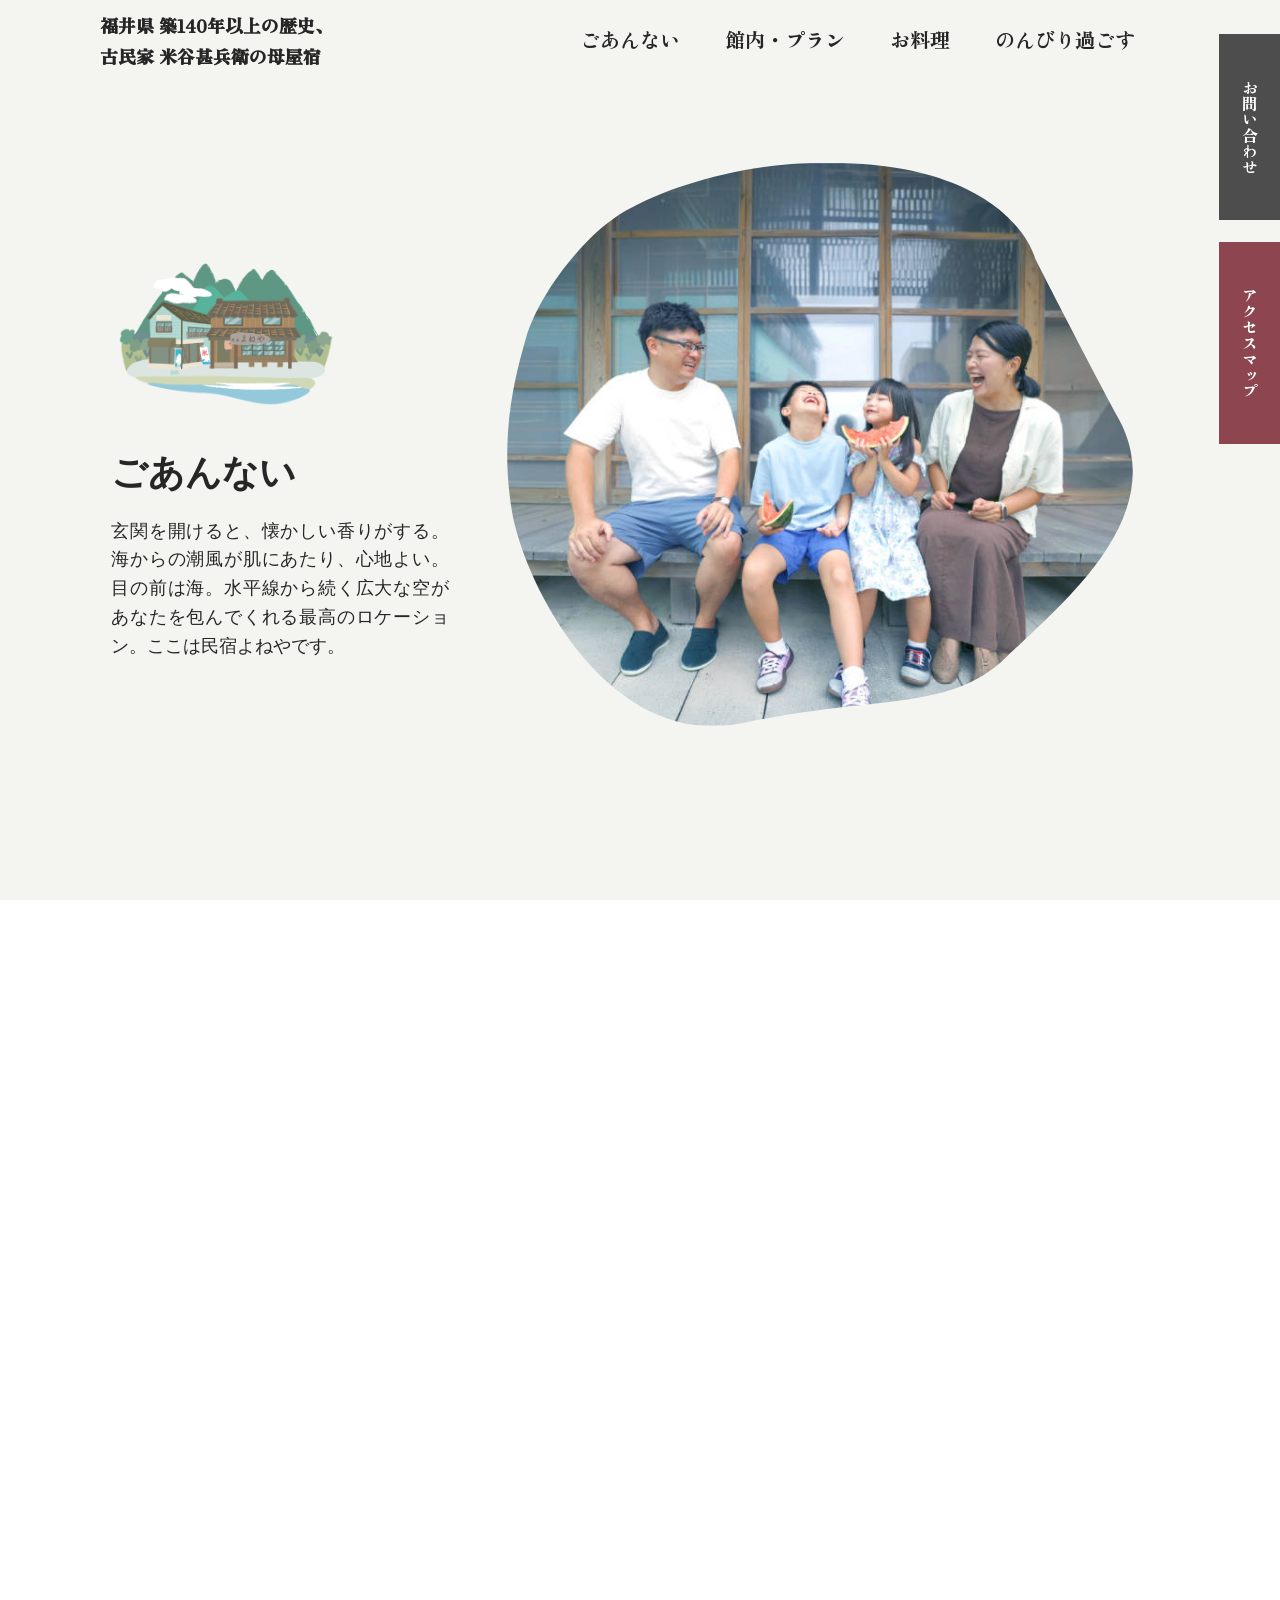
==== index.html @ 96ef9f8c "fix: 郵便番号の修正" ====
<!DOCTYPE html>
<html>
  <head>
    <meta charset="utf-8">
    <meta name="viewport" content="width=device-width, initial-scale=1.0">
    <title>民宿よねや | 福井県 築140年以上の歴史、古民家 米谷甚兵衛の母屋宿</title>
    <link rel="preconnect" href="https://fonts.googleapis.com">
    <link rel="preconnect" href="https://fonts.gstatic.com" crossorigin>
    <link href="https://fonts.googleapis.com/css2?family=Zen+Antique&display=swap" rel="stylesheet">
    <link rel="stylesheet" href="./style.css">
    <link rel="icon" href="./favicon.ico">
  </head>
  <body>
    <div data-scroll-sentinel></div>
      <header id="header" class="header" data-active-header>
        <div class="header__container">
          <nav id="gNav" class="gNav">
            <h1 class="gNav__siteBrand">
              <a href="/">福井県 築140年以上の歴史、<br>古民家 米谷甚兵衛の母屋宿</a>
            </h1>
            <ul class="gNav__primaryMenu visible-md" data-primary-menu>
              <li class="gNav__menuItem" data-spy-nav>
                <a href="#hero">ごあんない</a>
              </li>
              <li class="gNav__menuItem" data-spy-nav>
                <a href="./space/">館内・プラン</a>
              </li>
              <li class="gNav__menuItem" data-spy-nav>
                <a href="./food/">お料理</a>
              </li>
              <li class="gNav__menuItem" data-spy-nav>
                <a href="./stay/">のんびり過ごす</a>
              </li>
            </ul>
            <ul class="gNav__secondaryMenu visible-md" data-social-menu>
              <li class="gNav__menuItem is-fixed is-darker">
                <a href="#contact">お問い合わせ</a>
              </li>
              <li class="gNav__menuItem is-fixed is-primary">
                <a href="#access">アクセスマップ</a>
              </li>
          </nav>
        </div>
      </header>
      <main id="main" class="main">
        <header id="hero" class="hero">
          <div class="hero__container">
            <figure class="hero__image">
              <img src="./assets/mv_welcome.jpg" alt="民宿よねやの縁側で家族で団欒">
            </figure>
            <div class="hero__content">
              <figure class="hero__illust">
                <img src="./assets/yoneya-koshino.png" alt="民宿よねやのイメージイラスト">
              </figure>
              <div class="hero__textWrap">
                <h2 class="hero__heading">ごあんない</h2>
                <p class="hero__text">
                  玄関を開けると、懐かしい香りがする。海からの潮風が肌にあたり、心地よい。目の前は海。水平線から続く広大な空があなたを包んでくれる最高のロケーション。ここは民宿よねやです。
                </p>
              </div>
            </div>
          </div>
        </header>
        <section class="story" data-readable>
          <div class="story__container">
            <h2 class="story__heading"><span>民宿よねやの</span><span>今までとこれから</span></h2>
            <div class="story__content">
              <figure class="story__image">
                <img src="./assets/yoneya_portrait.jpg" alt="民宿よねや 米谷亜樹">
              </figure>
              <div class="story__textWrap">
                <p class="story__text">
                  お客様の賑わいとともに140年。世代が変わっても家族のように愛されてきた海辺の宿です。かつて長屋だけだった場所はカフェも併設され、私は義母を手伝いながら手作りスイーツもお出しするようになりました。いつしかお客様の笑顔に支えられるようになり、これからもそんな笑顔あふれる空間で、安心・安全に皆様をお迎えいたします。
                </p>
                <p class="story__text text-right">
                  <img src="./assets/yoneya-sign.png" alt="サイン よねや女将">
                </p>
              </div>
            </div>
          </div>
        </section>
        <section class="how-to-stay" data-readable>
          <div class="how-to-stay__container">
            <h2 class="how-to-stay__heading">
              <img src="./assets/how-to-stay.png" alt="よねやでのんびり">
            </h2>
            <div class="how-to-stay__content" data-readable>
              <figure class="how-to-stay__image">
                <img src="./assets/stay_00.jpg" alt="縁側でスイカを食べる">
              </figure>
              <div class="how-to-stay__textWrap">
                <h3 class="how-to-stay__subHeading">ここは豊かな自然に囲まれた<br>どこか懐かしい海の宿</h3>
                <p class="how-to-stay__text">
                  「ただいま」「おかえりなさい」―― そんな言葉が自然とこぼれる、あたたかな宿です。庭先には季節の花が咲き、都会の喧騒を忘れられるひととき。お一人様からご家族連れまで、ゆっくりとお過ごしください。
                </p>
                <a class="button is-secondary is-md my-large" href="./space/">館内・プランの詳細 →</a>
              </div>
            </div>
            <div class="how-to-stay__content" data-readable>
              <figure class="how-to-stay__image">
                <img src="./assets/stay_01.jpg" alt="手作りスイーツを食べる">
              </figure>
              <div class="how-to-stay__textWrap">
                <h3 class="how-to-stay__subHeading">たくさん遊んだあとは<br>ゆっくりおくつろぎください</h3>
                <p class="how-to-stay__text">
                  夕方には、地元で獲れたての海の幸が食卓を彩ります。日々の疲れを忘れ、ゆったりと安らぐひとときをお過ごしください。
                </p>
                <a class="button is-primary is-md my-medium" href="./food/">お料理の詳細 →</a>
                <a class="button is-darker is-md my-medium" href="./stay/">過ごし方のご提案 →</a>
              </div>
            </div>
          </div>
        </section>
        <section id="access" class="embed" data-safe-embed data-readable>
          <iframe src="https://www.google.com/maps/embed?pb=!1m18!1m12!1m3!1d12905.450723315187!2d136.00251487978468!3d36.035853599206256!2m3!1f0!2f0!3f0!3m2!1i1024!2i768!4f13.1!3m3!1m2!1s0x5ff8c836736d2411%3A0x1d36cda72240b869!2z5rCR5a6_44KI44Gt44KE!5e0!3m2!1sja!2sjp!4v1790997362595!5m2!1sja!2sjp"></iframe>
        </section>
      </main>
      <footer id="contact" class="footer" data-readable>
        <div class="footer__container">
          <div class="footer__summary" data-readable>
            <figure class="footer__image">
              <img src="./assets/yoneya-koshino.jpg" alt="民宿よねや 母屋外観">
            </figure>
            <ul class="footer__list">
              <li>
                <svg class="icon is-si-mail is-sm" width="24" height="24" aria-hidden="true">
                  <use href="./assets/icons.svg#si-mail"></use>
                </svg>
                info@yoneya-koshino.com
              </li>
              <li>
                <svg class="icon is-si-tel is-sm" width="24" height="24" aria-hidden="true">
                  <use href="./assets/icons.svg#si-tel"></use>
                </svg>
                0776-89-2266
              </li>
              <li>
                <svg class="icon is-si-pin is-sm" width="24" height="24" aria-hidden="true">
                  <use href="./assets/icons.svg#si-pin"></use>
                </svg>
                〒910-3553 福井県福井市蒲生町11-6
              </li>
            </ul>
            <small class="footer__copyright"></small>
          </div>
          <div class="footer__detail" data-readable>
            <div class="footer__tagline">
              福井県 築140年以上の歴史、<br>古民家 米谷甚兵衛の母屋宿
            </div>
            <figure class="footer__brand">
              <img src="./assets/yoneya_logo.png" alt="民宿よねや ロゴ">
            </figure>
            <table class="footer__table">
              <tr>
                <th>チェックイン</th>
                <td>15時以降</td>
              </tr>
              <tr>
                <th>チェックアウト</th>
                <td>10時まで</td>
              </tr>
              <tr>
                <th>カフェ営業</th>
                <td>11時～14時
                  <br>営業終了時刻の30分前に受付を終了します。
                  <br>平日のお食事はご予約のみ承ります。</td>
              </tr>
              <tr>
                <th>宿内入浴</th>
                <td>10時～21時</td>
              </tr>
              <tr>
                <th>波の華温泉</th>
                <td>10時～21時（＊20時までに受付）
                  <br>徒歩2分</td>
              </tr>
              <tr>
                <th>定休日</th>
                <td>毎週水曜定休（＊祝日の場合は営業します）</td>
            </table>
          </div>
        </div>
      </footer>
    </div>
    <script src="./init.js" type="module"></script>
  </body>
</html>
---- style.css ----
@charset "UTF-8";
/**
 * Style.css
 * © 2026 QWEL.DESIGN (https://qwel.design)
 * Released under the MIT License.
 * See LICENSE file for details.
 */
/**
 * Root
 */
:root {
  --color--darkest: #262626;
  --color--darkest--active: #8c8c8c;
  --color--darker: #4d4d4d;
  --color--darker--active: #b3b3b3;
  --color--dark: #808080;
  --color--dark--active: #e6e6e6;
  --color--light: #dde0d1;
  --color--light--active: rgb(127.8831168831, 136.8051948052, 92.1948051948);
  --color--lighter: #f4f5f0;
  --color--lighter--active: rgb(154.24, 163.4, 117.6);
  --color--lightest: #ffffff;
  --color--lightest--active: #999999;
  --color--primary: #8d4550;
  --color--primary--active: rgb(223.4571428571, 190.5428571429, 195.5714285714);
  --color--secondary: #449c90;
  --color--secondary--active: rgb(197.8928571429, 230.1071428571, 225.7142857143);
  --color--tertiary: #cbe1e3;
  --color--tertiary--active: rgb(79.1, 141.25, 146.9);
  --container-width--sm: 31.25rem;
  --container-width--md: 46.875rem;
  --container-width--lg: 62.5rem;
  --container-pad--sm: 0.625rem;
  --container-pad--md: clamp(0.625rem, 2%, 0.8333333333rem);
  --container-pad--lg: clamp(0.625rem, 2%, 1.25rem);
  --spacing--none: 0;
  --spacing--x-small: 0.3125rem;
  --spacing--small: 0.625rem;
  --spacing--medium: 1.25rem;
  --spacing--large: 2.5rem;
  --spacing--x-large: 5rem;
  --font-family-base: "Noto Sans JP", "游ゴシック", "Yu Gothic", sans-serif;
  --font-weight-base: 400;
  --line-height-base: 1.6;
  --letter-spacing-base: 0;
  --heading-margin-block-start: var(--spacing--medium);
  --heading-margin-block-end: var(--spacing--small);
  --heading-font-family: "Noto Sans JP", "游ゴシック", "Yu Gothic", sans-serif;
  --heading-font-weight: 400;
  --heading-line-height: 1.2;
  --heading-letter-spacing: 0;
  --font-size--x-small: 0.75rem;
  --font-size--small: 0.875rem;
  --font-size--normal: 1rem;
  --font-size--medium: 1.125rem;
  --font-size--large: 1.25rem;
  --font-size--x-large: 1.5rem;
  --font-size--xx-large: 2rem;
  --small-font-size: var(--font-size--small);
  --small-line-height: 2;
  --small-letter-spacing: 0;
}

/**
 * Foundation - Normalize
 */
*,
*::before,
*::after {
  box-sizing: border-box;
}

html {
  font-size: min(3.84vw, 18px);
  scroll-behavior: smooth;
}

body {
  margin: 0;
  background-color: var(--color--lightest);
  color: var(--color--darkest);
  font-family: var(--font-family-base);
  font-weight: var(--font-weight-base);
  line-height: var(--line-height-base);
  letter-spacing: var(--letter-spacing-base);
  -webkit-text-size-adjust: 100%;
}

h1, h2, h3, h4, h5, h6 {
  margin-block-start: var(--heading-margin-block-start);
  margin-block-end: var(--heading-margin-block-end);
  font-family: var(--heading-font-family);
  font-weight: var(--heading-font-weight);
  line-height: var(--heading-line-height);
  letter-spacing: var(--heading-letter-spacing);
}

h1 {
  font-size: var(--font-size--x-large);
}

h2 {
  font-size: var(--font-size--x-large);
}

h3 {
  font-size: var(--font-size--large);
}

h4 {
  font-size: var(--font-size--medium);
}

h5 {
  font-weight: 700;
  font-size: var(--font-size--normal);
}

h6 {
  font-weight: 700;
  font-size: var(--font-size--small);
}

p,
ol, ul,
li {
  margin-block: var(--spacing--small);
}

small {
  font-size: var(--small-font-size);
  line-height: var(--small-line-height);
  letter-spacing: var(--small-letter-spacing);
}

blockquote {
  margin-block: var(--spacing--small);
  padding-inline-start: 1em;
  border-inline-start: var(--spacing--x-small) solid var(--color--darkest);
}
blockquote p, blockquote cite {
  font-style: italic;
  font-size: var(--small-font-size);
  line-height: var(--small-line-height);
  letter-spacing: var(--small-letter-spacing);
}

a, a:active {
  color: var(--color--darker);
  text-decoration: none;
}
a:hover, a:focus {
  color: var(--color--primary);
  text-decoration: underline;
}

img {
  width: 100%;
  height: auto;
  vertical-align: middle;
}

figure {
  display: block;
  margin: var(--spacing--small) 0;
}

figcaption {
  font-size: var(--small-font-size);
  line-height: var(--small-line-height);
  letter-spacing: var(--small-letter-spacing);
  text-align: center;
}

table {
  border-collapse: collapse;
  border-spacing: 0;
}

th {
  text-align: left;
}

button, input, select, textarea {
  font: inherit;
}

/**
 * Layout - Header
 */
.header {
  position: fixed;
  z-index: 1000;
  width: 100%;
  height: 4.5rem;
  background-color: var(--color--lighter);
  font-size: var(--font-size--medium);
  transition: all 0.35s ease-in-out;
}
.header a {
  color: var(--color--darkest);
}
.header a:hover {
  color: var(--color--primary);
}
@media (min-width: 864px) {
  .header:hover, .header.is-active {
    height: 7.5rem;
    font-size: var(--font-size--large);
  }
}
.header__container {
  width: min(100%, var(--container-width--lg));
  margin-inline: auto;
  padding-inline: var(--container-pad--lg);
  height: 100%;
}

/**
 * Layout - G Nav
 */
.gNav {
  display: flex;
  flex-flow: row wrap;
  justify-content: space-between;
  align-items: center;
  height: 100%;
}
.gNav__siteBrand {
  flex: 0 1 13.5rem;
  margin: 0;
  font-family: "Zen Antique", serif;
  font-weight: 700;
  font-size: var(--font-size--small);
  line-height: 1.68;
  text-align: left;
}
@media (min-width: 864px) {
  .gNav__siteBrand {
    font-size: var(--font-size--normal);
  }
}
.gNav__siteBrand a:hover {
  color: var(--color--darkest);
  text-decoration: none;
  opacity: 0.7;
}
.gNav__primaryMenu {
  list-style: none;
  padding-inline-start: 0;
  display: flex;
  flex-flow: row wrap;
  justify-content: space-around;
  align-items: center;
  flex: 0 1 auto;
  gap: var(--spacing--large);
  margin: 0;
  margin-inline-end: var(--spacing--large);
}
.gNav__secondaryMenu {
  list-style: none;
  padding-inline-start: 0;
  position: fixed;
  top: var(--spacing--medium);
  right: 0;
  z-index: 1000;
  display: flex;
  flex-direction: column;
  gap: var(--spacing--medium);
}
.gNav__menuItem {
  margin: 0;
  font-family: "Zen Antique", serif;
}
.gNav__menuItem.is-current {
  font-weight: 700;
}
.gNav__menuItem a {
  display: block;
  line-height: 1;
  transition: all 0.5s ease;
}
.gNav__menuItem.is-fixed a {
  padding: var(--spacing--large) var(--spacing--medium);
  writing-mode: vertical-rl;
  font-size: var(--font-size--small);
}
.gNav__menuItem.is-darker a, .gNav__menuItem.is-darker a:active {
  background-color: var(--color--darker);
  color: var(--color--lightest);
}
.gNav__menuItem.is-darker a:hover, .gNav__menuItem.is-darker a:focus {
  background-color: var(--color--darker--active);
  color: var(--color--darkest);
}
.gNav__menuItem.is-darker a:hover, .gNav__menuItem.is-darker a:focus {
  box-shadow: 0 0 var(--spacing--small) var(--color--darker);
}
.gNav__menuItem.is-darker a {
  text-decoration: none;
}
.gNav__menuItem.is-primary a, .gNav__menuItem.is-primary a:active {
  background-color: var(--color--primary);
  color: var(--color--lightest);
}
.gNav__menuItem.is-primary a:hover, .gNav__menuItem.is-primary a:focus {
  background-color: var(--color--primary--active);
  color: var(--color--darkest);
}
.gNav__menuItem.is-primary a:hover, .gNav__menuItem.is-primary a:focus {
  box-shadow: 0 0 var(--spacing--small) var(--color--primary);
}
.gNav__menuItem.is-primary a {
  text-decoration: none;
}

/**
 * Main
 */
.main__container {
  width: min(100%, var(--container-width--md));
  margin-inline: auto;
  padding-inline: var(--container-pad--md);
}
.main__row {
  display: flex;
  flex-flow: row wrap;
  justify-content: flex-start;
  align-items: flex-start;
}
@media (min-width: 864px) {
  .main__article {
    flex-grow: 0;
    flex-shrink: 6;
    flex-basis: 30rem;
  }
}
.main__article {
  width: 100%;
  padding-inline: var(--container-pad--sm);
}
@media (min-width: 864px) {
  .main__aside {
    flex-grow: 0;
    flex-shrink: 3;
    flex-basis: 15rem;
  }
}
.main__aside {
  width: 100%;
  padding-inline: var(--container-pad--sm);
}

/**
 * Layout - Footer
 */
.footer {
  background-color: var(--color--lighter);
  color: var(--color--darkest);
}
.footer a, .footer a:active {
  color: var(--color--darkest);
  text-decoration: none;
}
.footer a:hover, .footer a:focus {
  color: var(--color--darkest);
  text-decoration: underline;
}
.footer__container {
  display: flex;
  flex-flow: row wrap;
  justify-content: space-around;
  align-items: flex-end;
  gap: var(--spacing--large);
  padding-block: var(--spacing--x-large) !important;
}
@media (min-width: 864px) {
  .footer__summary, .footer__detail {
    flex-grow: 4;
    flex-shrink: 4;
    flex-basis: 20rem;
  }
}
.footer__summary, .footer__detail {
  width: 100%;
  padding-inline: var(--container-pad--sm);
}
.footer__summary {
  order: 1;
  margin-block: var(--spacing--medium);
}
@media (min-width: 864px) {
  .footer__summary {
    order: 0;
  }
}
.footer__detail {
  order: 0;
}
@media (min-width: 864px) {
  .footer__detail {
    order: 1;
  }
}
.footer__image {
  width: 18rem;
}
.footer__list {
  list-style: none;
  padding-inline-start: 0;
  font-weight: 700;
}
.footer__list svg {
  vertical-align: bottom;
}
.footer__tagline {
  margin-inline-start: var(--spacing--small);
  font-family: "Zen Antique", serif;
  font-weight: 700;
}
.footer__brand {
  width: 18rem;
  margin-block: var(--spacing--medium);
  font-size: var(--font-size--xx-large);
}
.footer__table {
  width: 100%;
}
@media (max-width: 575.9px) {
  .footer__table, .footer__table thead, .footer__table tbody, .footer__table tr, .footer__table th, .footer__table td {
    display: block;
  }
}
.footer__table thead, .footer__table tbody {
  width: 100%;
}
.footer__table thead {
  border: 0;
}
.footer__table tr {
  border-block-end: 1px solid var(--color--dark);
}
.footer__table tr:first-child {
  border-block-start: 1px solid var(--color--dark);
}
.footer__table th, .footer__table td {
  padding: var(--spacing--small);
  border: 0;
}
.footer__table {
  font-size: var(--small-font-size);
  line-height: var(--small-line-height);
  letter-spacing: var(--small-letter-spacing);
}
.footer__table th {
  font-weight: 400;
}
.footer__copyright {
  display: block;
  margin-block: var(--spacing--medium);
  margin-inline: var(--spacing--small);
}

/**
 * Component - Icon
 */
.icon {
  position: relative;
  display: inline-block;
  width: 1.5rem;
  height: 1.5rem;
  overflow: hidden;
  fill: currentColor;
}
.icon.is-md {
  width: 2.25rem;
  height: 2.25rem;
}
.icon.is-lg {
  width: 3rem;
  height: 3rem;
}
.icon__span {
  position: relative;
  display: block;
  border-width: 0;
  border-style: solid;
  border-color: var(--color--lightest);
  transition: border-color 0.25s ease;
}
.icon.is-menu .icon__span {
  width: 60%;
  height: 20%;
  margin: 40% 20%;
  border-block-start-width: 2px;
  border-block-end-width: 2px;
}
.icon.is-close .icon__span::before, .icon.is-close .icon__span::after {
  content: "";
  position: absolute;
  display: block;
  width: 60%;
  height: 4%;
  margin: 48% 20%;
  border: 1px solid var(--color--lightest);
  transform: rotate(-45deg);
}
.icon.is-close .icon__span::after {
  transform: rotate(45deg);
}
.icon.is-chevron-up .icon__span {
  width: 30%;
  height: 30%;
  margin: 35%;
  border-block-start-width: 2px;
  border-inline-start-width: 2px;
  transform: rotate(45deg) translate(10%, 10%);
}
.icon.is-chevron-down .icon__span {
  width: 30%;
  height: 30%;
  margin: 35%;
  border-inline-end-width: 2px;
  border-block-end-width: 2px;
  transform: rotate(45deg) translate(-10%, -10%);
}
.icon.is-chevron-left .icon__span {
  width: 30%;
  height: 30%;
  margin: 35%;
  border-inline-start-width: 2px;
  border-block-end-width: 2px;
  transform: rotate(45deg) translate(10%, -10%);
}
.icon.is-chevron-right .icon__span {
  width: 30%;
  height: 30%;
  margin: 35%;
  border-block-start-width: 2px;
  border-inline-end-width: 2px;
  transform: rotate(45deg) translate(-10%, 10%);
}

/**
 * Component - Button
 */
.button, .button:active {
  border: 0;
  border-radius: 2.25rem;
  text-align: center;
  text-decoration: none;
  word-break: break-word;
  outline: 0;
  -webkit-user-select: none;
     -moz-user-select: none;
          user-select: none;
  cursor: pointer;
  transition: all 0.5s ease;
}
.button:hover, .button:focus {
  text-decoration: none;
  transform: scale(96%);
}
.button.is-darkest, .button.is-darkest:active {
  background-color: var(--color--darkest);
  color: var(--color--lightest);
}
.button.is-darkest:hover, .button.is-darkest:focus {
  background-color: var(--color--darkest--active);
  color: var(--color--darkest);
}
.button.is-darkest:hover, .button.is-darkest:focus {
  box-shadow: 0 0 var(--spacing--small) var(--color--darkest);
}
.button.is-darker, .button.is-darker:active {
  background-color: var(--color--darker);
  color: var(--color--lightest);
}
.button.is-darker:hover, .button.is-darker:focus {
  background-color: var(--color--darker--active);
  color: var(--color--darkest);
}
.button.is-darker:hover, .button.is-darker:focus {
  box-shadow: 0 0 var(--spacing--small) var(--color--darker);
}
.button.is-dark, .button.is-dark:active {
  background-color: var(--color--dark);
  color: var(--color--lightest);
}
.button.is-dark:hover, .button.is-dark:focus {
  background-color: var(--color--dark--active);
  color: var(--color--darkest);
}
.button.is-dark:hover, .button.is-dark:focus {
  box-shadow: 0 0 var(--spacing--small) var(--color--dark);
}
.button.is-light, .button.is-light:active {
  background-color: var(--color--light);
  color: var(--color--darkest);
}
.button.is-light:hover, .button.is-light:focus {
  background-color: var(--color--light--active);
  color: var(--color--lightest);
}
.button.is-light:hover, .button.is-light:focus {
  box-shadow: 0 0 var(--spacing--small) var(--color--light);
}
.button.is-lighter, .button.is-lighter:active {
  background-color: var(--color--lighter);
  color: var(--color--darkest);
}
.button.is-lighter:hover, .button.is-lighter:focus {
  background-color: var(--color--lighter--active);
  color: var(--color--lightest);
}
.button.is-lighter:hover, .button.is-lighter:focus {
  box-shadow: 0 0 var(--spacing--small) var(--color--lighter);
}
.button.is-lightest, .button.is-lightest:active {
  background-color: var(--color--lightest);
  color: var(--color--darkest);
}
.button.is-lightest:hover, .button.is-lightest:focus {
  background-color: var(--color--lightest--active);
  color: var(--color--lightest);
}
.button.is-lightest:hover, .button.is-lightest:focus {
  box-shadow: 0 0 var(--spacing--small) var(--color--lightest);
}
.button.is-primary, .button.is-primary:active {
  background-color: var(--color--primary);
  color: var(--color--lightest);
}
.button.is-primary:hover, .button.is-primary:focus {
  background-color: var(--color--primary--active);
  color: var(--color--darkest);
}
.button.is-primary:hover, .button.is-primary:focus {
  box-shadow: 0 0 var(--spacing--small) var(--color--primary);
}
.button.is-secondary, .button.is-secondary:active {
  background-color: var(--color--secondary);
  color: var(--color--lightest);
}
.button.is-secondary:hover, .button.is-secondary:focus {
  background-color: var(--color--secondary--active);
  color: var(--color--darkest);
}
.button.is-secondary:hover, .button.is-secondary:focus {
  box-shadow: 0 0 var(--spacing--small) var(--color--secondary);
}
.button.is-tertiary, .button.is-tertiary:active {
  background-color: var(--color--tertiary);
  color: var(--color--darkest);
}
.button.is-tertiary:hover, .button.is-tertiary:focus {
  background-color: var(--color--tertiary--active);
  color: var(--color--lightest);
}
.button.is-tertiary:hover, .button.is-tertiary:focus {
  box-shadow: 0 0 var(--spacing--small) var(--color--tertiary);
}
.button.is-sm {
  display: block;
  width: 10.5rem;
  height: 3.5rem;
  line-height: 3.5rem;
  margin-inline: auto;
}
.button.is-md {
  display: block;
  width: 16.5rem;
  height: 4.5rem;
  line-height: 4.5rem;
  margin-inline: auto;
}
.button.is-lg {
  display: block;
  width: 22.5rem;
  height: 4.5rem;
  line-height: 4.5rem;
  margin-inline: auto;
}

/**
 * Component - Embed
 */
.embed {
  position: relative;
  width: 100%;
  height: 62.5vh;
}
.embed iframe {
  position: absolute;
  top: 0;
  left: 0;
  right: 0;
  bottom: 0;
  width: 100%;
  height: 100%;
  border: 0;
}

/**
 * Component - Back To Top
 */
.backToTop {
  position: fixed;
  right: var(--spacing--small);
  bottom: var(--spacing--small);
  z-index: 1000;
  display: block;
  width: 3rem;
  height: 3rem;
  padding: 0;
  opacity: 0;
  transform: translateY(1rem) rotateY(-180deg);
  transition: all 0.5s ease;
  text-align: center;
  outline: 0;
  cursor: default;
  pointer-events: none;
}
.backToTop.is-active {
  opacity: 1;
  transform: translateY(0) rotateY(0);
  cursor: pointer;
  pointer-events: auto;
}
.backToTop > .icon {
  border-radius: 50%;
  background-color: var(--color--primary);
  transition: background-color 0.25s ease;
}
.backToTop > .icon > .icon__span, .backToTop > .icon > .icon__span::before, .backToTop > .icon > .icon__span::after {
  border-color: var(--color--lightest);
}
.backToTop:hover > .icon {
  background-color: var(--color--primary--active);
}
.backToTop:hover > .icon > .icon__span, .backToTop:hover > .icon > .icon__span::before, .backToTop:hover > .icon > .icon__span::after {
  border-color: var(--color--darkest);
}

/**
 * Component - Drawer Menu
 */
.drawer {
  position: fixed;
  top: var(--spacing--small);
  right: var(--spacing--small);
  z-index: 1110;
  display: block;
  width: 3rem;
  height: 3rem;
  padding: 0;
  border: 0;
  background-color: transparent;
  text-align: center;
  outline: 0;
  cursor: pointer;
}
@media (min-width: 864px) {
  .drawer {
    display: none;
  }
}
.drawer__navicon {
  position: absolute;
  top: 0;
  right: 0;
  z-index: 1111;
}
.drawer__navicon > .icon {
  border-radius: 0;
  background-color: var(--color--primary);
  transition: background-color 0.25s ease;
}
.drawer__navicon > .icon > .icon__span, .drawer__navicon > .icon > .icon__span::before, .drawer__navicon > .icon > .icon__span::after {
  border-color: var(--color--lightest);
}
.drawer__navicon:hover > .icon {
  background-color: var(--color--primary--active);
}
.drawer__navicon:hover > .icon > .icon__span, .drawer__navicon:hover > .icon > .icon__span::before, .drawer__navicon:hover > .icon > .icon__span::after {
  border-color: var(--color--darkest);
}
.drawer__navicon {
  opacity: 0;
  transform: rotateY(-180deg);
  transition: all 0.5s ease;
}
.drawer:not(.is-active):not(.is-ready) .drawer__navicon {
  opacity: 1;
  transform: rotateY(0);
}
.drawer__close {
  position: absolute;
  top: 0;
  right: 0;
  z-index: 1110;
}
.drawer__close > .icon {
  border-radius: 0;
  background-color: var(--color--primary);
  transition: background-color 0.25s ease;
}
.drawer__close > .icon > .icon__span, .drawer__close > .icon > .icon__span::before, .drawer__close > .icon > .icon__span::after {
  border-color: var(--color--lightest);
}
.drawer__close:hover > .icon {
  background-color: var(--color--primary--active);
}
.drawer__close:hover > .icon > .icon__span, .drawer__close:hover > .icon > .icon__span::before, .drawer__close:hover > .icon > .icon__span::after {
  border-color: var(--color--darkest);
}
.drawer__close {
  opacity: 1;
  transform: rotateY(0);
  transition: all 0.5s ease;
}
.drawer:not(.is-active) .drawer__close {
  opacity: 0;
  transform: rotateY(180deg);
}

.drawerMenu {
  position: fixed;
  top: 0;
  right: 0;
  bottom: 0;
  z-index: 1100;
  width: clamp(18rem, 40%, 24rem);
  height: 100%;
  margin: auto;
  background-color: var(--color--primary);
  text-align: center;
  transition: width 0.5s ease;
}
.drawerMenu.is-hidden {
  width: 0;
}
.drawerMenu__inner {
  display: flex;
  flex-wrap: wrap;
  align-content: center;
  height: 100%;
  margin: 0;
  padding-inline-start: 0;
  text-align: left;
  opacity: 1;
}
.drawerMenu__inner.is-hidden {
  opacity: 0;
}
.drawerMenu__inner.is-collapsed {
  display: none;
}
.drawerMenu__primaryMenu, .drawerMenu__socialMenu {
  list-style: none;
  flex: 1 1 100%;
  padding-inline-start: 0;
}
.drawerMenu__item {
  width: 100%;
  margin: 0;
  text-transform: capitalize;
}
.drawerMenu__item a {
  display: block;
  padding-block: var(--spacing--x-small);
  padding-inline-start: 20%;
  color: var(--color--lightest);
  fill: var(--color--lightest);
  text-decoration: none;
  transition: all 0.25s ease;
}
.drawerMenu__item:not(.is-siteBrand) a:hover {
  background-color: var(--color--primary--active);
  color: var(--color--darkest);
  fill: var(--color--darkest);
}
.drawerMenu__item.is-siteBrand {
  padding-block: 1rem;
  font-size: var(--font-size--x-large);
}
.drawerMenu__item.is-siteBrand a {
  padding: 0 0 0 20%;
}
.drawerMenu__item.is-siteBrand img {
  width: 6rem;
}

.drawerMenuOverlay {
  position: fixed;
  top: 0;
  right: 0;
  bottom: 0;
  z-index: 1090;
  display: block;
  width: 100%;
  height: 100%;
  background-color: transparent;
}
.drawerMenuOverlay.is-collapsed {
  display: none;
}

/**
 * Project - Section
 */
.stay, .koshino, .food, .space, .plan, .how-to-stay, .story, .hero {
  padding-block: var(--spacing--large);
}
:where(.stay, .koshino, .food, .space, .plan, .how-to-stay, .story, .hero) {
  background-color: var(--color--lightest);
}
:where(.section:nth-child(odd) .stay, .section:nth-child(odd) .koshino, .section:nth-child(odd) .food, .section:nth-child(odd) .space, .section:nth-child(odd) .plan, .section:nth-child(odd) .how-to-stay, .section:nth-child(odd) .story, .section:nth-child(odd) .hero) {
  background-color: var(--color--darker);
  color: var(--color--lightest);
}
:where(.section:nth-child(odd) .stay, .section:nth-child(odd) .koshino, .section:nth-child(odd) .food, .section:nth-child(odd) .space, .section:nth-child(odd) .plan, .section:nth-child(odd) .how-to-stay, .section:nth-child(odd) .story, .section:nth-child(odd) .hero) a {
  color: var(--color--lightest);
  text-decoration: none;
}
:where(.section:nth-child(odd) .stay, .section:nth-child(odd) .koshino, .section:nth-child(odd) .food, .section:nth-child(odd) .space, .section:nth-child(odd) .plan, .section:nth-child(odd) .how-to-stay, .section:nth-child(odd) .story, .section:nth-child(odd) .hero) a:hover, :where(.section:nth-child(odd) .stay, .section:nth-child(odd) .koshino, .section:nth-child(odd) .food, .section:nth-child(odd) .space, .section:nth-child(odd) .plan, .section:nth-child(odd) .how-to-stay, .section:nth-child(odd) .story, .section:nth-child(odd) .hero) a:focus {
  color: var(--color--lightest);
  text-decoration: underline;
}

.stay__heading, .koshino__heading, .food__heading, .space__heading, .how-to-stay__heading, .story__heading, .hero__heading {
  margin: var(--spacing--medium) 0;
  font-weight: 700;
  font-size: var(--font-size--xx-large);
}

.stay__subHeading, .food__subHeading, .space__subHeading, .how-to-stay__subHeading {
  margin: var(--spacing--medium) 0;
  font-weight: 700;
  font-size: var(--font-size--x-large);
  line-height: 1.68;
}

.stay__container, .koshino__container, .food__container, .space__container, .plan__container, .how-to-stay__container, .story__container, .hero__container, .footer__container {
  padding-block-start: calc(var(--spacing--small) + var(--spacing--medium));
  padding-block-end: var(--spacing--large);
}
.stay__container:not(.section__container.is-md), .koshino__container:not(.section__container.is-md), .food__container:not(.section__container.is-md), .space__container:not(.section__container.is-md), .plan__container:not(.section__container.is-md), .how-to-stay__container:not(.section__container.is-md), .story__container:not(.section__container.is-md), .hero__container:not(.section__container.is-md), .footer__container:not(.section__container.is-md) {
  width: min(100%, var(--container-width--lg));
  margin-inline: auto;
  padding-inline: var(--container-pad--lg);
}
.is-md.stay__container, .is-md.koshino__container, .is-md.food__container, .is-md.space__container, .is-md.plan__container, .is-md.how-to-stay__container, .is-md.story__container, .is-md.hero__container, .is-md.footer__container {
  width: min(100%, var(--container-width--md));
  margin-inline: auto;
  padding-inline: var(--container-pad--md);
}

/**
 * Project - Hero
 */
.hero {
  padding-block: var(--spacing--x-large);
  background-color: var(--color--lighter);
}
@media (min-width: 864px) {
  .hero {
    display: flex;
    align-items: center;
    height: max(100svh, 36rem);
  }
}
.hero__container {
  display: flex;
  flex-flow: row wrap;
  justify-content: center;
  align-items: center;
  height: 100%;
}
@media (min-width: 864px) {
  .hero__image {
    flex-grow: 6;
    flex-shrink: 6;
    flex-basis: 30rem;
  }
}
.hero__image {
  width: 100%;
  padding-inline: var(--container-pad--sm);
}
@media (min-width: 576px) {
  .hero__image {
    padding-inline: var(--spacing--medium);
  }
}
@media (min-width: 864px) {
  .hero__image {
    order: 1;
  }
}
.hero__image img {
  -webkit-mask: url("./assets/mask.svg") center/contain no-repeat;
          mask: url("./assets/mask.svg") center/contain no-repeat;
}
@media (min-width: 864px) {
  .hero__content {
    flex-grow: 3;
    flex-shrink: 3;
    flex-basis: 15rem;
  }
}
.hero__content {
  width: 100%;
  padding-inline: var(--container-pad--sm);
  width: min(100%, 24rem);
  margin: 0 auto;
}
@media (min-width: 864px) {
  .hero__content {
    order: 0;
  }
}
.hero__illust {
  width: 12rem;
  margin: var(--spacing--large) auto;
}
@media (min-width: 864px) {
  .hero__illust {
    transform: translateX(-3rem);
  }
}
.hero__text {
  text-align: justify;
}

/**
 * Project - Story
 */
.story {
  padding-block: var(--spacing--large);
}
.story__heading {
  margin-block: var(--spacing--large);
  font-family: "Zen Antique", serif;
  font-weight: 500;
  text-align: center;
}
.story__heading span {
  display: inline-block;
}
.story__content {
  display: flex;
  flex-flow: row wrap;
  justify-content: center;
  align-items: center;
}
@media (min-width: 864px) {
  .story__image, .story__textWrap {
    flex-grow: 4;
    flex-shrink: 4;
    flex-basis: 20rem;
  }
}
.story__image, .story__textWrap {
  width: 100%;
  padding-inline: var(--container-pad--sm);
  padding-inline: var(--spacing--large);
}
.story__image {
  padding-inline: var(--spacing--x-large);
}
@media (min-width: 864px) {
  .story__image {
    padding-inline-end: var(--spacing--large);
  }
}
.story__text {
  line-height: 2.24;
  text-align: justify;
}
.story__text img {
  width: 12rem;
}

/**
 * Project - How to stay
 */
.how-to-stay {
  padding-block: var(--spacing--large);
  background-color: var(--color--lighter);
}
.how-to-stay__heading {
  width: 21rem;
  margin: var(--spacing--large) auto;
  text-align: center;
}
.how-to-stay__content {
  position: relative;
  display: flex;
  flex-flow: row wrap;
  justify-content: center;
  align-items: center;
  margin-block: var(--spacing--x-large);
  padding-block-end: var(--spacing--x-large);
}
.how-to-stay__content:nth-of-type(odd) {
  flex-direction: row-reverse;
}
.how-to-stay__content:nth-of-type(1)::after {
  content: "";
  position: absolute;
  right: 0;
  bottom: -4.5rem;
  display: block;
  width: 12rem;
  height: 12rem;
  background: url("./assets/illust_00.png") no-repeat center center/contain;
}
.how-to-stay__content:nth-of-type(2)::after {
  content: "";
  position: absolute;
  left: 0;
  bottom: -9rem;
  display: block;
  width: 12rem;
  height: 12rem;
  background: url("./assets/illust_01.png") no-repeat center center/contain;
}
@media (min-width: 864px) {
  .how-to-stay__image, .how-to-stay__textWrap {
    flex-grow: 4;
    flex-shrink: 4;
    flex-basis: 20rem;
  }
}
.how-to-stay__image, .how-to-stay__textWrap {
  width: 100%;
  padding-inline: var(--container-pad--sm);
}
.how-to-stay__illust {
  width: 12rem;
  margin-inline: auto;
}
.how-to-stay__textWrap {
  padding-inline: var(--spacing--large);
}
.how-to-stay__text {
  line-height: 2.24;
  text-align: justify;
}

/**
 * Project - Plan
 */
.plan {
  background-color: var(--color--lighter);
  overflow: hidden;
}
.plan__container {
  position: relative;
}
@media (min-width: 864px) {
  .plan__content {
    width: 60%;
    margin-inline-start: 40%;
  }
}
.plan__image {
  width: 16rem;
  height: 20rem;
  margin: var(--spacing--medium) auto;
  background: url("./assets/space_00.jpg") no-repeat center center/cover scroll;
}
@media (min-width: 864px) {
  .plan__image {
    position: absolute;
    top: 0;
    right: 65%;
    bottom: 0;
    width: min(45vw, 30rem);
    height: min(54vw, 36rem);
    margin: auto;
  }
}
.plan__table {
  width: 100%;
}
@media (max-width: 575.9px) {
  .plan__table, .plan__table thead, .plan__table tbody, .plan__table tr, .plan__table th, .plan__table td {
    display: block;
  }
}
.plan__table thead, .plan__table tbody {
  width: 100%;
}
.plan__table thead {
  border: 0;
}
.plan__table tr {
  border-block-end: 1px solid var(--color--dark);
}
.plan__table tr:first-child {
  border-block-start: 1px solid var(--color--dark);
}
.plan__table th, .plan__table td {
  padding: var(--spacing--small);
  border: 0;
}
.plan__table {
  font-size: var(--small-font-size);
  line-height: var(--small-line-height);
  letter-spacing: var(--small-letter-spacing);
}

/**
 * Project - Space
 */
.space__heading {
  margin-block: var(--spacing--large);
  font-family: "Zen Antique", serif;
  font-weight: 500;
  text-align: center;
}
.space__content {
  display: flex;
  flex-flow: row wrap;
  justify-content: center;
  align-items: flex-end;
  margin-block: var(--spacing--large);
}
.space__content:nth-of-type(odd) {
  flex-direction: row-reverse;
}
.space__subContent {
  display: flex;
  flex-flow: row wrap;
  justify-content: space-around;
  align-items: center;
}
@media (min-width: 864px) {
  .space__image {
    flex-grow: 5;
    flex-shrink: 5;
    flex-basis: 25rem;
  }
}
.space__image {
  width: 100%;
  padding-inline: var(--container-pad--sm);
}
@media (min-width: 864px) {
  .space__textWrap {
    flex-grow: 4;
    flex-shrink: 4;
    flex-basis: 20rem;
  }
}
.space__textWrap {
  width: 100%;
  padding-inline: var(--container-pad--sm);
  padding: var(--spacing--large);
}
.space__text {
  line-height: 2.24;
  text-align: justify;
}

/**
 * Project - Food
 */
.food__heading {
  margin-block: var(--spacing--large);
  font-family: "Zen Antique", serif;
  font-weight: 500;
  text-align: center;
}
.food__heading > img {
  width: 21rem;
}
.food__content {
  display: flex;
  flex-flow: row wrap;
  justify-content: space-around;
  align-items: flex-end;
}
.food__text {
  line-height: 2.24;
  text-align: justify;
}

/**
 * Project - Koshino
 */
.koshino__heading {
  margin-block: var(--spacing--large);
  font-weight: 500;
  text-align: center;
}
.koshino__content {
  display: flex;
  flex-flow: row wrap;
  justify-content: center;
  align-items: center;
}
.koshino__wideImage {
  margin: 0;
  text-align: center;
}
@media (min-width: 1464px) {
  .koshino__wideImage {
    margin-block: var(--spacing--medium);
  }
}
.koshino__wideImage > img {
  width: min(100%, 1440px);
}

/**
 * Project - Stay
 */
.stay__heading {
  margin-block: var(--spacing--large);
  font-family: "Zen Antique", serif;
  font-weight: 500;
  text-align: center;
}
.stay__content {
  display: flex;
  flex-flow: row wrap;
  justify-content: space-around;
  align-items: flex-end;
}
.stay__text {
  line-height: 2.24;
  text-align: justify;
}
.stay__roundImage {
  width: 12rem;
  margin: var(--spacing--large) auto;
  border-radius: 50%;
  overflow: hidden;
}
@media (min-width: 864px) {
  .stay__roundImage {
    margin-inline-start: var(--spacing--x-large);
  }
}
.stay__spot > img {
  border-radius: var(--spacing--small);
  overflow: hidden;
}
.stay__spot > figcaption {
  margin-block: var(--spacing--small);
  font-weight: 700;
  font-size: var(--font-size--normal);
  text-align: left;
}

/**
 * Utility - Scroll Offset
 */
:root {
  --scroll-offset: 0;
}

:target {
  scroll-margin-block-start: var(--scroll-offset);
}

/**
 * Utility - Scroll Inview
 */
[data-readable] {
  opacity: 0;
  transform: translateY(12px);
  transition: opacity 0.5s ease, transform 0.5s ease;
  will-change: opacity, transform;
}

.is-inview {
  opacity: 1;
  transform: none;
}

@media (prefers-reduced-motion: reduce) {
  [data-readable] {
    opacity: 1;
    transform: none;
    transition: none;
  }
}
/**
 * Utility - Safe Embed
 */
.safe-embed-cover {
  position: absolute;
  top: 0;
  left: 0;
  display: flex;
  width: 100%;
  height: 100%;
  align-items: center;
  justify-content: center;
  background: rgba(38, 38, 38, 0.3);
  color: var(--color--lightest);
  transition: opacity 0.25s linear;
}
.safe-embed-cover:not(.is-active) {
  opacity: 0;
}
.safe-embed-cover p {
  font-size: var(--font-size--small);
}

/**
 * Utility - Flex
 */
.flex-center {
  justify-content: center !important;
}
.flex-left {
  justify-content: flex-start !important;
}
.flex-right {
  justify-content: flex-end !important;
}
.flex-around {
  justify-content: space-around !important;
}
.flex-between {
  justify-content: space-between !important;
}
.flex-center {
  align-items: center !important;
}
.flex-top {
  align-items: flex-start !important;
}
.flex-stretch {
  align-items: stretch !important;
}
.flex-gap-none {
  gap: 0 !important;
}
.flex-gap-x-small {
  gap: 0.3125rem !important;
}
.flex-gap-small {
  gap: 0.625rem !important;
}
.flex-gap-medium {
  gap: 1.25rem !important;
}
.flex-gap-large {
  gap: 2.5rem !important;
}
.flex-gap-x-large {
  gap: 5rem !important;
}
@media (min-width: 576px) {
  .flex-center-sm {
    justify-content: center !important;
  }
  .flex-left-sm {
    justify-content: flex-start !important;
  }
  .flex-right-sm {
    justify-content: flex-end !important;
  }
  .flex-around-sm {
    justify-content: space-around !important;
  }
  .flex-between-sm {
    justify-content: space-between !important;
  }
  .flex-center-sm {
    align-items: center !important;
  }
  .flex-top-sm {
    align-items: flex-start !important;
  }
  .flex-stretch-sm {
    align-items: stretch !important;
  }
  .flex-gap-none-sm {
    gap: 0 !important;
  }
  .flex-gap-x-small-sm {
    gap: 0.3125rem !important;
  }
  .flex-gap-small-sm {
    gap: 0.625rem !important;
  }
  .flex-gap-medium-sm {
    gap: 1.25rem !important;
  }
  .flex-gap-large-sm {
    gap: 2.5rem !important;
  }
  .flex-gap-x-large-sm {
    gap: 5rem !important;
  }
}
@media (min-width: 864px) {
  .flex-center-md {
    justify-content: center !important;
  }
  .flex-left-md {
    justify-content: flex-start !important;
  }
  .flex-right-md {
    justify-content: flex-end !important;
  }
  .flex-around-md {
    justify-content: space-around !important;
  }
  .flex-between-md {
    justify-content: space-between !important;
  }
  .flex-center-md {
    align-items: center !important;
  }
  .flex-top-md {
    align-items: flex-start !important;
  }
  .flex-stretch-md {
    align-items: stretch !important;
  }
  .flex-gap-none-md {
    gap: 0 !important;
  }
  .flex-gap-x-small-md {
    gap: 0.3125rem !important;
  }
  .flex-gap-small-md {
    gap: 0.625rem !important;
  }
  .flex-gap-medium-md {
    gap: 1.25rem !important;
  }
  .flex-gap-large-md {
    gap: 2.5rem !important;
  }
  .flex-gap-x-large-md {
    gap: 5rem !important;
  }
}
@media (min-width: 1152px) {
  .flex-center-lg {
    justify-content: center !important;
  }
  .flex-left-lg {
    justify-content: flex-start !important;
  }
  .flex-right-lg {
    justify-content: flex-end !important;
  }
  .flex-around-lg {
    justify-content: space-around !important;
  }
  .flex-between-lg {
    justify-content: space-between !important;
  }
  .flex-center-lg {
    align-items: center !important;
  }
  .flex-top-lg {
    align-items: flex-start !important;
  }
  .flex-stretch-lg {
    align-items: stretch !important;
  }
  .flex-gap-none-lg {
    gap: 0 !important;
  }
  .flex-gap-x-small-lg {
    gap: 0.3125rem !important;
  }
  .flex-gap-small-lg {
    gap: 0.625rem !important;
  }
  .flex-gap-medium-lg {
    gap: 1.25rem !important;
  }
  .flex-gap-large-lg {
    gap: 2.5rem !important;
  }
  .flex-gap-x-large-lg {
    gap: 5rem !important;
  }
}

/**
 * Utility - Flex Item
 */
.flexItem-2 {
  flex-grow: 2;
  flex-shrink: 2;
  flex-basis: 10rem;
  width: 100%;
  padding-inline: var(--container-pad--sm);
}
.flexItem-3 {
  flex-grow: 3;
  flex-shrink: 3;
  flex-basis: 15rem;
  width: 100%;
  padding-inline: var(--container-pad--sm);
}
.flexItem-4 {
  flex-grow: 4;
  flex-shrink: 4;
  flex-basis: 20rem;
  width: 100%;
  padding-inline: var(--container-pad--sm);
}
.flexItem-5 {
  flex-grow: 5;
  flex-shrink: 5;
  flex-basis: 25rem;
  width: 100%;
  padding-inline: var(--container-pad--sm);
}
.flexItem-6 {
  flex-grow: 6;
  flex-shrink: 6;
  flex-basis: 30rem;
  width: 100%;
  padding-inline: var(--container-pad--sm);
}
.flexItem-7 {
  flex-grow: 7;
  flex-shrink: 7;
  flex-basis: 35rem;
  width: 100%;
  padding-inline: var(--container-pad--sm);
}
.flexItem-8 {
  flex-grow: 8;
  flex-shrink: 8;
  flex-basis: 40rem;
  width: 100%;
  padding-inline: var(--container-pad--sm);
}
.flexItem-9 {
  flex-grow: 9;
  flex-shrink: 9;
  flex-basis: 45rem;
  width: 100%;
  padding-inline: var(--container-pad--sm);
}
.flexItem-10 {
  flex-grow: 10;
  flex-shrink: 10;
  flex-basis: 50rem;
  width: 100%;
  padding-inline: var(--container-pad--sm);
}
.flexItem-11 {
  flex-grow: 11;
  flex-shrink: 11;
  flex-basis: 55rem;
  width: 100%;
  padding-inline: var(--container-pad--sm);
}
.flexItem-12 {
  flex-grow: 12;
  flex-shrink: 12;
  flex-basis: 60rem;
  width: 100%;
  padding-inline: var(--container-pad--sm);
}
@media (min-width: 576px) {
  .flexItem-sm-2 {
    flex-grow: 2;
    flex-shrink: 2;
    flex-basis: 10rem;
  }
}
.flexItem-sm-2 {
  width: 100%;
  padding-inline: var(--container-pad--sm);
}
@media (min-width: 576px) {
  .flexItem-sm-3 {
    flex-grow: 3;
    flex-shrink: 3;
    flex-basis: 15rem;
  }
}
.flexItem-sm-3 {
  width: 100%;
  padding-inline: var(--container-pad--sm);
}
@media (min-width: 576px) {
  .flexItem-sm-4 {
    flex-grow: 4;
    flex-shrink: 4;
    flex-basis: 20rem;
  }
}
.flexItem-sm-4 {
  width: 100%;
  padding-inline: var(--container-pad--sm);
}
@media (min-width: 576px) {
  .flexItem-sm-5 {
    flex-grow: 5;
    flex-shrink: 5;
    flex-basis: 25rem;
  }
}
.flexItem-sm-5 {
  width: 100%;
  padding-inline: var(--container-pad--sm);
}
@media (min-width: 576px) {
  .flexItem-sm-6 {
    flex-grow: 6;
    flex-shrink: 6;
    flex-basis: 30rem;
  }
}
.flexItem-sm-6 {
  width: 100%;
  padding-inline: var(--container-pad--sm);
}
@media (min-width: 576px) {
  .flexItem-sm-7 {
    flex-grow: 7;
    flex-shrink: 7;
    flex-basis: 35rem;
  }
}
.flexItem-sm-7 {
  width: 100%;
  padding-inline: var(--container-pad--sm);
}
@media (min-width: 576px) {
  .flexItem-sm-8 {
    flex-grow: 8;
    flex-shrink: 8;
    flex-basis: 40rem;
  }
}
.flexItem-sm-8 {
  width: 100%;
  padding-inline: var(--container-pad--sm);
}
@media (min-width: 576px) {
  .flexItem-sm-9 {
    flex-grow: 9;
    flex-shrink: 9;
    flex-basis: 45rem;
  }
}
.flexItem-sm-9 {
  width: 100%;
  padding-inline: var(--container-pad--sm);
}
@media (min-width: 576px) {
  .flexItem-sm-10 {
    flex-grow: 10;
    flex-shrink: 10;
    flex-basis: 50rem;
  }
}
.flexItem-sm-10 {
  width: 100%;
  padding-inline: var(--container-pad--sm);
}
@media (min-width: 576px) {
  .flexItem-sm-11 {
    flex-grow: 11;
    flex-shrink: 11;
    flex-basis: 55rem;
  }
}
.flexItem-sm-11 {
  width: 100%;
  padding-inline: var(--container-pad--sm);
}
@media (min-width: 576px) {
  .flexItem-sm-12 {
    flex-grow: 12;
    flex-shrink: 12;
    flex-basis: 60rem;
  }
}
.flexItem-sm-12 {
  width: 100%;
  padding-inline: var(--container-pad--sm);
}
@media (min-width: 864px) {
  .flexItem-md-2 {
    flex-grow: 2;
    flex-shrink: 2;
    flex-basis: 10rem;
  }
}
.flexItem-md-2 {
  width: 100%;
  padding-inline: var(--container-pad--sm);
}
@media (min-width: 864px) {
  .flexItem-md-3 {
    flex-grow: 3;
    flex-shrink: 3;
    flex-basis: 15rem;
  }
}
.flexItem-md-3 {
  width: 100%;
  padding-inline: var(--container-pad--sm);
}
@media (min-width: 864px) {
  .flexItem-md-4 {
    flex-grow: 4;
    flex-shrink: 4;
    flex-basis: 20rem;
  }
}
.flexItem-md-4 {
  width: 100%;
  padding-inline: var(--container-pad--sm);
}
@media (min-width: 864px) {
  .flexItem-md-5 {
    flex-grow: 5;
    flex-shrink: 5;
    flex-basis: 25rem;
  }
}
.flexItem-md-5 {
  width: 100%;
  padding-inline: var(--container-pad--sm);
}
@media (min-width: 864px) {
  .flexItem-md-6 {
    flex-grow: 6;
    flex-shrink: 6;
    flex-basis: 30rem;
  }
}
.flexItem-md-6 {
  width: 100%;
  padding-inline: var(--container-pad--sm);
}
@media (min-width: 864px) {
  .flexItem-md-7 {
    flex-grow: 7;
    flex-shrink: 7;
    flex-basis: 35rem;
  }
}
.flexItem-md-7 {
  width: 100%;
  padding-inline: var(--container-pad--sm);
}
@media (min-width: 864px) {
  .flexItem-md-8 {
    flex-grow: 8;
    flex-shrink: 8;
    flex-basis: 40rem;
  }
}
.flexItem-md-8 {
  width: 100%;
  padding-inline: var(--container-pad--sm);
}
@media (min-width: 864px) {
  .flexItem-md-9 {
    flex-grow: 9;
    flex-shrink: 9;
    flex-basis: 45rem;
  }
}
.flexItem-md-9 {
  width: 100%;
  padding-inline: var(--container-pad--sm);
}
@media (min-width: 864px) {
  .flexItem-md-10 {
    flex-grow: 10;
    flex-shrink: 10;
    flex-basis: 50rem;
  }
}
.flexItem-md-10 {
  width: 100%;
  padding-inline: var(--container-pad--sm);
}
@media (min-width: 864px) {
  .flexItem-md-11 {
    flex-grow: 11;
    flex-shrink: 11;
    flex-basis: 55rem;
  }
}
.flexItem-md-11 {
  width: 100%;
  padding-inline: var(--container-pad--sm);
}
@media (min-width: 864px) {
  .flexItem-md-12 {
    flex-grow: 12;
    flex-shrink: 12;
    flex-basis: 60rem;
  }
}
.flexItem-md-12 {
  width: 100%;
  padding-inline: var(--container-pad--sm);
}
@media (min-width: 1152px) {
  .flexItem-lg-2 {
    flex-grow: 2;
    flex-shrink: 2;
    flex-basis: 10rem;
  }
}
.flexItem-lg-2 {
  width: 100%;
  padding-inline: var(--container-pad--sm);
}
@media (min-width: 1152px) {
  .flexItem-lg-3 {
    flex-grow: 3;
    flex-shrink: 3;
    flex-basis: 15rem;
  }
}
.flexItem-lg-3 {
  width: 100%;
  padding-inline: var(--container-pad--sm);
}
@media (min-width: 1152px) {
  .flexItem-lg-4 {
    flex-grow: 4;
    flex-shrink: 4;
    flex-basis: 20rem;
  }
}
.flexItem-lg-4 {
  width: 100%;
  padding-inline: var(--container-pad--sm);
}
@media (min-width: 1152px) {
  .flexItem-lg-5 {
    flex-grow: 5;
    flex-shrink: 5;
    flex-basis: 25rem;
  }
}
.flexItem-lg-5 {
  width: 100%;
  padding-inline: var(--container-pad--sm);
}
@media (min-width: 1152px) {
  .flexItem-lg-6 {
    flex-grow: 6;
    flex-shrink: 6;
    flex-basis: 30rem;
  }
}
.flexItem-lg-6 {
  width: 100%;
  padding-inline: var(--container-pad--sm);
}
@media (min-width: 1152px) {
  .flexItem-lg-7 {
    flex-grow: 7;
    flex-shrink: 7;
    flex-basis: 35rem;
  }
}
.flexItem-lg-7 {
  width: 100%;
  padding-inline: var(--container-pad--sm);
}
@media (min-width: 1152px) {
  .flexItem-lg-8 {
    flex-grow: 8;
    flex-shrink: 8;
    flex-basis: 40rem;
  }
}
.flexItem-lg-8 {
  width: 100%;
  padding-inline: var(--container-pad--sm);
}
@media (min-width: 1152px) {
  .flexItem-lg-9 {
    flex-grow: 9;
    flex-shrink: 9;
    flex-basis: 45rem;
  }
}
.flexItem-lg-9 {
  width: 100%;
  padding-inline: var(--container-pad--sm);
}
@media (min-width: 1152px) {
  .flexItem-lg-10 {
    flex-grow: 10;
    flex-shrink: 10;
    flex-basis: 50rem;
  }
}
.flexItem-lg-10 {
  width: 100%;
  padding-inline: var(--container-pad--sm);
}
@media (min-width: 1152px) {
  .flexItem-lg-11 {
    flex-grow: 11;
    flex-shrink: 11;
    flex-basis: 55rem;
  }
}
.flexItem-lg-11 {
  width: 100%;
  padding-inline: var(--container-pad--sm);
}
@media (min-width: 1152px) {
  .flexItem-lg-12 {
    flex-grow: 12;
    flex-shrink: 12;
    flex-basis: 60rem;
  }
}
.flexItem-lg-12 {
  width: 100%;
  padding-inline: var(--container-pad--sm);
}
.flexItem-order-0 {
  order: 0;
}
.flexItem-order-1 {
  order: 1;
}
.flexItem-order-2 {
  order: 2;
}
.flexItem-order-3 {
  order: 3;
}
@media (min-width: 576px) {
  .flexItem-order-sm-0 {
    order: 0;
  }
  .flexItem-order-sm-1 {
    order: 1;
  }
  .flexItem-order-sm-2 {
    order: 2;
  }
  .flexItem-order-sm-3 {
    order: 3;
  }
}
@media (min-width: 864px) {
  .flexItem-order-md-0 {
    order: 0;
  }
  .flexItem-order-md-1 {
    order: 1;
  }
  .flexItem-order-md-2 {
    order: 2;
  }
  .flexItem-order-md-3 {
    order: 3;
  }
}
@media (min-width: 1152px) {
  .flexItem-order-lg-0 {
    order: 0;
  }
  .flexItem-order-lg-1 {
    order: 1;
  }
  .flexItem-order-lg-2 {
    order: 2;
  }
  .flexItem-order-lg-3 {
    order: 3;
  }
}

/**
 * Utility - Spacing
 */
.m-none {
  margin: 0 !important;
}

.m-x-small {
  margin: 0.3125rem !important;
}

.m-small {
  margin: 0.625rem !important;
}

.m-medium {
  margin: 1.25rem !important;
}

.m-large {
  margin: 2.5rem !important;
}

.m-x-large {
  margin: 5rem !important;
}

@media (min-width: 576px) {
  .m-sm-none {
    margin: 0 !important;
  }
}
@media (min-width: 576px) {
  .m-sm-x-small {
    margin: 0.3125rem !important;
  }
}
@media (min-width: 576px) {
  .m-sm-small {
    margin: 0.625rem !important;
  }
}
@media (min-width: 576px) {
  .m-sm-medium {
    margin: 1.25rem !important;
  }
}
@media (min-width: 576px) {
  .m-sm-large {
    margin: 2.5rem !important;
  }
}
@media (min-width: 576px) {
  .m-sm-x-large {
    margin: 5rem !important;
  }
}
@media (min-width: 864px) {
  .m-md-none {
    margin: 0 !important;
  }
}
@media (min-width: 864px) {
  .m-md-x-small {
    margin: 0.3125rem !important;
  }
}
@media (min-width: 864px) {
  .m-md-small {
    margin: 0.625rem !important;
  }
}
@media (min-width: 864px) {
  .m-md-medium {
    margin: 1.25rem !important;
  }
}
@media (min-width: 864px) {
  .m-md-large {
    margin: 2.5rem !important;
  }
}
@media (min-width: 864px) {
  .m-md-x-large {
    margin: 5rem !important;
  }
}
@media (min-width: 1152px) {
  .m-lg-none {
    margin: 0 !important;
  }
}
@media (min-width: 1152px) {
  .m-lg-x-small {
    margin: 0.3125rem !important;
  }
}
@media (min-width: 1152px) {
  .m-lg-small {
    margin: 0.625rem !important;
  }
}
@media (min-width: 1152px) {
  .m-lg-medium {
    margin: 1.25rem !important;
  }
}
@media (min-width: 1152px) {
  .m-lg-large {
    margin: 2.5rem !important;
  }
}
@media (min-width: 1152px) {
  .m-lg-x-large {
    margin: 5rem !important;
  }
}
.mx-none {
  margin-inline: 0 !important;
}

.mx-x-small {
  margin-inline: 0.3125rem !important;
}

.mx-small {
  margin-inline: 0.625rem !important;
}

.mx-medium {
  margin-inline: 1.25rem !important;
}

.mx-large {
  margin-inline: 2.5rem !important;
}

.mx-x-large {
  margin-inline: 5rem !important;
}

@media (min-width: 576px) {
  .mx-sm-none {
    margin-inline: 0 !important;
  }
}
@media (min-width: 576px) {
  .mx-sm-x-small {
    margin-inline: 0.3125rem !important;
  }
}
@media (min-width: 576px) {
  .mx-sm-small {
    margin-inline: 0.625rem !important;
  }
}
@media (min-width: 576px) {
  .mx-sm-medium {
    margin-inline: 1.25rem !important;
  }
}
@media (min-width: 576px) {
  .mx-sm-large {
    margin-inline: 2.5rem !important;
  }
}
@media (min-width: 576px) {
  .mx-sm-x-large {
    margin-inline: 5rem !important;
  }
}
@media (min-width: 864px) {
  .mx-md-none {
    margin-inline: 0 !important;
  }
}
@media (min-width: 864px) {
  .mx-md-x-small {
    margin-inline: 0.3125rem !important;
  }
}
@media (min-width: 864px) {
  .mx-md-small {
    margin-inline: 0.625rem !important;
  }
}
@media (min-width: 864px) {
  .mx-md-medium {
    margin-inline: 1.25rem !important;
  }
}
@media (min-width: 864px) {
  .mx-md-large {
    margin-inline: 2.5rem !important;
  }
}
@media (min-width: 864px) {
  .mx-md-x-large {
    margin-inline: 5rem !important;
  }
}
@media (min-width: 1152px) {
  .mx-lg-none {
    margin-inline: 0 !important;
  }
}
@media (min-width: 1152px) {
  .mx-lg-x-small {
    margin-inline: 0.3125rem !important;
  }
}
@media (min-width: 1152px) {
  .mx-lg-small {
    margin-inline: 0.625rem !important;
  }
}
@media (min-width: 1152px) {
  .mx-lg-medium {
    margin-inline: 1.25rem !important;
  }
}
@media (min-width: 1152px) {
  .mx-lg-large {
    margin-inline: 2.5rem !important;
  }
}
@media (min-width: 1152px) {
  .mx-lg-x-large {
    margin-inline: 5rem !important;
  }
}
.my-none {
  margin-block: 0 !important;
}

.my-x-small {
  margin-block: 0.3125rem !important;
}

.my-small {
  margin-block: 0.625rem !important;
}

.my-medium {
  margin-block: 1.25rem !important;
}

.my-large {
  margin-block: 2.5rem !important;
}

.my-x-large {
  margin-block: 5rem !important;
}

@media (min-width: 576px) {
  .my-sm-none {
    margin-block: 0 !important;
  }
}
@media (min-width: 576px) {
  .my-sm-x-small {
    margin-block: 0.3125rem !important;
  }
}
@media (min-width: 576px) {
  .my-sm-small {
    margin-block: 0.625rem !important;
  }
}
@media (min-width: 576px) {
  .my-sm-medium {
    margin-block: 1.25rem !important;
  }
}
@media (min-width: 576px) {
  .my-sm-large {
    margin-block: 2.5rem !important;
  }
}
@media (min-width: 576px) {
  .my-sm-x-large {
    margin-block: 5rem !important;
  }
}
@media (min-width: 864px) {
  .my-md-none {
    margin-block: 0 !important;
  }
}
@media (min-width: 864px) {
  .my-md-x-small {
    margin-block: 0.3125rem !important;
  }
}
@media (min-width: 864px) {
  .my-md-small {
    margin-block: 0.625rem !important;
  }
}
@media (min-width: 864px) {
  .my-md-medium {
    margin-block: 1.25rem !important;
  }
}
@media (min-width: 864px) {
  .my-md-large {
    margin-block: 2.5rem !important;
  }
}
@media (min-width: 864px) {
  .my-md-x-large {
    margin-block: 5rem !important;
  }
}
@media (min-width: 1152px) {
  .my-lg-none {
    margin-block: 0 !important;
  }
}
@media (min-width: 1152px) {
  .my-lg-x-small {
    margin-block: 0.3125rem !important;
  }
}
@media (min-width: 1152px) {
  .my-lg-small {
    margin-block: 0.625rem !important;
  }
}
@media (min-width: 1152px) {
  .my-lg-medium {
    margin-block: 1.25rem !important;
  }
}
@media (min-width: 1152px) {
  .my-lg-large {
    margin-block: 2.5rem !important;
  }
}
@media (min-width: 1152px) {
  .my-lg-x-large {
    margin-block: 5rem !important;
  }
}
.mt-none {
  margin-block-start: 0 !important;
}

.mt-x-small {
  margin-block-start: 0.3125rem !important;
}

.mt-small {
  margin-block-start: 0.625rem !important;
}

.mt-medium {
  margin-block-start: 1.25rem !important;
}

.mt-large {
  margin-block-start: 2.5rem !important;
}

.mt-x-large {
  margin-block-start: 5rem !important;
}

@media (min-width: 576px) {
  .mt-sm-none {
    margin-block-start: 0 !important;
  }
}
@media (min-width: 576px) {
  .mt-sm-x-small {
    margin-block-start: 0.3125rem !important;
  }
}
@media (min-width: 576px) {
  .mt-sm-small {
    margin-block-start: 0.625rem !important;
  }
}
@media (min-width: 576px) {
  .mt-sm-medium {
    margin-block-start: 1.25rem !important;
  }
}
@media (min-width: 576px) {
  .mt-sm-large {
    margin-block-start: 2.5rem !important;
  }
}
@media (min-width: 576px) {
  .mt-sm-x-large {
    margin-block-start: 5rem !important;
  }
}
@media (min-width: 864px) {
  .mt-md-none {
    margin-block-start: 0 !important;
  }
}
@media (min-width: 864px) {
  .mt-md-x-small {
    margin-block-start: 0.3125rem !important;
  }
}
@media (min-width: 864px) {
  .mt-md-small {
    margin-block-start: 0.625rem !important;
  }
}
@media (min-width: 864px) {
  .mt-md-medium {
    margin-block-start: 1.25rem !important;
  }
}
@media (min-width: 864px) {
  .mt-md-large {
    margin-block-start: 2.5rem !important;
  }
}
@media (min-width: 864px) {
  .mt-md-x-large {
    margin-block-start: 5rem !important;
  }
}
@media (min-width: 1152px) {
  .mt-lg-none {
    margin-block-start: 0 !important;
  }
}
@media (min-width: 1152px) {
  .mt-lg-x-small {
    margin-block-start: 0.3125rem !important;
  }
}
@media (min-width: 1152px) {
  .mt-lg-small {
    margin-block-start: 0.625rem !important;
  }
}
@media (min-width: 1152px) {
  .mt-lg-medium {
    margin-block-start: 1.25rem !important;
  }
}
@media (min-width: 1152px) {
  .mt-lg-large {
    margin-block-start: 2.5rem !important;
  }
}
@media (min-width: 1152px) {
  .mt-lg-x-large {
    margin-block-start: 5rem !important;
  }
}
.ml-none {
  margin-inline-start: 0 !important;
}

.ml-x-small {
  margin-inline-start: 0.3125rem !important;
}

.ml-small {
  margin-inline-start: 0.625rem !important;
}

.ml-medium {
  margin-inline-start: 1.25rem !important;
}

.ml-large {
  margin-inline-start: 2.5rem !important;
}

.ml-x-large {
  margin-inline-start: 5rem !important;
}

@media (min-width: 576px) {
  .ml-sm-none {
    margin-inline-start: 0 !important;
  }
}
@media (min-width: 576px) {
  .ml-sm-x-small {
    margin-inline-start: 0.3125rem !important;
  }
}
@media (min-width: 576px) {
  .ml-sm-small {
    margin-inline-start: 0.625rem !important;
  }
}
@media (min-width: 576px) {
  .ml-sm-medium {
    margin-inline-start: 1.25rem !important;
  }
}
@media (min-width: 576px) {
  .ml-sm-large {
    margin-inline-start: 2.5rem !important;
  }
}
@media (min-width: 576px) {
  .ml-sm-x-large {
    margin-inline-start: 5rem !important;
  }
}
@media (min-width: 864px) {
  .ml-md-none {
    margin-inline-start: 0 !important;
  }
}
@media (min-width: 864px) {
  .ml-md-x-small {
    margin-inline-start: 0.3125rem !important;
  }
}
@media (min-width: 864px) {
  .ml-md-small {
    margin-inline-start: 0.625rem !important;
  }
}
@media (min-width: 864px) {
  .ml-md-medium {
    margin-inline-start: 1.25rem !important;
  }
}
@media (min-width: 864px) {
  .ml-md-large {
    margin-inline-start: 2.5rem !important;
  }
}
@media (min-width: 864px) {
  .ml-md-x-large {
    margin-inline-start: 5rem !important;
  }
}
@media (min-width: 1152px) {
  .ml-lg-none {
    margin-inline-start: 0 !important;
  }
}
@media (min-width: 1152px) {
  .ml-lg-x-small {
    margin-inline-start: 0.3125rem !important;
  }
}
@media (min-width: 1152px) {
  .ml-lg-small {
    margin-inline-start: 0.625rem !important;
  }
}
@media (min-width: 1152px) {
  .ml-lg-medium {
    margin-inline-start: 1.25rem !important;
  }
}
@media (min-width: 1152px) {
  .ml-lg-large {
    margin-inline-start: 2.5rem !important;
  }
}
@media (min-width: 1152px) {
  .ml-lg-x-large {
    margin-inline-start: 5rem !important;
  }
}
.mr-none {
  margin-inline-end: 0 !important;
}

.mr-x-small {
  margin-inline-end: 0.3125rem !important;
}

.mr-small {
  margin-inline-end: 0.625rem !important;
}

.mr-medium {
  margin-inline-end: 1.25rem !important;
}

.mr-large {
  margin-inline-end: 2.5rem !important;
}

.mr-x-large {
  margin-inline-end: 5rem !important;
}

@media (min-width: 576px) {
  .mr-sm-none {
    margin-inline-end: 0 !important;
  }
}
@media (min-width: 576px) {
  .mr-sm-x-small {
    margin-inline-end: 0.3125rem !important;
  }
}
@media (min-width: 576px) {
  .mr-sm-small {
    margin-inline-end: 0.625rem !important;
  }
}
@media (min-width: 576px) {
  .mr-sm-medium {
    margin-inline-end: 1.25rem !important;
  }
}
@media (min-width: 576px) {
  .mr-sm-large {
    margin-inline-end: 2.5rem !important;
  }
}
@media (min-width: 576px) {
  .mr-sm-x-large {
    margin-inline-end: 5rem !important;
  }
}
@media (min-width: 864px) {
  .mr-md-none {
    margin-inline-end: 0 !important;
  }
}
@media (min-width: 864px) {
  .mr-md-x-small {
    margin-inline-end: 0.3125rem !important;
  }
}
@media (min-width: 864px) {
  .mr-md-small {
    margin-inline-end: 0.625rem !important;
  }
}
@media (min-width: 864px) {
  .mr-md-medium {
    margin-inline-end: 1.25rem !important;
  }
}
@media (min-width: 864px) {
  .mr-md-large {
    margin-inline-end: 2.5rem !important;
  }
}
@media (min-width: 864px) {
  .mr-md-x-large {
    margin-inline-end: 5rem !important;
  }
}
@media (min-width: 1152px) {
  .mr-lg-none {
    margin-inline-end: 0 !important;
  }
}
@media (min-width: 1152px) {
  .mr-lg-x-small {
    margin-inline-end: 0.3125rem !important;
  }
}
@media (min-width: 1152px) {
  .mr-lg-small {
    margin-inline-end: 0.625rem !important;
  }
}
@media (min-width: 1152px) {
  .mr-lg-medium {
    margin-inline-end: 1.25rem !important;
  }
}
@media (min-width: 1152px) {
  .mr-lg-large {
    margin-inline-end: 2.5rem !important;
  }
}
@media (min-width: 1152px) {
  .mr-lg-x-large {
    margin-inline-end: 5rem !important;
  }
}
.mb-none {
  margin-block-end: 0 !important;
}

.mb-x-small {
  margin-block-end: 0.3125rem !important;
}

.mb-small {
  margin-block-end: 0.625rem !important;
}

.mb-medium {
  margin-block-end: 1.25rem !important;
}

.mb-large {
  margin-block-end: 2.5rem !important;
}

.mb-x-large {
  margin-block-end: 5rem !important;
}

@media (min-width: 576px) {
  .mb-sm-none {
    margin-block-end: 0 !important;
  }
}
@media (min-width: 576px) {
  .mb-sm-x-small {
    margin-block-end: 0.3125rem !important;
  }
}
@media (min-width: 576px) {
  .mb-sm-small {
    margin-block-end: 0.625rem !important;
  }
}
@media (min-width: 576px) {
  .mb-sm-medium {
    margin-block-end: 1.25rem !important;
  }
}
@media (min-width: 576px) {
  .mb-sm-large {
    margin-block-end: 2.5rem !important;
  }
}
@media (min-width: 576px) {
  .mb-sm-x-large {
    margin-block-end: 5rem !important;
  }
}
@media (min-width: 864px) {
  .mb-md-none {
    margin-block-end: 0 !important;
  }
}
@media (min-width: 864px) {
  .mb-md-x-small {
    margin-block-end: 0.3125rem !important;
  }
}
@media (min-width: 864px) {
  .mb-md-small {
    margin-block-end: 0.625rem !important;
  }
}
@media (min-width: 864px) {
  .mb-md-medium {
    margin-block-end: 1.25rem !important;
  }
}
@media (min-width: 864px) {
  .mb-md-large {
    margin-block-end: 2.5rem !important;
  }
}
@media (min-width: 864px) {
  .mb-md-x-large {
    margin-block-end: 5rem !important;
  }
}
@media (min-width: 1152px) {
  .mb-lg-none {
    margin-block-end: 0 !important;
  }
}
@media (min-width: 1152px) {
  .mb-lg-x-small {
    margin-block-end: 0.3125rem !important;
  }
}
@media (min-width: 1152px) {
  .mb-lg-small {
    margin-block-end: 0.625rem !important;
  }
}
@media (min-width: 1152px) {
  .mb-lg-medium {
    margin-block-end: 1.25rem !important;
  }
}
@media (min-width: 1152px) {
  .mb-lg-large {
    margin-block-end: 2.5rem !important;
  }
}
@media (min-width: 1152px) {
  .mb-lg-x-large {
    margin-block-end: 5rem !important;
  }
}
.p-none {
  padding: 0 !important;
}

.p-x-small {
  padding: 0.3125rem !important;
}

.p-small {
  padding: 0.625rem !important;
}

.p-medium {
  padding: 1.25rem !important;
}

.p-large {
  padding: 2.5rem !important;
}

.p-x-large {
  padding: 5rem !important;
}

@media (min-width: 576px) {
  .p-sm-none {
    padding: 0 !important;
  }
}
@media (min-width: 576px) {
  .p-sm-x-small {
    padding: 0.3125rem !important;
  }
}
@media (min-width: 576px) {
  .p-sm-small {
    padding: 0.625rem !important;
  }
}
@media (min-width: 576px) {
  .p-sm-medium {
    padding: 1.25rem !important;
  }
}
@media (min-width: 576px) {
  .p-sm-large {
    padding: 2.5rem !important;
  }
}
@media (min-width: 576px) {
  .p-sm-x-large {
    padding: 5rem !important;
  }
}
@media (min-width: 864px) {
  .p-md-none {
    padding: 0 !important;
  }
}
@media (min-width: 864px) {
  .p-md-x-small {
    padding: 0.3125rem !important;
  }
}
@media (min-width: 864px) {
  .p-md-small {
    padding: 0.625rem !important;
  }
}
@media (min-width: 864px) {
  .p-md-medium {
    padding: 1.25rem !important;
  }
}
@media (min-width: 864px) {
  .p-md-large {
    padding: 2.5rem !important;
  }
}
@media (min-width: 864px) {
  .p-md-x-large {
    padding: 5rem !important;
  }
}
@media (min-width: 1152px) {
  .p-lg-none {
    padding: 0 !important;
  }
}
@media (min-width: 1152px) {
  .p-lg-x-small {
    padding: 0.3125rem !important;
  }
}
@media (min-width: 1152px) {
  .p-lg-small {
    padding: 0.625rem !important;
  }
}
@media (min-width: 1152px) {
  .p-lg-medium {
    padding: 1.25rem !important;
  }
}
@media (min-width: 1152px) {
  .p-lg-large {
    padding: 2.5rem !important;
  }
}
@media (min-width: 1152px) {
  .p-lg-x-large {
    padding: 5rem !important;
  }
}
.px-none {
  padding-inline: 0 !important;
}

.px-x-small {
  padding-inline: 0.3125rem !important;
}

.px-small {
  padding-inline: 0.625rem !important;
}

.px-medium {
  padding-inline: 1.25rem !important;
}

.px-large {
  padding-inline: 2.5rem !important;
}

.px-x-large {
  padding-inline: 5rem !important;
}

@media (min-width: 576px) {
  .px-sm-none {
    padding-inline: 0 !important;
  }
}
@media (min-width: 576px) {
  .px-sm-x-small {
    padding-inline: 0.3125rem !important;
  }
}
@media (min-width: 576px) {
  .px-sm-small {
    padding-inline: 0.625rem !important;
  }
}
@media (min-width: 576px) {
  .px-sm-medium {
    padding-inline: 1.25rem !important;
  }
}
@media (min-width: 576px) {
  .px-sm-large {
    padding-inline: 2.5rem !important;
  }
}
@media (min-width: 576px) {
  .px-sm-x-large {
    padding-inline: 5rem !important;
  }
}
@media (min-width: 864px) {
  .px-md-none {
    padding-inline: 0 !important;
  }
}
@media (min-width: 864px) {
  .px-md-x-small {
    padding-inline: 0.3125rem !important;
  }
}
@media (min-width: 864px) {
  .px-md-small {
    padding-inline: 0.625rem !important;
  }
}
@media (min-width: 864px) {
  .px-md-medium {
    padding-inline: 1.25rem !important;
  }
}
@media (min-width: 864px) {
  .px-md-large {
    padding-inline: 2.5rem !important;
  }
}
@media (min-width: 864px) {
  .px-md-x-large {
    padding-inline: 5rem !important;
  }
}
@media (min-width: 1152px) {
  .px-lg-none {
    padding-inline: 0 !important;
  }
}
@media (min-width: 1152px) {
  .px-lg-x-small {
    padding-inline: 0.3125rem !important;
  }
}
@media (min-width: 1152px) {
  .px-lg-small {
    padding-inline: 0.625rem !important;
  }
}
@media (min-width: 1152px) {
  .px-lg-medium {
    padding-inline: 1.25rem !important;
  }
}
@media (min-width: 1152px) {
  .px-lg-large {
    padding-inline: 2.5rem !important;
  }
}
@media (min-width: 1152px) {
  .px-lg-x-large {
    padding-inline: 5rem !important;
  }
}
.py-none {
  padding-block: 0 !important;
}

.py-x-small {
  padding-block: 0.3125rem !important;
}

.py-small {
  padding-block: 0.625rem !important;
}

.py-medium {
  padding-block: 1.25rem !important;
}

.py-large {
  padding-block: 2.5rem !important;
}

.py-x-large {
  padding-block: 5rem !important;
}

@media (min-width: 576px) {
  .py-sm-none {
    padding-block: 0 !important;
  }
}
@media (min-width: 576px) {
  .py-sm-x-small {
    padding-block: 0.3125rem !important;
  }
}
@media (min-width: 576px) {
  .py-sm-small {
    padding-block: 0.625rem !important;
  }
}
@media (min-width: 576px) {
  .py-sm-medium {
    padding-block: 1.25rem !important;
  }
}
@media (min-width: 576px) {
  .py-sm-large {
    padding-block: 2.5rem !important;
  }
}
@media (min-width: 576px) {
  .py-sm-x-large {
    padding-block: 5rem !important;
  }
}
@media (min-width: 864px) {
  .py-md-none {
    padding-block: 0 !important;
  }
}
@media (min-width: 864px) {
  .py-md-x-small {
    padding-block: 0.3125rem !important;
  }
}
@media (min-width: 864px) {
  .py-md-small {
    padding-block: 0.625rem !important;
  }
}
@media (min-width: 864px) {
  .py-md-medium {
    padding-block: 1.25rem !important;
  }
}
@media (min-width: 864px) {
  .py-md-large {
    padding-block: 2.5rem !important;
  }
}
@media (min-width: 864px) {
  .py-md-x-large {
    padding-block: 5rem !important;
  }
}
@media (min-width: 1152px) {
  .py-lg-none {
    padding-block: 0 !important;
  }
}
@media (min-width: 1152px) {
  .py-lg-x-small {
    padding-block: 0.3125rem !important;
  }
}
@media (min-width: 1152px) {
  .py-lg-small {
    padding-block: 0.625rem !important;
  }
}
@media (min-width: 1152px) {
  .py-lg-medium {
    padding-block: 1.25rem !important;
  }
}
@media (min-width: 1152px) {
  .py-lg-large {
    padding-block: 2.5rem !important;
  }
}
@media (min-width: 1152px) {
  .py-lg-x-large {
    padding-block: 5rem !important;
  }
}
.pt-none {
  padding-block-start: 0 !important;
}

.pt-x-small {
  padding-block-start: 0.3125rem !important;
}

.pt-small {
  padding-block-start: 0.625rem !important;
}

.pt-medium {
  padding-block-start: 1.25rem !important;
}

.pt-large {
  padding-block-start: 2.5rem !important;
}

.pt-x-large {
  padding-block-start: 5rem !important;
}

@media (min-width: 576px) {
  .pt-sm-none {
    padding-block-start: 0 !important;
  }
}
@media (min-width: 576px) {
  .pt-sm-x-small {
    padding-block-start: 0.3125rem !important;
  }
}
@media (min-width: 576px) {
  .pt-sm-small {
    padding-block-start: 0.625rem !important;
  }
}
@media (min-width: 576px) {
  .pt-sm-medium {
    padding-block-start: 1.25rem !important;
  }
}
@media (min-width: 576px) {
  .pt-sm-large {
    padding-block-start: 2.5rem !important;
  }
}
@media (min-width: 576px) {
  .pt-sm-x-large {
    padding-block-start: 5rem !important;
  }
}
@media (min-width: 864px) {
  .pt-md-none {
    padding-block-start: 0 !important;
  }
}
@media (min-width: 864px) {
  .pt-md-x-small {
    padding-block-start: 0.3125rem !important;
  }
}
@media (min-width: 864px) {
  .pt-md-small {
    padding-block-start: 0.625rem !important;
  }
}
@media (min-width: 864px) {
  .pt-md-medium {
    padding-block-start: 1.25rem !important;
  }
}
@media (min-width: 864px) {
  .pt-md-large {
    padding-block-start: 2.5rem !important;
  }
}
@media (min-width: 864px) {
  .pt-md-x-large {
    padding-block-start: 5rem !important;
  }
}
@media (min-width: 1152px) {
  .pt-lg-none {
    padding-block-start: 0 !important;
  }
}
@media (min-width: 1152px) {
  .pt-lg-x-small {
    padding-block-start: 0.3125rem !important;
  }
}
@media (min-width: 1152px) {
  .pt-lg-small {
    padding-block-start: 0.625rem !important;
  }
}
@media (min-width: 1152px) {
  .pt-lg-medium {
    padding-block-start: 1.25rem !important;
  }
}
@media (min-width: 1152px) {
  .pt-lg-large {
    padding-block-start: 2.5rem !important;
  }
}
@media (min-width: 1152px) {
  .pt-lg-x-large {
    padding-block-start: 5rem !important;
  }
}
.pl-none {
  padding-inline-start: 0 !important;
}

.pl-x-small {
  padding-inline-start: 0.3125rem !important;
}

.pl-small {
  padding-inline-start: 0.625rem !important;
}

.pl-medium {
  padding-inline-start: 1.25rem !important;
}

.pl-large {
  padding-inline-start: 2.5rem !important;
}

.pl-x-large {
  padding-inline-start: 5rem !important;
}

@media (min-width: 576px) {
  .pl-sm-none {
    padding-inline-start: 0 !important;
  }
}
@media (min-width: 576px) {
  .pl-sm-x-small {
    padding-inline-start: 0.3125rem !important;
  }
}
@media (min-width: 576px) {
  .pl-sm-small {
    padding-inline-start: 0.625rem !important;
  }
}
@media (min-width: 576px) {
  .pl-sm-medium {
    padding-inline-start: 1.25rem !important;
  }
}
@media (min-width: 576px) {
  .pl-sm-large {
    padding-inline-start: 2.5rem !important;
  }
}
@media (min-width: 576px) {
  .pl-sm-x-large {
    padding-inline-start: 5rem !important;
  }
}
@media (min-width: 864px) {
  .pl-md-none {
    padding-inline-start: 0 !important;
  }
}
@media (min-width: 864px) {
  .pl-md-x-small {
    padding-inline-start: 0.3125rem !important;
  }
}
@media (min-width: 864px) {
  .pl-md-small {
    padding-inline-start: 0.625rem !important;
  }
}
@media (min-width: 864px) {
  .pl-md-medium {
    padding-inline-start: 1.25rem !important;
  }
}
@media (min-width: 864px) {
  .pl-md-large {
    padding-inline-start: 2.5rem !important;
  }
}
@media (min-width: 864px) {
  .pl-md-x-large {
    padding-inline-start: 5rem !important;
  }
}
@media (min-width: 1152px) {
  .pl-lg-none {
    padding-inline-start: 0 !important;
  }
}
@media (min-width: 1152px) {
  .pl-lg-x-small {
    padding-inline-start: 0.3125rem !important;
  }
}
@media (min-width: 1152px) {
  .pl-lg-small {
    padding-inline-start: 0.625rem !important;
  }
}
@media (min-width: 1152px) {
  .pl-lg-medium {
    padding-inline-start: 1.25rem !important;
  }
}
@media (min-width: 1152px) {
  .pl-lg-large {
    padding-inline-start: 2.5rem !important;
  }
}
@media (min-width: 1152px) {
  .pl-lg-x-large {
    padding-inline-start: 5rem !important;
  }
}
.pr-none {
  padding-inline-end: 0 !important;
}

.pr-x-small {
  padding-inline-end: 0.3125rem !important;
}

.pr-small {
  padding-inline-end: 0.625rem !important;
}

.pr-medium {
  padding-inline-end: 1.25rem !important;
}

.pr-large {
  padding-inline-end: 2.5rem !important;
}

.pr-x-large {
  padding-inline-end: 5rem !important;
}

@media (min-width: 576px) {
  .pr-sm-none {
    padding-inline-end: 0 !important;
  }
}
@media (min-width: 576px) {
  .pr-sm-x-small {
    padding-inline-end: 0.3125rem !important;
  }
}
@media (min-width: 576px) {
  .pr-sm-small {
    padding-inline-end: 0.625rem !important;
  }
}
@media (min-width: 576px) {
  .pr-sm-medium {
    padding-inline-end: 1.25rem !important;
  }
}
@media (min-width: 576px) {
  .pr-sm-large {
    padding-inline-end: 2.5rem !important;
  }
}
@media (min-width: 576px) {
  .pr-sm-x-large {
    padding-inline-end: 5rem !important;
  }
}
@media (min-width: 864px) {
  .pr-md-none {
    padding-inline-end: 0 !important;
  }
}
@media (min-width: 864px) {
  .pr-md-x-small {
    padding-inline-end: 0.3125rem !important;
  }
}
@media (min-width: 864px) {
  .pr-md-small {
    padding-inline-end: 0.625rem !important;
  }
}
@media (min-width: 864px) {
  .pr-md-medium {
    padding-inline-end: 1.25rem !important;
  }
}
@media (min-width: 864px) {
  .pr-md-large {
    padding-inline-end: 2.5rem !important;
  }
}
@media (min-width: 864px) {
  .pr-md-x-large {
    padding-inline-end: 5rem !important;
  }
}
@media (min-width: 1152px) {
  .pr-lg-none {
    padding-inline-end: 0 !important;
  }
}
@media (min-width: 1152px) {
  .pr-lg-x-small {
    padding-inline-end: 0.3125rem !important;
  }
}
@media (min-width: 1152px) {
  .pr-lg-small {
    padding-inline-end: 0.625rem !important;
  }
}
@media (min-width: 1152px) {
  .pr-lg-medium {
    padding-inline-end: 1.25rem !important;
  }
}
@media (min-width: 1152px) {
  .pr-lg-large {
    padding-inline-end: 2.5rem !important;
  }
}
@media (min-width: 1152px) {
  .pr-lg-x-large {
    padding-inline-end: 5rem !important;
  }
}
.pb-none {
  padding-block-end: 0 !important;
}

.pb-x-small {
  padding-block-end: 0.3125rem !important;
}

.pb-small {
  padding-block-end: 0.625rem !important;
}

.pb-medium {
  padding-block-end: 1.25rem !important;
}

.pb-large {
  padding-block-end: 2.5rem !important;
}

.pb-x-large {
  padding-block-end: 5rem !important;
}

@media (min-width: 576px) {
  .pb-sm-none {
    padding-block-end: 0 !important;
  }
}
@media (min-width: 576px) {
  .pb-sm-x-small {
    padding-block-end: 0.3125rem !important;
  }
}
@media (min-width: 576px) {
  .pb-sm-small {
    padding-block-end: 0.625rem !important;
  }
}
@media (min-width: 576px) {
  .pb-sm-medium {
    padding-block-end: 1.25rem !important;
  }
}
@media (min-width: 576px) {
  .pb-sm-large {
    padding-block-end: 2.5rem !important;
  }
}
@media (min-width: 576px) {
  .pb-sm-x-large {
    padding-block-end: 5rem !important;
  }
}
@media (min-width: 864px) {
  .pb-md-none {
    padding-block-end: 0 !important;
  }
}
@media (min-width: 864px) {
  .pb-md-x-small {
    padding-block-end: 0.3125rem !important;
  }
}
@media (min-width: 864px) {
  .pb-md-small {
    padding-block-end: 0.625rem !important;
  }
}
@media (min-width: 864px) {
  .pb-md-medium {
    padding-block-end: 1.25rem !important;
  }
}
@media (min-width: 864px) {
  .pb-md-large {
    padding-block-end: 2.5rem !important;
  }
}
@media (min-width: 864px) {
  .pb-md-x-large {
    padding-block-end: 5rem !important;
  }
}
@media (min-width: 1152px) {
  .pb-lg-none {
    padding-block-end: 0 !important;
  }
}
@media (min-width: 1152px) {
  .pb-lg-x-small {
    padding-block-end: 0.3125rem !important;
  }
}
@media (min-width: 1152px) {
  .pb-lg-small {
    padding-block-end: 0.625rem !important;
  }
}
@media (min-width: 1152px) {
  .pb-lg-medium {
    padding-block-end: 1.25rem !important;
  }
}
@media (min-width: 1152px) {
  .pb-lg-large {
    padding-block-end: 2.5rem !important;
  }
}
@media (min-width: 1152px) {
  .pb-lg-x-large {
    padding-block-end: 5rem !important;
  }
}
/**
 * Utility - Text
 */
.text-left {
  text-align: left !important;
}
.text-center {
  text-align: center !important;
}
.text-right {
  text-align: right !important;
}
.text-justify {
  text-align: justify !important;
}
@media (min-width: 576px) {
  .text-left-sm {
    text-align: left !important;
  }
  .text-center-sm {
    text-align: center !important;
  }
  .text-right-sm {
    text-align: right !important;
  }
  .text-justify-sm {
    text-align: justify !important;
  }
}
@media (min-width: 864px) {
  .text-left-md {
    text-align: left !important;
  }
  .text-center-md {
    text-align: center !important;
  }
  .text-right-md {
    text-align: right !important;
  }
  .text-justify-md {
    text-align: justify !important;
  }
}
@media (min-width: 1152px) {
  .text-left-lg {
    text-align: left !important;
  }
  .text-center-lg {
    text-align: center !important;
  }
  .text-right-lg {
    text-align: right !important;
  }
  .text-justify-lg {
    text-align: justify !important;
  }
}

/**
 * Utility - Visibility
 */
@media (max-width: 575.9px) {
  .visible-sm {
    display: none !important;
  }
}
@media (max-width: 863.9px) {
  .visible-md {
    display: none !important;
  }
}
@media (max-width: 1151.9px) {
  .visible-lg {
    display: none !important;
  }
}
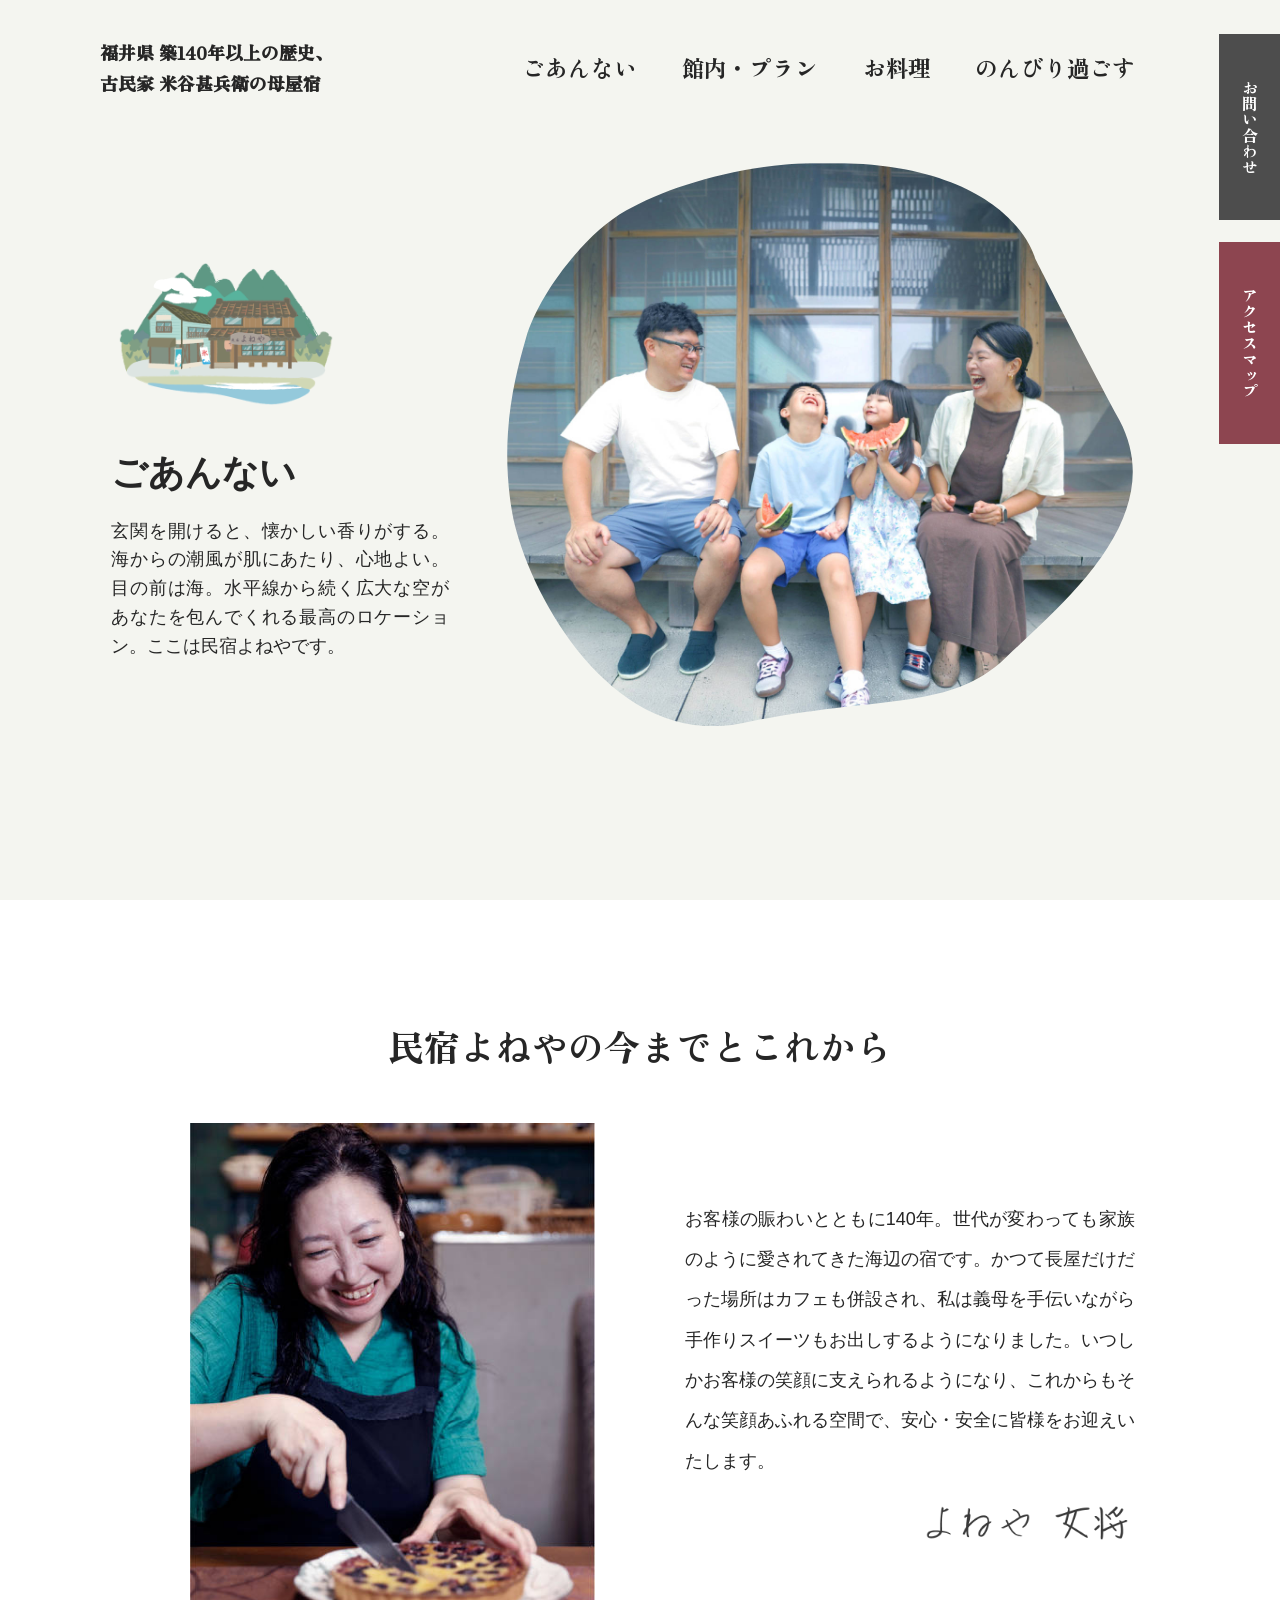
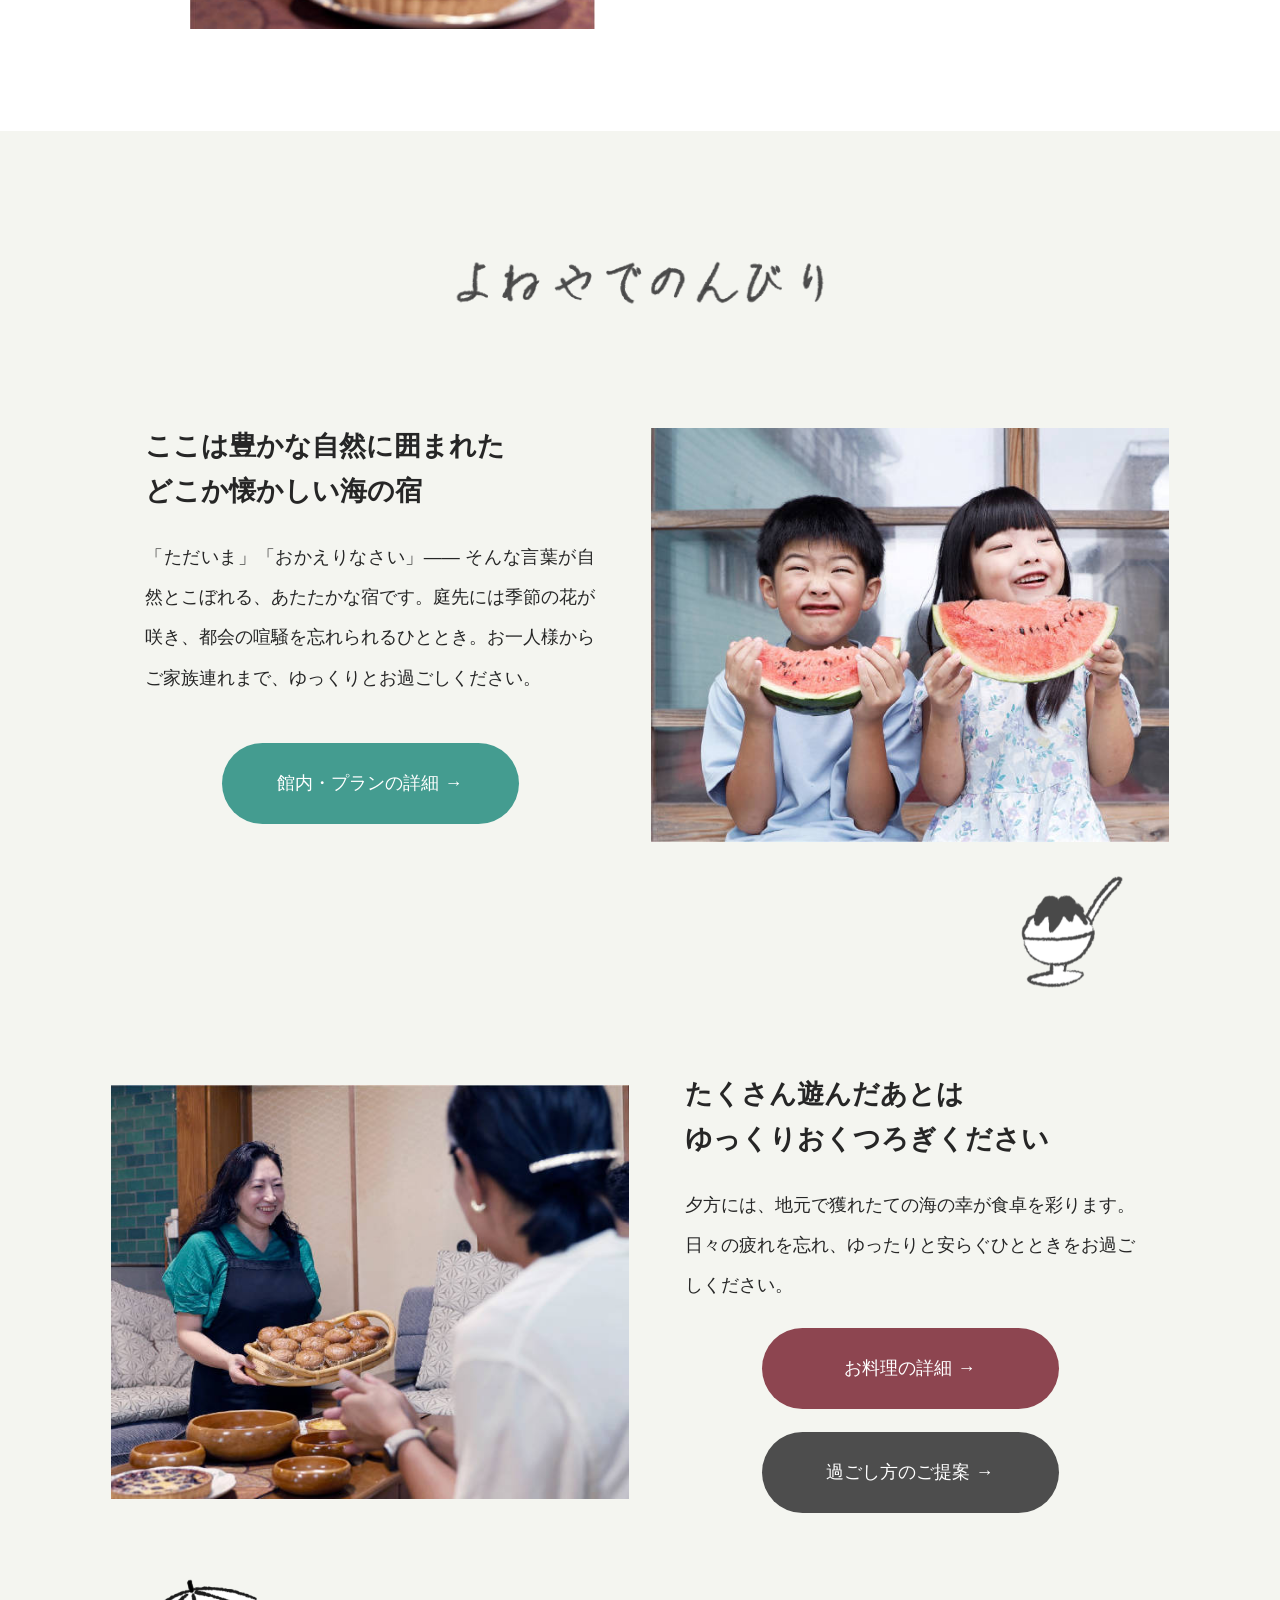
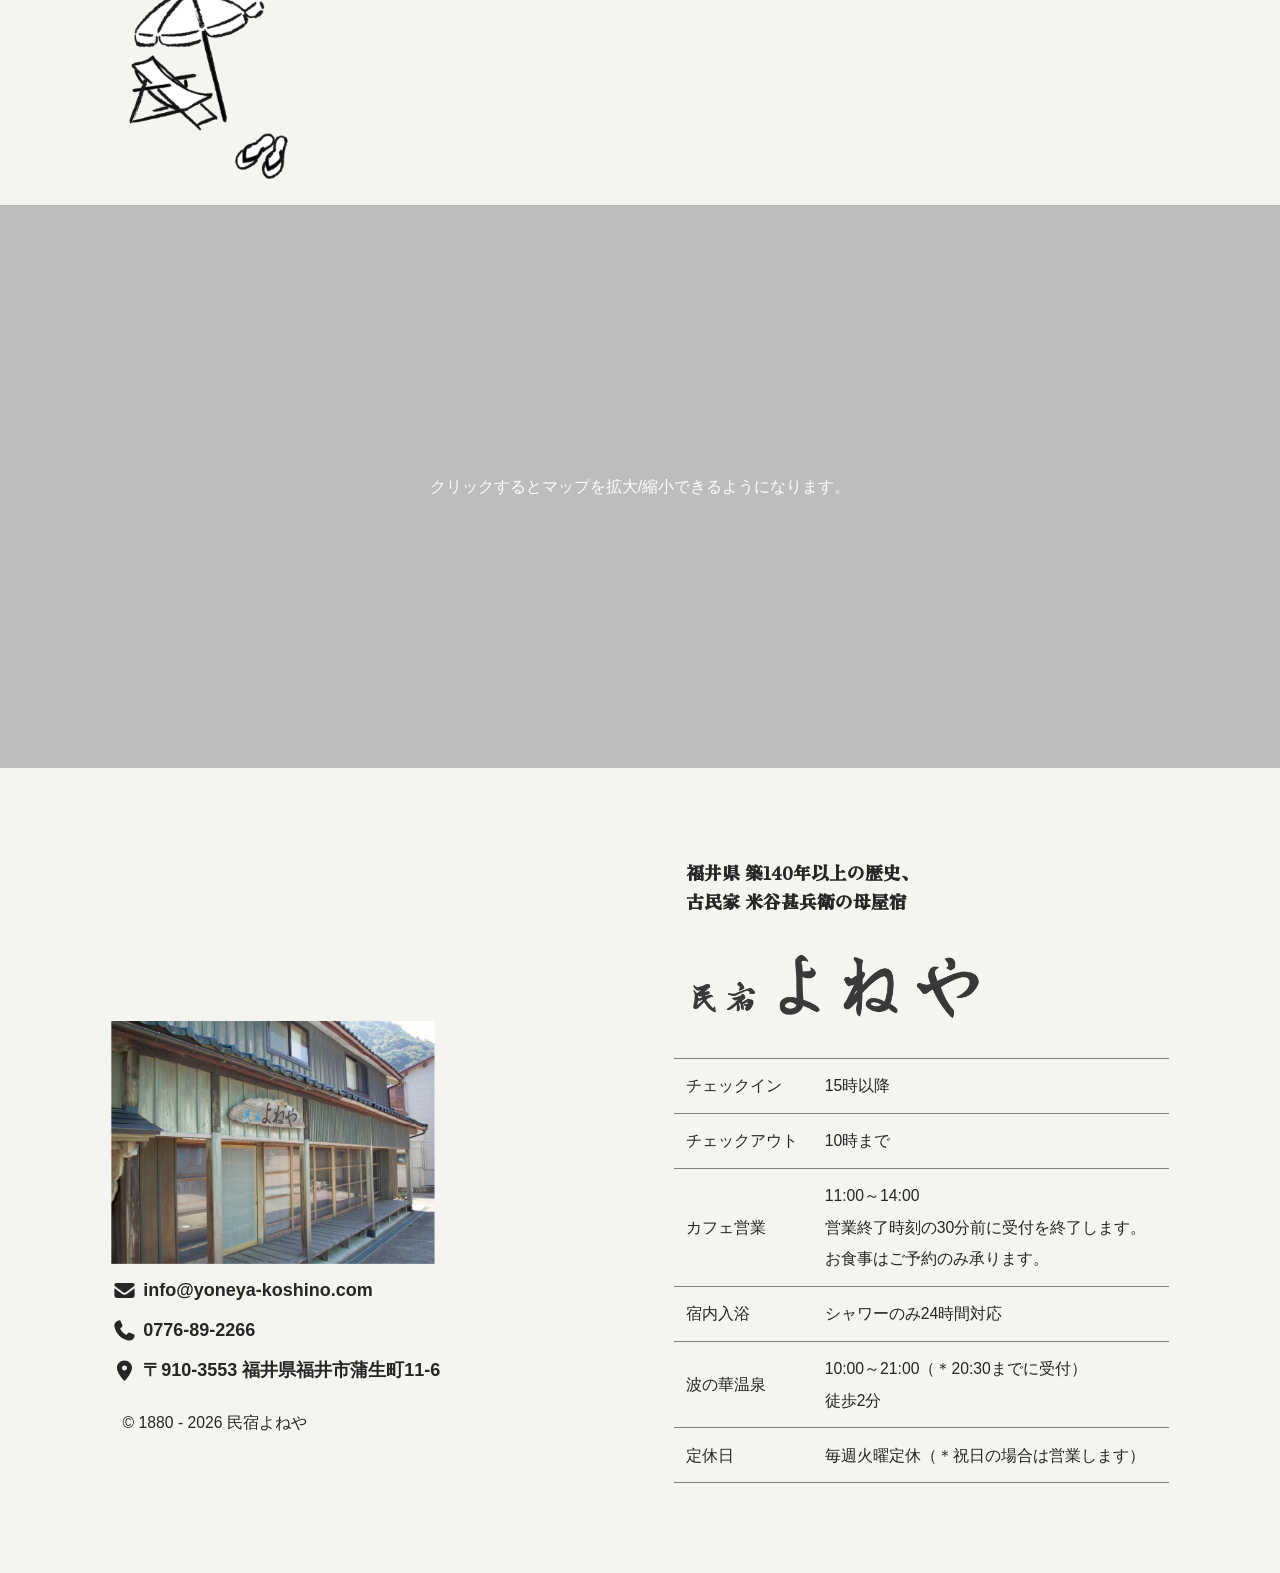
==== commit b8cca97c: "feat: フッター情報更新" ====
--- a/index.html
+++ b/index.html
@@ -19,16 +19,16 @@
               <a href="/">福井県 築140年以上の歴史、<br>古民家 米谷甚兵衛の母屋宿</a>
             </h1>
             <ul class="gNav__primaryMenu visible-md" data-primary-menu>
-              <li class="gNav__menuItem" data-spy-nav>
-                <a href="#hero">ごあんない</a>
+              <li class="gNav__menuItem">
+                <a href="./">ごあんない</a>
               </li>
-              <li class="gNav__menuItem" data-spy-nav>
+              <li class="gNav__menuItem">
                 <a href="./space/">館内・プラン</a>
               </li>
-              <li class="gNav__menuItem" data-spy-nav>
+              <li class="gNav__menuItem">
                 <a href="./food/">お料理</a>
               </li>
-              <li class="gNav__menuItem" data-spy-nav>
+              <li class="gNav__menuItem">
                 <a href="./stay/">のんびり過ごす</a>
               </li>
             </ul>
@@ -68,7 +68,7 @@
               <figure class="story__image">
                 <img src="./assets/yoneya_portrait.jpg" alt="民宿よねや 米谷亜樹">
               </figure>
-              <div class="story__textWrap">
+              <div class="story__textWrap px-large">
                 <p class="story__text">
                   お客様の賑わいとともに140年。世代が変わっても家族のように愛されてきた海辺の宿です。かつて長屋だけだった場所はカフェも併設され、私は義母を手伝いながら手作りスイーツもお出しするようになりました。いつしかお客様の笑顔に支えられるようになり、これからもそんな笑顔あふれる空間で、安心・安全に皆様をお迎えいたします。
                 </p>
@@ -88,7 +88,7 @@
               <figure class="how-to-stay__image">
                 <img src="./assets/stay_00.jpg" alt="縁側でスイカを食べる">
               </figure>
-              <div class="how-to-stay__textWrap">
+              <div class="how-to-stay__textWrap px-large">
                 <h3 class="how-to-stay__subHeading">ここは豊かな自然に囲まれた<br>どこか懐かしい海の宿</h3>
                 <p class="how-to-stay__text">
                   「ただいま」「おかえりなさい」―― そんな言葉が自然とこぼれる、あたたかな宿です。庭先には季節の花が咲き、都会の喧騒を忘れられるひととき。お一人様からご家族連れまで、ゆっくりとお過ごしください。
@@ -100,7 +100,7 @@
               <figure class="how-to-stay__image">
                 <img src="./assets/stay_01.jpg" alt="手作りスイーツを食べる">
               </figure>
-              <div class="how-to-stay__textWrap">
+              <div class="how-to-stay__textWrap px-large">
                 <h3 class="how-to-stay__subHeading">たくさん遊んだあとは<br>ゆっくりおくつろぎください</h3>
                 <p class="how-to-stay__text">
                   夕方には、地元で獲れたての海の幸が食卓を彩ります。日々の疲れを忘れ、ゆったりと安らぐひとときをお過ごしください。
@@ -116,7 +116,7 @@
         </section>
       </main>
       <footer id="contact" class="footer" data-readable>
-        <div class="footer__container">
+        <div class="footer__container py-x-large">
           <div class="footer__summary" data-readable>
             <figure class="footer__image">
               <img src="./assets/yoneya-koshino.jpg" alt="民宿よねや 母屋外観">
@@ -161,22 +161,22 @@
               </tr>
               <tr>
                 <th>カフェ営業</th>
-                <td>11時～14時
+                <td>11:00～14:00
                   <br>営業終了時刻の30分前に受付を終了します。
-                  <br>平日のお食事はご予約のみ承ります。</td>
+                  <br>お食事はご予約のみ承ります。</td>
               </tr>
               <tr>
                 <th>宿内入浴</th>
-                <td>10時～21時</td>
+                <td>シャワーのみ24時間対応</td>
               </tr>
               <tr>
                 <th>波の華温泉</th>
-                <td>10時～21時（＊20時までに受付）
+                <td>10:00～21:00（＊20:30までに受付）
                   <br>徒歩2分</td>
               </tr>
               <tr>
                 <th>定休日</th>
-                <td>毎週水曜定休（＊祝日の場合は営業します）</td>
+                <td>毎週火曜定休（＊祝日の場合は営業します）</td>
             </table>
           </div>
         </div>
--- a/style.css
+++ b/style.css
@@ -372,7 +372,6 @@
   justify-content: space-around;
   align-items: flex-end;
   gap: var(--spacing--large);
-  padding-block: var(--spacing--x-large) !important;
 }
 @media (min-width: 864px) {
   .footer__summary, .footer__detail {
@@ -713,6 +712,8 @@
   width: 3rem;
   height: 3rem;
   padding: 0;
+  border: 0;
+  background-color: transparent;
   opacity: 0;
   transform: translateY(1rem) rotateY(-180deg);
   transition: all 0.5s ease;
@@ -1064,7 +1065,6 @@
 .story__image, .story__textWrap {
   width: 100%;
   padding-inline: var(--container-pad--sm);
-  padding-inline: var(--spacing--large);
 }
 .story__image {
   padding-inline: var(--spacing--x-large);
@@ -1141,9 +1141,6 @@
   width: 12rem;
   margin-inline: auto;
 }
-.how-to-stay__textWrap {
-  padding-inline: var(--spacing--large);
-}
 .how-to-stay__text {
   line-height: 2.24;
   text-align: justify;
@@ -1258,7 +1255,6 @@
 .space__textWrap {
   width: 100%;
   padding-inline: var(--container-pad--sm);
-  padding: var(--spacing--large);
 }
 .space__text {
   line-height: 2.24;
@@ -1306,13 +1302,13 @@
   margin: 0;
   text-align: center;
 }
-@media (min-width: 1464px) {
+@media (min-width: 1350px) {
   .koshino__wideImage {
     margin-block: var(--spacing--medium);
   }
 }
 .koshino__wideImage > img {
-  width: min(100%, 1440px);
+  width: min(100%, 1296px);
 }
 
 /**
@@ -1458,134 +1454,134 @@
   gap: 5rem !important;
 }
 @media (min-width: 576px) {
-  .flex-center-sm {
+  .flex-sm-center {
     justify-content: center !important;
   }
-  .flex-left-sm {
+  .flex-sm-left {
     justify-content: flex-start !important;
   }
-  .flex-right-sm {
+  .flex-sm-right {
     justify-content: flex-end !important;
   }
-  .flex-around-sm {
+  .flex-sm-around {
     justify-content: space-around !important;
   }
-  .flex-between-sm {
+  .flex-sm-between {
     justify-content: space-between !important;
   }
-  .flex-center-sm {
+  .flex-sm-center {
     align-items: center !important;
   }
-  .flex-top-sm {
+  .flex-sm-top {
     align-items: flex-start !important;
   }
-  .flex-stretch-sm {
+  .flex-sm-stretch {
     align-items: stretch !important;
   }
-  .flex-gap-none-sm {
+  .flex-gap-sm-none {
     gap: 0 !important;
   }
-  .flex-gap-x-small-sm {
+  .flex-gap-sm-x-small {
     gap: 0.3125rem !important;
   }
-  .flex-gap-small-sm {
+  .flex-gap-sm-small {
     gap: 0.625rem !important;
   }
-  .flex-gap-medium-sm {
+  .flex-gap-sm-medium {
     gap: 1.25rem !important;
   }
-  .flex-gap-large-sm {
+  .flex-gap-sm-large {
     gap: 2.5rem !important;
   }
-  .flex-gap-x-large-sm {
+  .flex-gap-sm-x-large {
     gap: 5rem !important;
   }
 }
 @media (min-width: 864px) {
-  .flex-center-md {
+  .flex-md-center {
     justify-content: center !important;
   }
-  .flex-left-md {
+  .flex-md-left {
     justify-content: flex-start !important;
   }
-  .flex-right-md {
+  .flex-md-right {
     justify-content: flex-end !important;
   }
-  .flex-around-md {
+  .flex-md-around {
     justify-content: space-around !important;
   }
-  .flex-between-md {
+  .flex-md-between {
     justify-content: space-between !important;
   }
-  .flex-center-md {
+  .flex-md-center {
     align-items: center !important;
   }
-  .flex-top-md {
+  .flex-md-top {
     align-items: flex-start !important;
   }
-  .flex-stretch-md {
+  .flex-md-stretch {
     align-items: stretch !important;
   }
-  .flex-gap-none-md {
+  .flex-gap-md-none {
     gap: 0 !important;
   }
-  .flex-gap-x-small-md {
+  .flex-gap-md-x-small {
     gap: 0.3125rem !important;
   }
-  .flex-gap-small-md {
+  .flex-gap-md-small {
     gap: 0.625rem !important;
   }
-  .flex-gap-medium-md {
+  .flex-gap-md-medium {
     gap: 1.25rem !important;
   }
-  .flex-gap-large-md {
+  .flex-gap-md-large {
     gap: 2.5rem !important;
   }
-  .flex-gap-x-large-md {
+  .flex-gap-md-x-large {
     gap: 5rem !important;
   }
 }
 @media (min-width: 1152px) {
-  .flex-center-lg {
+  .flex-lg-center {
     justify-content: center !important;
   }
-  .flex-left-lg {
+  .flex-lg-left {
     justify-content: flex-start !important;
   }
-  .flex-right-lg {
+  .flex-lg-right {
     justify-content: flex-end !important;
   }
-  .flex-around-lg {
+  .flex-lg-around {
     justify-content: space-around !important;
   }
-  .flex-between-lg {
+  .flex-lg-between {
     justify-content: space-between !important;
   }
-  .flex-center-lg {
+  .flex-lg-center {
     align-items: center !important;
   }
-  .flex-top-lg {
+  .flex-lg-top {
     align-items: flex-start !important;
   }
-  .flex-stretch-lg {
+  .flex-lg-stretch {
     align-items: stretch !important;
   }
-  .flex-gap-none-lg {
+  .flex-gap-lg-none {
     gap: 0 !important;
   }
-  .flex-gap-x-small-lg {
+  .flex-gap-lg-x-small {
     gap: 0.3125rem !important;
   }
-  .flex-gap-small-lg {
+  .flex-gap-lg-small {
     gap: 0.625rem !important;
   }
-  .flex-gap-medium-lg {
+  .flex-gap-lg-medium {
     gap: 1.25rem !important;
   }
-  .flex-gap-large-lg {
+  .flex-gap-lg-large {
     gap: 2.5rem !important;
   }
-  .flex-gap-x-large-lg {
+  .flex-gap-lg-x-large {
     gap: 5rem !important;
   }
 }
@@ -2115,1574 +2111,1076 @@
   margin: 5rem !important;
 }
 
+.mx-none {
+  margin-inline: 0 !important;
+}
+
+.mx-x-small {
+  margin-inline: 0.3125rem !important;
+}
+
+.mx-small {
+  margin-inline: 0.625rem !important;
+}
+
+.mx-medium {
+  margin-inline: 1.25rem !important;
+}
+
+.mx-large {
+  margin-inline: 2.5rem !important;
+}
+
+.mx-x-large {
+  margin-inline: 5rem !important;
+}
+
+.my-none {
+  margin-block: 0 !important;
+}
+
+.my-x-small {
+  margin-block: 0.3125rem !important;
+}
+
+.my-small {
+  margin-block: 0.625rem !important;
+}
+
+.my-medium {
+  margin-block: 1.25rem !important;
+}
+
+.my-large {
+  margin-block: 2.5rem !important;
+}
+
+.my-x-large {
+  margin-block: 5rem !important;
+}
+
+.mt-none {
+  margin-block-start: 0 !important;
+}
+
+.mt-x-small {
+  margin-block-start: 0.3125rem !important;
+}
+
+.mt-small {
+  margin-block-start: 0.625rem !important;
+}
+
+.mt-medium {
+  margin-block-start: 1.25rem !important;
+}
+
+.mt-large {
+  margin-block-start: 2.5rem !important;
+}
+
+.mt-x-large {
+  margin-block-start: 5rem !important;
+}
+
+.ml-none {
+  margin-inline-start: 0 !important;
+}
+
+.ml-x-small {
+  margin-inline-start: 0.3125rem !important;
+}
+
+.ml-small {
+  margin-inline-start: 0.625rem !important;
+}
+
+.ml-medium {
+  margin-inline-start: 1.25rem !important;
+}
+
+.ml-large {
+  margin-inline-start: 2.5rem !important;
+}
+
+.ml-x-large {
+  margin-inline-start: 5rem !important;
+}
+
+.mr-none {
+  margin-inline-end: 0 !important;
+}
+
+.mr-x-small {
+  margin-inline-end: 0.3125rem !important;
+}
+
+.mr-small {
+  margin-inline-end: 0.625rem !important;
+}
+
+.mr-medium {
+  margin-inline-end: 1.25rem !important;
+}
+
+.mr-large {
+  margin-inline-end: 2.5rem !important;
+}
+
+.mr-x-large {
+  margin-inline-end: 5rem !important;
+}
+
+.mb-none {
+  margin-block-end: 0 !important;
+}
+
+.mb-x-small {
+  margin-block-end: 0.3125rem !important;
+}
+
+.mb-small {
+  margin-block-end: 0.625rem !important;
+}
+
+.mb-medium {
+  margin-block-end: 1.25rem !important;
+}
+
+.mb-large {
+  margin-block-end: 2.5rem !important;
+}
+
+.mb-x-large {
+  margin-block-end: 5rem !important;
+}
+
+.p-none {
+  padding: 0 !important;
+}
+
+.p-x-small {
+  padding: 0.3125rem !important;
+}
+
+.p-small {
+  padding: 0.625rem !important;
+}
+
+.p-medium {
+  padding: 1.25rem !important;
+}
+
+.p-large {
+  padding: 2.5rem !important;
+}
+
+.p-x-large {
+  padding: 5rem !important;
+}
+
+.px-none {
+  padding-inline: 0 !important;
+}
+
+.px-x-small {
+  padding-inline: 0.3125rem !important;
+}
+
+.px-small {
+  padding-inline: 0.625rem !important;
+}
+
+.px-medium {
+  padding-inline: 1.25rem !important;
+}
+
+.px-large {
+  padding-inline: 2.5rem !important;
+}
+
+.px-x-large {
+  padding-inline: 5rem !important;
+}
+
+.py-none {
+  padding-block: 0 !important;
+}
+
+.py-x-small {
+  padding-block: 0.3125rem !important;
+}
+
+.py-small {
+  padding-block: 0.625rem !important;
+}
+
+.py-medium {
+  padding-block: 1.25rem !important;
+}
+
+.py-large {
+  padding-block: 2.5rem !important;
+}
+
+.py-x-large {
+  padding-block: 5rem !important;
+}
+
+.pt-none {
+  padding-block-start: 0 !important;
+}
+
+.pt-x-small {
+  padding-block-start: 0.3125rem !important;
+}
+
+.pt-small {
+  padding-block-start: 0.625rem !important;
+}
+
+.pt-medium {
+  padding-block-start: 1.25rem !important;
+}
+
+.pt-large {
+  padding-block-start: 2.5rem !important;
+}
+
+.pt-x-large {
+  padding-block-start: 5rem !important;
+}
+
+.pl-none {
+  padding-inline-start: 0 !important;
+}
+
+.pl-x-small {
+  padding-inline-start: 0.3125rem !important;
+}
+
+.pl-small {
+  padding-inline-start: 0.625rem !important;
+}
+
+.pl-medium {
+  padding-inline-start: 1.25rem !important;
+}
+
+.pl-large {
+  padding-inline-start: 2.5rem !important;
+}
+
+.pl-x-large {
+  padding-inline-start: 5rem !important;
+}
+
+.pr-none {
+  padding-inline-end: 0 !important;
+}
+
+.pr-x-small {
+  padding-inline-end: 0.3125rem !important;
+}
+
+.pr-small {
+  padding-inline-end: 0.625rem !important;
+}
+
+.pr-medium {
+  padding-inline-end: 1.25rem !important;
+}
+
+.pr-large {
+  padding-inline-end: 2.5rem !important;
+}
+
+.pr-x-large {
+  padding-inline-end: 5rem !important;
+}
+
+.pb-none {
+  padding-block-end: 0 !important;
+}
+
+.pb-x-small {
+  padding-block-end: 0.3125rem !important;
+}
+
+.pb-small {
+  padding-block-end: 0.625rem !important;
+}
+
+.pb-medium {
+  padding-block-end: 1.25rem !important;
+}
+
+.pb-large {
+  padding-block-end: 2.5rem !important;
+}
+
+.pb-x-large {
+  padding-block-end: 5rem !important;
+}
+
 @media (min-width: 576px) {
   .m-sm-none {
     margin: 0 !important;
   }
-}
-@media (min-width: 576px) {
   .m-sm-x-small {
     margin: 0.3125rem !important;
   }
-}
-@media (min-width: 576px) {
   .m-sm-small {
     margin: 0.625rem !important;
   }
-}
-@media (min-width: 576px) {
   .m-sm-medium {
     margin: 1.25rem !important;
   }
-}
-@media (min-width: 576px) {
   .m-sm-large {
     margin: 2.5rem !important;
   }
-}
-@media (min-width: 576px) {
   .m-sm-x-large {
     margin: 5rem !important;
   }
+  .mx-sm-none {
+    margin-inline: 0 !important;
+  }
+  .mx-sm-x-small {
+    margin-inline: 0.3125rem !important;
+  }
+  .mx-sm-small {
+    margin-inline: 0.625rem !important;
+  }
+  .mx-sm-medium {
+    margin-inline: 1.25rem !important;
+  }
+  .mx-sm-large {
+    margin-inline: 2.5rem !important;
+  }
+  .mx-sm-x-large {
+    margin-inline: 5rem !important;
+  }
+  .my-sm-none {
+    margin-block: 0 !important;
+  }
+  .my-sm-x-small {
+    margin-block: 0.3125rem !important;
+  }
+  .my-sm-small {
+    margin-block: 0.625rem !important;
+  }
+  .my-sm-medium {
+    margin-block: 1.25rem !important;
+  }
+  .my-sm-large {
+    margin-block: 2.5rem !important;
+  }
+  .my-sm-x-large {
+    margin-block: 5rem !important;
+  }
+  .mt-sm-none {
+    margin-block-start: 0 !important;
+  }
+  .mt-sm-x-small {
+    margin-block-start: 0.3125rem !important;
+  }
+  .mt-sm-small {
+    margin-block-start: 0.625rem !important;
+  }
+  .mt-sm-medium {
+    margin-block-start: 1.25rem !important;
+  }
+  .mt-sm-large {
+    margin-block-start: 2.5rem !important;
+  }
+  .mt-sm-x-large {
+    margin-block-start: 5rem !important;
+  }
+  .ml-sm-none {
+    margin-inline-start: 0 !important;
+  }
+  .ml-sm-x-small {
+    margin-inline-start: 0.3125rem !important;
+  }
+  .ml-sm-small {
+    margin-inline-start: 0.625rem !important;
+  }
+  .ml-sm-medium {
+    margin-inline-start: 1.25rem !important;
+  }
+  .ml-sm-large {
+    margin-inline-start: 2.5rem !important;
+  }
+  .ml-sm-x-large {
+    margin-inline-start: 5rem !important;
+  }
+  .mr-sm-none {
+    margin-inline-end: 0 !important;
+  }
+  .mr-sm-x-small {
+    margin-inline-end: 0.3125rem !important;
+  }
+  .mr-sm-small {
+    margin-inline-end: 0.625rem !important;
+  }
+  .mr-sm-medium {
+    margin-inline-end: 1.25rem !important;
+  }
+  .mr-sm-large {
+    margin-inline-end: 2.5rem !important;
+  }
+  .mr-sm-x-large {
+    margin-inline-end: 5rem !important;
+  }
+  .mb-sm-none {
+    margin-block-end: 0 !important;
+  }
+  .mb-sm-x-small {
+    margin-block-end: 0.3125rem !important;
+  }
+  .mb-sm-small {
+    margin-block-end: 0.625rem !important;
+  }
+  .mb-sm-medium {
+    margin-block-end: 1.25rem !important;
+  }
+  .mb-sm-large {
+    margin-block-end: 2.5rem !important;
+  }
+  .mb-sm-x-large {
+    margin-block-end: 5rem !important;
+  }
+  .p-sm-none {
+    padding: 0 !important;
+  }
+  .p-sm-x-small {
+    padding: 0.3125rem !important;
+  }
+  .p-sm-small {
+    padding: 0.625rem !important;
+  }
+  .p-sm-medium {
+    padding: 1.25rem !important;
+  }
+  .p-sm-large {
+    padding: 2.5rem !important;
+  }
+  .p-sm-x-large {
+    padding: 5rem !important;
+  }
+  .px-sm-none {
+    padding-inline: 0 !important;
+  }
+  .px-sm-x-small {
+    padding-inline: 0.3125rem !important;
+  }
+  .px-sm-small {
+    padding-inline: 0.625rem !important;
+  }
+  .px-sm-medium {
+    padding-inline: 1.25rem !important;
+  }
+  .px-sm-large {
+    padding-inline: 2.5rem !important;
+  }
+  .px-sm-x-large {
+    padding-inline: 5rem !important;
+  }
+  .py-sm-none {
+    padding-block: 0 !important;
+  }
+  .py-sm-x-small {
+    padding-block: 0.3125rem !important;
+  }
+  .py-sm-small {
+    padding-block: 0.625rem !important;
+  }
+  .py-sm-medium {
+    padding-block: 1.25rem !important;
+  }
+  .py-sm-large {
+    padding-block: 2.5rem !important;
+  }
+  .py-sm-x-large {
+    padding-block: 5rem !important;
+  }
+  .pt-sm-none {
+    padding-block-start: 0 !important;
+  }
+  .pt-sm-x-small {
+    padding-block-start: 0.3125rem !important;
+  }
+  .pt-sm-small {
+    padding-block-start: 0.625rem !important;
+  }
+  .pt-sm-medium {
+    padding-block-start: 1.25rem !important;
+  }
+  .pt-sm-large {
+    padding-block-start: 2.5rem !important;
+  }
+  .pt-sm-x-large {
+    padding-block-start: 5rem !important;
+  }
+  .pl-sm-none {
+    padding-inline-start: 0 !important;
+  }
+  .pl-sm-x-small {
+    padding-inline-start: 0.3125rem !important;
+  }
+  .pl-sm-small {
+    padding-inline-start: 0.625rem !important;
+  }
+  .pl-sm-medium {
+    padding-inline-start: 1.25rem !important;
+  }
+  .pl-sm-large {
+    padding-inline-start: 2.5rem !important;
+  }
+  .pl-sm-x-large {
+    padding-inline-start: 5rem !important;
+  }
+  .pr-sm-none {
+    padding-inline-end: 0 !important;
+  }
+  .pr-sm-x-small {
+    padding-inline-end: 0.3125rem !important;
+  }
+  .pr-sm-small {
+    padding-inline-end: 0.625rem !important;
+  }
+  .pr-sm-medium {
+    padding-inline-end: 1.25rem !important;
+  }
+  .pr-sm-large {
+    padding-inline-end: 2.5rem !important;
+  }
+  .pr-sm-x-large {
+    padding-inline-end: 5rem !important;
+  }
+  .pb-sm-none {
+    padding-block-end: 0 !important;
+  }
+  .pb-sm-x-small {
+    padding-block-end: 0.3125rem !important;
+  }
+  .pb-sm-small {
+    padding-block-end: 0.625rem !important;
+  }
+  .pb-sm-medium {
+    padding-block-end: 1.25rem !important;
+  }
+  .pb-sm-large {
+    padding-block-end: 2.5rem !important;
+  }
+  .pb-sm-x-large {
+    padding-block-end: 5rem !important;
+  }
 }
 @media (min-width: 864px) {
   .m-md-none {
     margin: 0 !important;
   }
-}
-@media (min-width: 864px) {
   .m-md-x-small {
     margin: 0.3125rem !important;
   }
-}
-@media (min-width: 864px) {
   .m-md-small {
     margin: 0.625rem !important;
   }
-}
-@media (min-width: 864px) {
   .m-md-medium {
     margin: 1.25rem !important;
   }
-}
-@media (min-width: 864px) {
   .m-md-large {
     margin: 2.5rem !important;
   }
-}
-@media (min-width: 864px) {
   .m-md-x-large {
     margin: 5rem !important;
+  }
+  .mx-md-none {
+    margin-inline: 0 !important;
+  }
+  .mx-md-x-small {
+    margin-inline: 0.3125rem !important;
+  }
+  .mx-md-small {
+    margin-inline: 0.625rem !important;
+  }
+  .mx-md-medium {
+    margin-inline: 1.25rem !important;
+  }
+  .mx-md-large {
+    margin-inline: 2.5rem !important;
+  }
+  .mx-md-x-large {
+    margin-inline: 5rem !important;
+  }
+  .my-md-none {
+    margin-block: 0 !important;
+  }
+  .my-md-x-small {
+    margin-block: 0.3125rem !important;
+  }
+  .my-md-small {
+    margin-block: 0.625rem !important;
+  }
+  .my-md-medium {
+    margin-block: 1.25rem !important;
+  }
+  .my-md-large {
+    margin-block: 2.5rem !important;
+  }
+  .my-md-x-large {
+    margin-block: 5rem !important;
+  }
+  .mt-md-none {
+    margin-block-start: 0 !important;
+  }
+  .mt-md-x-small {
+    margin-block-start: 0.3125rem !important;
+  }
+  .mt-md-small {
+    margin-block-start: 0.625rem !important;
+  }
+  .mt-md-medium {
+    margin-block-start: 1.25rem !important;
+  }
+  .mt-md-large {
+    margin-block-start: 2.5rem !important;
+  }
+  .mt-md-x-large {
+    margin-block-start: 5rem !important;
+  }
+  .ml-md-none {
+    margin-inline-start: 0 !important;
+  }
+  .ml-md-x-small {
+    margin-inline-start: 0.3125rem !important;
+  }
+  .ml-md-small {
+    margin-inline-start: 0.625rem !important;
+  }
+  .ml-md-medium {
+    margin-inline-start: 1.25rem !important;
+  }
+  .ml-md-large {
+    margin-inline-start: 2.5rem !important;
+  }
+  .ml-md-x-large {
+    margin-inline-start: 5rem !important;
+  }
+  .mr-md-none {
+    margin-inline-end: 0 !important;
+  }
+  .mr-md-x-small {
+    margin-inline-end: 0.3125rem !important;
+  }
+  .mr-md-small {
+    margin-inline-end: 0.625rem !important;
+  }
+  .mr-md-medium {
+    margin-inline-end: 1.25rem !important;
+  }
+  .mr-md-large {
+    margin-inline-end: 2.5rem !important;
+  }
+  .mr-md-x-large {
+    margin-inline-end: 5rem !important;
+  }
+  .mb-md-none {
+    margin-block-end: 0 !important;
+  }
+  .mb-md-x-small {
+    margin-block-end: 0.3125rem !important;
+  }
+  .mb-md-small {
+    margin-block-end: 0.625rem !important;
+  }
+  .mb-md-medium {
+    margin-block-end: 1.25rem !important;
+  }
+  .mb-md-large {
+    margin-block-end: 2.5rem !important;
+  }
+  .mb-md-x-large {
+    margin-block-end: 5rem !important;
+  }
+  .p-md-none {
+    padding: 0 !important;
+  }
+  .p-md-x-small {
+    padding: 0.3125rem !important;
+  }
+  .p-md-small {
+    padding: 0.625rem !important;
+  }
+  .p-md-medium {
+    padding: 1.25rem !important;
+  }
+  .p-md-large {
+    padding: 2.5rem !important;
+  }
+  .p-md-x-large {
+    padding: 5rem !important;
+  }
+  .px-md-none {
+    padding-inline: 0 !important;
+  }
+  .px-md-x-small {
+    padding-inline: 0.3125rem !important;
+  }
+  .px-md-small {
+    padding-inline: 0.625rem !important;
+  }
+  .px-md-medium {
+    padding-inline: 1.25rem !important;
+  }
+  .px-md-large {
+    padding-inline: 2.5rem !important;
+  }
+  .px-md-x-large {
+    padding-inline: 5rem !important;
+  }
+  .py-md-none {
+    padding-block: 0 !important;
+  }
+  .py-md-x-small {
+    padding-block: 0.3125rem !important;
+  }
+  .py-md-small {
+    padding-block: 0.625rem !important;
+  }
+  .py-md-medium {
+    padding-block: 1.25rem !important;
+  }
+  .py-md-large {
+    padding-block: 2.5rem !important;
+  }
+  .py-md-x-large {
+    padding-block: 5rem !important;
+  }
+  .pt-md-none {
+    padding-block-start: 0 !important;
+  }
+  .pt-md-x-small {
+    padding-block-start: 0.3125rem !important;
+  }
+  .pt-md-small {
+    padding-block-start: 0.625rem !important;
+  }
+  .pt-md-medium {
+    padding-block-start: 1.25rem !important;
+  }
+  .pt-md-large {
+    padding-block-start: 2.5rem !important;
+  }
+  .pt-md-x-large {
+    padding-block-start: 5rem !important;
+  }
+  .pl-md-none {
+    padding-inline-start: 0 !important;
+  }
+  .pl-md-x-small {
+    padding-inline-start: 0.3125rem !important;
+  }
+  .pl-md-small {
+    padding-inline-start: 0.625rem !important;
+  }
+  .pl-md-medium {
+    padding-inline-start: 1.25rem !important;
+  }
+  .pl-md-large {
+    padding-inline-start: 2.5rem !important;
+  }
+  .pl-md-x-large {
+    padding-inline-start: 5rem !important;
+  }
+  .pr-md-none {
+    padding-inline-end: 0 !important;
+  }
+  .pr-md-x-small {
+    padding-inline-end: 0.3125rem !important;
+  }
+  .pr-md-small {
+    padding-inline-end: 0.625rem !important;
+  }
+  .pr-md-medium {
+    padding-inline-end: 1.25rem !important;
+  }
+  .pr-md-large {
+    padding-inline-end: 2.5rem !important;
+  }
+  .pr-md-x-large {
+    padding-inline-end: 5rem !important;
+  }
+  .pb-md-none {
+    padding-block-end: 0 !important;
+  }
+  .pb-md-x-small {
+    padding-block-end: 0.3125rem !important;
+  }
+  .pb-md-small {
+    padding-block-end: 0.625rem !important;
+  }
+  .pb-md-medium {
+    padding-block-end: 1.25rem !important;
+  }
+  .pb-md-large {
+    padding-block-end: 2.5rem !important;
+  }
+  .pb-md-x-large {
+    padding-block-end: 5rem !important;
   }
 }
 @media (min-width: 1152px) {
   .m-lg-none {
     margin: 0 !important;
   }
-}
-@media (min-width: 1152px) {
   .m-lg-x-small {
     margin: 0.3125rem !important;
   }
-}
-@media (min-width: 1152px) {
   .m-lg-small {
     margin: 0.625rem !important;
   }
-}
-@media (min-width: 1152px) {
   .m-lg-medium {
     margin: 1.25rem !important;
   }
-}
-@media (min-width: 1152px) {
   .m-lg-large {
     margin: 2.5rem !important;
   }
-}
-@media (min-width: 1152px) {
   .m-lg-x-large {
     margin: 5rem !important;
   }
-}
-.mx-none {
-  margin-inline: 0 !important;
-}
-
-.mx-x-small {
-  margin-inline: 0.3125rem !important;
-}
-
-.mx-small {
-  margin-inline: 0.625rem !important;
-}
-
-.mx-medium {
-  margin-inline: 1.25rem !important;
-}
-
-.mx-large {
-  margin-inline: 2.5rem !important;
-}
-
-.mx-x-large {
-  margin-inline: 5rem !important;
-}
-
-@media (min-width: 576px) {
-  .mx-sm-none {
-    margin-inline: 0 !important;
-  }
-}
-@media (min-width: 576px) {
-  .mx-sm-x-small {
-    margin-inline: 0.3125rem !important;
-  }
-}
-@media (min-width: 576px) {
-  .mx-sm-small {
-    margin-inline: 0.625rem !important;
-  }
-}
-@media (min-width: 576px) {
-  .mx-sm-medium {
-    margin-inline: 1.25rem !important;
-  }
-}
-@media (min-width: 576px) {
-  .mx-sm-large {
-    margin-inline: 2.5rem !important;
-  }
-}
-@media (min-width: 576px) {
-  .mx-sm-x-large {
-    margin-inline: 5rem !important;
-  }
-}
-@media (min-width: 864px) {
-  .mx-md-none {
-    margin-inline: 0 !important;
-  }
-}
-@media (min-width: 864px) {
-  .mx-md-x-small {
-    margin-inline: 0.3125rem !important;
-  }
-}
-@media (min-width: 864px) {
-  .mx-md-small {
-    margin-inline: 0.625rem !important;
-  }
-}
-@media (min-width: 864px) {
-  .mx-md-medium {
-    margin-inline: 1.25rem !important;
-  }
-}
-@media (min-width: 864px) {
-  .mx-md-large {
-    margin-inline: 2.5rem !important;
-  }
-}
-@media (min-width: 864px) {
-  .mx-md-x-large {
-    margin-inline: 5rem !important;
-  }
-}
-@media (min-width: 1152px) {
   .mx-lg-none {
     margin-inline: 0 !important;
   }
-}
-@media (min-width: 1152px) {
   .mx-lg-x-small {
     margin-inline: 0.3125rem !important;
   }
-}
-@media (min-width: 1152px) {
   .mx-lg-small {
     margin-inline: 0.625rem !important;
   }
-}
-@media (min-width: 1152px) {
   .mx-lg-medium {
     margin-inline: 1.25rem !important;
   }
-}
-@media (min-width: 1152px) {
   .mx-lg-large {
     margin-inline: 2.5rem !important;
   }
-}
-@media (min-width: 1152px) {
   .mx-lg-x-large {
     margin-inline: 5rem !important;
   }
-}
-.my-none {
-  margin-block: 0 !important;
-}
-
-.my-x-small {
-  margin-block: 0.3125rem !important;
-}
-
-.my-small {
-  margin-block: 0.625rem !important;
-}
-
-.my-medium {
-  margin-block: 1.25rem !important;
-}
-
-.my-large {
-  margin-block: 2.5rem !important;
-}
-
-.my-x-large {
-  margin-block: 5rem !important;
-}
-
-@media (min-width: 576px) {
-  .my-sm-none {
-    margin-block: 0 !important;
-  }
-}
-@media (min-width: 576px) {
-  .my-sm-x-small {
-    margin-block: 0.3125rem !important;
-  }
-}
-@media (min-width: 576px) {
-  .my-sm-small {
-    margin-block: 0.625rem !important;
-  }
-}
-@media (min-width: 576px) {
-  .my-sm-medium {
-    margin-block: 1.25rem !important;
-  }
-}
-@media (min-width: 576px) {
-  .my-sm-large {
-    margin-block: 2.5rem !important;
-  }
-}
-@media (min-width: 576px) {
-  .my-sm-x-large {
-    margin-block: 5rem !important;
-  }
-}
-@media (min-width: 864px) {
-  .my-md-none {
-    margin-block: 0 !important;
-  }
-}
-@media (min-width: 864px) {
-  .my-md-x-small {
-    margin-block: 0.3125rem !important;
-  }
-}
-@media (min-width: 864px) {
-  .my-md-small {
-    margin-block: 0.625rem !important;
-  }
-}
-@media (min-width: 864px) {
-  .my-md-medium {
-    margin-block: 1.25rem !important;
-  }
-}
-@media (min-width: 864px) {
-  .my-md-large {
-    margin-block: 2.5rem !important;
-  }
-}
-@media (min-width: 864px) {
-  .my-md-x-large {
-    margin-block: 5rem !important;
-  }
-}
-@media (min-width: 1152px) {
   .my-lg-none {
     margin-block: 0 !important;
   }
-}
-@media (min-width: 1152px) {
   .my-lg-x-small {
     margin-block: 0.3125rem !important;
   }
-}
-@media (min-width: 1152px) {
   .my-lg-small {
     margin-block: 0.625rem !important;
   }
-}
-@media (min-width: 1152px) {
   .my-lg-medium {
     margin-block: 1.25rem !important;
   }
-}
-@media (min-width: 1152px) {
   .my-lg-large {
     margin-block: 2.5rem !important;
   }
-}
-@media (min-width: 1152px) {
   .my-lg-x-large {
     margin-block: 5rem !important;
   }
-}
-.mt-none {
-  margin-block-start: 0 !important;
-}
-
-.mt-x-small {
-  margin-block-start: 0.3125rem !important;
-}
-
-.mt-small {
-  margin-block-start: 0.625rem !important;
-}
-
-.mt-medium {
-  margin-block-start: 1.25rem !important;
-}
-
-.mt-large {
-  margin-block-start: 2.5rem !important;
-}
-
-.mt-x-large {
-  margin-block-start: 5rem !important;
-}
-
-@media (min-width: 576px) {
-  .mt-sm-none {
-    margin-block-start: 0 !important;
-  }
-}
-@media (min-width: 576px) {
-  .mt-sm-x-small {
-    margin-block-start: 0.3125rem !important;
-  }
-}
-@media (min-width: 576px) {
-  .mt-sm-small {
-    margin-block-start: 0.625rem !important;
-  }
-}
-@media (min-width: 576px) {
-  .mt-sm-medium {
-    margin-block-start: 1.25rem !important;
-  }
-}
-@media (min-width: 576px) {
-  .mt-sm-large {
-    margin-block-start: 2.5rem !important;
-  }
-}
-@media (min-width: 576px) {
-  .mt-sm-x-large {
-    margin-block-start: 5rem !important;
-  }
-}
-@media (min-width: 864px) {
-  .mt-md-none {
-    margin-block-start: 0 !important;
-  }
-}
-@media (min-width: 864px) {
-  .mt-md-x-small {
-    margin-block-start: 0.3125rem !important;
-  }
-}
-@media (min-width: 864px) {
-  .mt-md-small {
-    margin-block-start: 0.625rem !important;
-  }
-}
-@media (min-width: 864px) {
-  .mt-md-medium {
-    margin-block-start: 1.25rem !important;
-  }
-}
-@media (min-width: 864px) {
-  .mt-md-large {
-    margin-block-start: 2.5rem !important;
-  }
-}
-@media (min-width: 864px) {
-  .mt-md-x-large {
-    margin-block-start: 5rem !important;
-  }
-}
-@media (min-width: 1152px) {
   .mt-lg-none {
     margin-block-start: 0 !important;
   }
-}
-@media (min-width: 1152px) {
   .mt-lg-x-small {
     margin-block-start: 0.3125rem !important;
   }
-}
-@media (min-width: 1152px) {
   .mt-lg-small {
     margin-block-start: 0.625rem !important;
   }
-}
-@media (min-width: 1152px) {
   .mt-lg-medium {
     margin-block-start: 1.25rem !important;
   }
-}
-@media (min-width: 1152px) {
   .mt-lg-large {
     margin-block-start: 2.5rem !important;
   }
-}
-@media (min-width: 1152px) {
   .mt-lg-x-large {
     margin-block-start: 5rem !important;
   }
-}
-.ml-none {
-  margin-inline-start: 0 !important;
-}
-
-.ml-x-small {
-  margin-inline-start: 0.3125rem !important;
-}
-
-.ml-small {
-  margin-inline-start: 0.625rem !important;
-}
-
-.ml-medium {
-  margin-inline-start: 1.25rem !important;
-}
-
-.ml-large {
-  margin-inline-start: 2.5rem !important;
-}
-
-.ml-x-large {
-  margin-inline-start: 5rem !important;
-}
-
-@media (min-width: 576px) {
-  .ml-sm-none {
-    margin-inline-start: 0 !important;
-  }
-}
-@media (min-width: 576px) {
-  .ml-sm-x-small {
-    margin-inline-start: 0.3125rem !important;
-  }
-}
-@media (min-width: 576px) {
-  .ml-sm-small {
-    margin-inline-start: 0.625rem !important;
-  }
-}
-@media (min-width: 576px) {
-  .ml-sm-medium {
-    margin-inline-start: 1.25rem !important;
-  }
-}
-@media (min-width: 576px) {
-  .ml-sm-large {
-    margin-inline-start: 2.5rem !important;
-  }
-}
-@media (min-width: 576px) {
-  .ml-sm-x-large {
-    margin-inline-start: 5rem !important;
-  }
-}
-@media (min-width: 864px) {
-  .ml-md-none {
-    margin-inline-start: 0 !important;
-  }
-}
-@media (min-width: 864px) {
-  .ml-md-x-small {
-    margin-inline-start: 0.3125rem !important;
-  }
-}
-@media (min-width: 864px) {
-  .ml-md-small {
-    margin-inline-start: 0.625rem !important;
-  }
-}
-@media (min-width: 864px) {
-  .ml-md-medium {
-    margin-inline-start: 1.25rem !important;
-  }
-}
-@media (min-width: 864px) {
-  .ml-md-large {
-    margin-inline-start: 2.5rem !important;
-  }
-}
-@media (min-width: 864px) {
-  .ml-md-x-large {
-    margin-inline-start: 5rem !important;
-  }
-}
-@media (min-width: 1152px) {
   .ml-lg-none {
     margin-inline-start: 0 !important;
   }
-}
-@media (min-width: 1152px) {
   .ml-lg-x-small {
     margin-inline-start: 0.3125rem !important;
   }
-}
-@media (min-width: 1152px) {
   .ml-lg-small {
     margin-inline-start: 0.625rem !important;
   }
-}
-@media (min-width: 1152px) {
   .ml-lg-medium {
     margin-inline-start: 1.25rem !important;
   }
-}
-@media (min-width: 1152px) {
   .ml-lg-large {
     margin-inline-start: 2.5rem !important;
   }
-}
-@media (min-width: 1152px) {
   .ml-lg-x-large {
     margin-inline-start: 5rem !important;
   }
-}
-.mr-none {
-  margin-inline-end: 0 !important;
-}
-
-.mr-x-small {
-  margin-inline-end: 0.3125rem !important;
-}
-
-.mr-small {
-  margin-inline-end: 0.625rem !important;
-}
-
-.mr-medium {
-  margin-inline-end: 1.25rem !important;
-}
-
-.mr-large {
-  margin-inline-end: 2.5rem !important;
-}
-
-.mr-x-large {
-  margin-inline-end: 5rem !important;
-}
-
-@media (min-width: 576px) {
-  .mr-sm-none {
-    margin-inline-end: 0 !important;
-  }
-}
-@media (min-width: 576px) {
-  .mr-sm-x-small {
-    margin-inline-end: 0.3125rem !important;
-  }
-}
-@media (min-width: 576px) {
-  .mr-sm-small {
-    margin-inline-end: 0.625rem !important;
-  }
-}
-@media (min-width: 576px) {
-  .mr-sm-medium {
-    margin-inline-end: 1.25rem !important;
-  }
-}
-@media (min-width: 576px) {
-  .mr-sm-large {
-    margin-inline-end: 2.5rem !important;
-  }
-}
-@media (min-width: 576px) {
-  .mr-sm-x-large {
-    margin-inline-end: 5rem !important;
-  }
-}
-@media (min-width: 864px) {
-  .mr-md-none {
-    margin-inline-end: 0 !important;
-  }
-}
-@media (min-width: 864px) {
-  .mr-md-x-small {
-    margin-inline-end: 0.3125rem !important;
-  }
-}
-@media (min-width: 864px) {
-  .mr-md-small {
-    margin-inline-end: 0.625rem !important;
-  }
-}
-@media (min-width: 864px) {
-  .mr-md-medium {
-    margin-inline-end: 1.25rem !important;
-  }
-}
-@media (min-width: 864px) {
-  .mr-md-large {
-    margin-inline-end: 2.5rem !important;
-  }
-}
-@media (min-width: 864px) {
-  .mr-md-x-large {
-    margin-inline-end: 5rem !important;
-  }
-}
-@media (min-width: 1152px) {
   .mr-lg-none {
     margin-inline-end: 0 !important;
   }
-}
-@media (min-width: 1152px) {
   .mr-lg-x-small {
     margin-inline-end: 0.3125rem !important;
   }
-}
-@media (min-width: 1152px) {
   .mr-lg-small {
     margin-inline-end: 0.625rem !important;
   }
-}
-@media (min-width: 1152px) {
   .mr-lg-medium {
     margin-inline-end: 1.25rem !important;
   }
-}
-@media (min-width: 1152px) {
   .mr-lg-large {
     margin-inline-end: 2.5rem !important;
   }
-}
-@media (min-width: 1152px) {
   .mr-lg-x-large {
     margin-inline-end: 5rem !important;
   }
-}
-.mb-none {
-  margin-block-end: 0 !important;
-}
-
-.mb-x-small {
-  margin-block-end: 0.3125rem !important;
-}
-
-.mb-small {
-  margin-block-end: 0.625rem !important;
-}
-
-.mb-medium {
-  margin-block-end: 1.25rem !important;
-}
-
-.mb-large {
-  margin-block-end: 2.5rem !important;
-}
-
-.mb-x-large {
-  margin-block-end: 5rem !important;
-}
-
-@media (min-width: 576px) {
-  .mb-sm-none {
-    margin-block-end: 0 !important;
-  }
-}
-@media (min-width: 576px) {
-  .mb-sm-x-small {
-    margin-block-end: 0.3125rem !important;
-  }
-}
-@media (min-width: 576px) {
-  .mb-sm-small {
-    margin-block-end: 0.625rem !important;
-  }
-}
-@media (min-width: 576px) {
-  .mb-sm-medium {
-    margin-block-end: 1.25rem !important;
-  }
-}
-@media (min-width: 576px) {
-  .mb-sm-large {
-    margin-block-end: 2.5rem !important;
-  }
-}
-@media (min-width: 576px) {
-  .mb-sm-x-large {
-    margin-block-end: 5rem !important;
-  }
-}
-@media (min-width: 864px) {
-  .mb-md-none {
-    margin-block-end: 0 !important;
-  }
-}
-@media (min-width: 864px) {
-  .mb-md-x-small {
-    margin-block-end: 0.3125rem !important;
-  }
-}
-@media (min-width: 864px) {
-  .mb-md-small {
-    margin-block-end: 0.625rem !important;
-  }
-}
-@media (min-width: 864px) {
-  .mb-md-medium {
-    margin-block-end: 1.25rem !important;
-  }
-}
-@media (min-width: 864px) {
-  .mb-md-large {
-    margin-block-end: 2.5rem !important;
-  }
-}
-@media (min-width: 864px) {
-  .mb-md-x-large {
-    margin-block-end: 5rem !important;
-  }
-}
-@media (min-width: 1152px) {
   .mb-lg-none {
     margin-block-end: 0 !important;
   }
-}
-@media (min-width: 1152px) {
   .mb-lg-x-small {
     margin-block-end: 0.3125rem !important;
   }
-}
-@media (min-width: 1152px) {
   .mb-lg-small {
     margin-block-end: 0.625rem !important;
   }
-}
-@media (min-width: 1152px) {
   .mb-lg-medium {
     margin-block-end: 1.25rem !important;
   }
-}
-@media (min-width: 1152px) {
   .mb-lg-large {
     margin-block-end: 2.5rem !important;
   }
-}
-@media (min-width: 1152px) {
   .mb-lg-x-large {
     margin-block-end: 5rem !important;
   }
-}
-.p-none {
-  padding: 0 !important;
-}
-
-.p-x-small {
-  padding: 0.3125rem !important;
-}
-
-.p-small {
-  padding: 0.625rem !important;
-}
-
-.p-medium {
-  padding: 1.25rem !important;
-}
-
-.p-large {
-  padding: 2.5rem !important;
-}
-
-.p-x-large {
-  padding: 5rem !important;
-}
-
-@media (min-width: 576px) {
-  .p-sm-none {
-    padding: 0 !important;
-  }
-}
-@media (min-width: 576px) {
-  .p-sm-x-small {
-    padding: 0.3125rem !important;
-  }
-}
-@media (min-width: 576px) {
-  .p-sm-small {
-    padding: 0.625rem !important;
-  }
-}
-@media (min-width: 576px) {
-  .p-sm-medium {
-    padding: 1.25rem !important;
-  }
-}
-@media (min-width: 576px) {
-  .p-sm-large {
-    padding: 2.5rem !important;
-  }
-}
-@media (min-width: 576px) {
-  .p-sm-x-large {
-    padding: 5rem !important;
-  }
-}
-@media (min-width: 864px) {
-  .p-md-none {
-    padding: 0 !important;
-  }
-}
-@media (min-width: 864px) {
-  .p-md-x-small {
-    padding: 0.3125rem !important;
-  }
-}
-@media (min-width: 864px) {
-  .p-md-small {
-    padding: 0.625rem !important;
-  }
-}
-@media (min-width: 864px) {
-  .p-md-medium {
-    padding: 1.25rem !important;
-  }
-}
-@media (min-width: 864px) {
-  .p-md-large {
-    padding: 2.5rem !important;
-  }
-}
-@media (min-width: 864px) {
-  .p-md-x-large {
-    padding: 5rem !important;
-  }
-}
-@media (min-width: 1152px) {
   .p-lg-none {
     padding: 0 !important;
   }
-}
-@media (min-width: 1152px) {
   .p-lg-x-small {
     padding: 0.3125rem !important;
   }
-}
-@media (min-width: 1152px) {
   .p-lg-small {
     padding: 0.625rem !important;
   }
-}
-@media (min-width: 1152px) {
   .p-lg-medium {
     padding: 1.25rem !important;
   }
-}
-@media (min-width: 1152px) {
   .p-lg-large {
     padding: 2.5rem !important;
   }
-}
-@media (min-width: 1152px) {
   .p-lg-x-large {
     padding: 5rem !important;
   }
-}
-.px-none {
-  padding-inline: 0 !important;
-}
-
-.px-x-small {
-  padding-inline: 0.3125rem !important;
-}
-
-.px-small {
-  padding-inline: 0.625rem !important;
-}
-
-.px-medium {
-  padding-inline: 1.25rem !important;
-}
-
-.px-large {
-  padding-inline: 2.5rem !important;
-}
-
-.px-x-large {
-  padding-inline: 5rem !important;
-}
-
-@media (min-width: 576px) {
-  .px-sm-none {
-    padding-inline: 0 !important;
-  }
-}
-@media (min-width: 576px) {
-  .px-sm-x-small {
-    padding-inline: 0.3125rem !important;
-  }
-}
-@media (min-width: 576px) {
-  .px-sm-small {
-    padding-inline: 0.625rem !important;
-  }
-}
-@media (min-width: 576px) {
-  .px-sm-medium {
-    padding-inline: 1.25rem !important;
-  }
-}
-@media (min-width: 576px) {
-  .px-sm-large {
-    padding-inline: 2.5rem !important;
-  }
-}
-@media (min-width: 576px) {
-  .px-sm-x-large {
-    padding-inline: 5rem !important;
-  }
-}
-@media (min-width: 864px) {
-  .px-md-none {
-    padding-inline: 0 !important;
-  }
-}
-@media (min-width: 864px) {
-  .px-md-x-small {
-    padding-inline: 0.3125rem !important;
-  }
-}
-@media (min-width: 864px) {
-  .px-md-small {
-    padding-inline: 0.625rem !important;
-  }
-}
-@media (min-width: 864px) {
-  .px-md-medium {
-    padding-inline: 1.25rem !important;
-  }
-}
-@media (min-width: 864px) {
-  .px-md-large {
-    padding-inline: 2.5rem !important;
-  }
-}
-@media (min-width: 864px) {
-  .px-md-x-large {
-    padding-inline: 5rem !important;
-  }
-}
-@media (min-width: 1152px) {
   .px-lg-none {
     padding-inline: 0 !important;
   }
-}
-@media (min-width: 1152px) {
   .px-lg-x-small {
     padding-inline: 0.3125rem !important;
   }
-}
-@media (min-width: 1152px) {
   .px-lg-small {
     padding-inline: 0.625rem !important;
   }
-}
-@media (min-width: 1152px) {
   .px-lg-medium {
     padding-inline: 1.25rem !important;
   }
-}
-@media (min-width: 1152px) {
   .px-lg-large {
     padding-inline: 2.5rem !important;
   }
-}
-@media (min-width: 1152px) {
   .px-lg-x-large {
     padding-inline: 5rem !important;
   }
-}
-.py-none {
-  padding-block: 0 !important;
-}
-
-.py-x-small {
-  padding-block: 0.3125rem !important;
-}
-
-.py-small {
-  padding-block: 0.625rem !important;
-}
-
-.py-medium {
-  padding-block: 1.25rem !important;
-}
-
-.py-large {
-  padding-block: 2.5rem !important;
-}
-
-.py-x-large {
-  padding-block: 5rem !important;
-}
-
-@media (min-width: 576px) {
-  .py-sm-none {
-    padding-block: 0 !important;
-  }
-}
-@media (min-width: 576px) {
-  .py-sm-x-small {
-    padding-block: 0.3125rem !important;
-  }
-}
-@media (min-width: 576px) {
-  .py-sm-small {
-    padding-block: 0.625rem !important;
-  }
-}
-@media (min-width: 576px) {
-  .py-sm-medium {
-    padding-block: 1.25rem !important;
-  }
-}
-@media (min-width: 576px) {
-  .py-sm-large {
-    padding-block: 2.5rem !important;
-  }
-}
-@media (min-width: 576px) {
-  .py-sm-x-large {
-    padding-block: 5rem !important;
-  }
-}
-@media (min-width: 864px) {
-  .py-md-none {
-    padding-block: 0 !important;
-  }
-}
-@media (min-width: 864px) {
-  .py-md-x-small {
-    padding-block: 0.3125rem !important;
-  }
-}
-@media (min-width: 864px) {
-  .py-md-small {
-    padding-block: 0.625rem !important;
-  }
-}
-@media (min-width: 864px) {
-  .py-md-medium {
-    padding-block: 1.25rem !important;
-  }
-}
-@media (min-width: 864px) {
-  .py-md-large {
-    padding-block: 2.5rem !important;
-  }
-}
-@media (min-width: 864px) {
-  .py-md-x-large {
-    padding-block: 5rem !important;
-  }
-}
-@media (min-width: 1152px) {
   .py-lg-none {
     padding-block: 0 !important;
   }
-}
-@media (min-width: 1152px) {
   .py-lg-x-small {
     padding-block: 0.3125rem !important;
   }
-}
-@media (min-width: 1152px) {
   .py-lg-small {
     padding-block: 0.625rem !important;
   }
-}
-@media (min-width: 1152px) {
   .py-lg-medium {
     padding-block: 1.25rem !important;
   }
-}
-@media (min-width: 1152px) {
   .py-lg-large {
     padding-block: 2.5rem !important;
   }
-}
-@media (min-width: 1152px) {
   .py-lg-x-large {
     padding-block: 5rem !important;
   }
-}
-.pt-none {
-  padding-block-start: 0 !important;
-}
-
-.pt-x-small {
-  padding-block-start: 0.3125rem !important;
-}
-
-.pt-small {
-  padding-block-start: 0.625rem !important;
-}
-
-.pt-medium {
-  padding-block-start: 1.25rem !important;
-}
-
-.pt-large {
-  padding-block-start: 2.5rem !important;
-}
-
-.pt-x-large {
-  padding-block-start: 5rem !important;
-}
-
-@media (min-width: 576px) {
-  .pt-sm-none {
-    padding-block-start: 0 !important;
-  }
-}
-@media (min-width: 576px) {
-  .pt-sm-x-small {
-    padding-block-start: 0.3125rem !important;
-  }
-}
-@media (min-width: 576px) {
-  .pt-sm-small {
-    padding-block-start: 0.625rem !important;
-  }
-}
-@media (min-width: 576px) {
-  .pt-sm-medium {
-    padding-block-start: 1.25rem !important;
-  }
-}
-@media (min-width: 576px) {
-  .pt-sm-large {
-    padding-block-start: 2.5rem !important;
-  }
-}
-@media (min-width: 576px) {
-  .pt-sm-x-large {
-    padding-block-start: 5rem !important;
-  }
-}
-@media (min-width: 864px) {
-  .pt-md-none {
-    padding-block-start: 0 !important;
-  }
-}
-@media (min-width: 864px) {
-  .pt-md-x-small {
-    padding-block-start: 0.3125rem !important;
-  }
-}
-@media (min-width: 864px) {
-  .pt-md-small {
-    padding-block-start: 0.625rem !important;
-  }
-}
-@media (min-width: 864px) {
-  .pt-md-medium {
-    padding-block-start: 1.25rem !important;
-  }
-}
-@media (min-width: 864px) {
-  .pt-md-large {
-    padding-block-start: 2.5rem !important;
-  }
-}
-@media (min-width: 864px) {
-  .pt-md-x-large {
-    padding-block-start: 5rem !important;
-  }
-}
-@media (min-width: 1152px) {
   .pt-lg-none {
     padding-block-start: 0 !important;
   }
-}
-@media (min-width: 1152px) {
   .pt-lg-x-small {
     padding-block-start: 0.3125rem !important;
   }
-}
-@media (min-width: 1152px) {
   .pt-lg-small {
     padding-block-start: 0.625rem !important;
   }
-}
-@media (min-width: 1152px) {
   .pt-lg-medium {
     padding-block-start: 1.25rem !important;
   }
-}
-@media (min-width: 1152px) {
   .pt-lg-large {
     padding-block-start: 2.5rem !important;
   }
-}
-@media (min-width: 1152px) {
   .pt-lg-x-large {
     padding-block-start: 5rem !important;
   }
-}
-.pl-none {
-  padding-inline-start: 0 !important;
-}
-
-.pl-x-small {
-  padding-inline-start: 0.3125rem !important;
-}
-
-.pl-small {
-  padding-inline-start: 0.625rem !important;
-}
-
-.pl-medium {
-  padding-inline-start: 1.25rem !important;
-}
-
-.pl-large {
-  padding-inline-start: 2.5rem !important;
-}
-
-.pl-x-large {
-  padding-inline-start: 5rem !important;
-}
-
-@media (min-width: 576px) {
-  .pl-sm-none {
-    padding-inline-start: 0 !important;
-  }
-}
-@media (min-width: 576px) {
-  .pl-sm-x-small {
-    padding-inline-start: 0.3125rem !important;
-  }
-}
-@media (min-width: 576px) {
-  .pl-sm-small {
-    padding-inline-start: 0.625rem !important;
-  }
-}
-@media (min-width: 576px) {
-  .pl-sm-medium {
-    padding-inline-start: 1.25rem !important;
-  }
-}
-@media (min-width: 576px) {
-  .pl-sm-large {
-    padding-inline-start: 2.5rem !important;
-  }
-}
-@media (min-width: 576px) {
-  .pl-sm-x-large {
-    padding-inline-start: 5rem !important;
-  }
-}
-@media (min-width: 864px) {
-  .pl-md-none {
-    padding-inline-start: 0 !important;
-  }
-}
-@media (min-width: 864px) {
-  .pl-md-x-small {
-    padding-inline-start: 0.3125rem !important;
-  }
-}
-@media (min-width: 864px) {
-  .pl-md-small {
-    padding-inline-start: 0.625rem !important;
-  }
-}
-@media (min-width: 864px) {
-  .pl-md-medium {
-    padding-inline-start: 1.25rem !important;
-  }
-}
-@media (min-width: 864px) {
-  .pl-md-large {
-    padding-inline-start: 2.5rem !important;
-  }
-}
-@media (min-width: 864px) {
-  .pl-md-x-large {
-    padding-inline-start: 5rem !important;
-  }
-}
-@media (min-width: 1152px) {
   .pl-lg-none {
     padding-inline-start: 0 !important;
   }
-}
-@media (min-width: 1152px) {
   .pl-lg-x-small {
     padding-inline-start: 0.3125rem !important;
   }
-}
-@media (min-width: 1152px) {
   .pl-lg-small {
     padding-inline-start: 0.625rem !important;
   }
-}
-@media (min-width: 1152px) {
   .pl-lg-medium {
     padding-inline-start: 1.25rem !important;
   }
-}
-@media (min-width: 1152px) {
   .pl-lg-large {
     padding-inline-start: 2.5rem !important;
   }
-}
-@media (min-width: 1152px) {
   .pl-lg-x-large {
     padding-inline-start: 5rem !important;
   }
-}
-.pr-none {
-  padding-inline-end: 0 !important;
-}
-
-.pr-x-small {
-  padding-inline-end: 0.3125rem !important;
-}
-
-.pr-small {
-  padding-inline-end: 0.625rem !important;
-}
-
-.pr-medium {
-  padding-inline-end: 1.25rem !important;
-}
-
-.pr-large {
-  padding-inline-end: 2.5rem !important;
-}
-
-.pr-x-large {
-  padding-inline-end: 5rem !important;
-}
-
-@media (min-width: 576px) {
-  .pr-sm-none {
-    padding-inline-end: 0 !important;
-  }
-}
-@media (min-width: 576px) {
-  .pr-sm-x-small {
-    padding-inline-end: 0.3125rem !important;
-  }
-}
-@media (min-width: 576px) {
-  .pr-sm-small {
-    padding-inline-end: 0.625rem !important;
-  }
-}
-@media (min-width: 576px) {
-  .pr-sm-medium {
-    padding-inline-end: 1.25rem !important;
-  }
-}
-@media (min-width: 576px) {
-  .pr-sm-large {
-    padding-inline-end: 2.5rem !important;
-  }
-}
-@media (min-width: 576px) {
-  .pr-sm-x-large {
-    padding-inline-end: 5rem !important;
-  }
-}
-@media (min-width: 864px) {
-  .pr-md-none {
-    padding-inline-end: 0 !important;
-  }
-}
-@media (min-width: 864px) {
-  .pr-md-x-small {
-    padding-inline-end: 0.3125rem !important;
-  }
-}
-@media (min-width: 864px) {
-  .pr-md-small {
-    padding-inline-end: 0.625rem !important;
-  }
-}
-@media (min-width: 864px) {
-  .pr-md-medium {
-    padding-inline-end: 1.25rem !important;
-  }
-}
-@media (min-width: 864px) {
-  .pr-md-large {
-    padding-inline-end: 2.5rem !important;
-  }
-}
-@media (min-width: 864px) {
-  .pr-md-x-large {
-    padding-inline-end: 5rem !important;
-  }
-}
-@media (min-width: 1152px) {
   .pr-lg-none {
     padding-inline-end: 0 !important;
   }
-}
-@media (min-width: 1152px) {
   .pr-lg-x-small {
     padding-inline-end: 0.3125rem !important;
   }
-}
-@media (min-width: 1152px) {
   .pr-lg-small {
     padding-inline-end: 0.625rem !important;
   }
-}
-@media (min-width: 1152px) {
   .pr-lg-medium {
     padding-inline-end: 1.25rem !important;
   }
-}
-@media (min-width: 1152px) {
   .pr-lg-large {
     padding-inline-end: 2.5rem !important;
   }
-}
-@media (min-width: 1152px) {
   .pr-lg-x-large {
     padding-inline-end: 5rem !important;
   }
-}
-.pb-none {
-  padding-block-end: 0 !important;
-}
-
-.pb-x-small {
-  padding-block-end: 0.3125rem !important;
-}
-
-.pb-small {
-  padding-block-end: 0.625rem !important;
-}
-
-.pb-medium {
-  padding-block-end: 1.25rem !important;
-}
-
-.pb-large {
-  padding-block-end: 2.5rem !important;
-}
-
-.pb-x-large {
-  padding-block-end: 5rem !important;
-}
-
-@media (min-width: 576px) {
-  .pb-sm-none {
-    padding-block-end: 0 !important;
-  }
-}
-@media (min-width: 576px) {
-  .pb-sm-x-small {
-    padding-block-end: 0.3125rem !important;
-  }
-}
-@media (min-width: 576px) {
-  .pb-sm-small {
-    padding-block-end: 0.625rem !important;
-  }
-}
-@media (min-width: 576px) {
-  .pb-sm-medium {
-    padding-block-end: 1.25rem !important;
-  }
-}
-@media (min-width: 576px) {
-  .pb-sm-large {
-    padding-block-end: 2.5rem !important;
-  }
-}
-@media (min-width: 576px) {
-  .pb-sm-x-large {
-    padding-block-end: 5rem !important;
-  }
-}
-@media (min-width: 864px) {
-  .pb-md-none {
-    padding-block-end: 0 !important;
-  }
-}
-@media (min-width: 864px) {
-  .pb-md-x-small {
-    padding-block-end: 0.3125rem !important;
-  }
-}
-@media (min-width: 864px) {
-  .pb-md-small {
-    padding-block-end: 0.625rem !important;
-  }
-}
-@media (min-width: 864px) {
-  .pb-md-medium {
-    padding-block-end: 1.25rem !important;
-  }
-}
-@media (min-width: 864px) {
-  .pb-md-large {
-    padding-block-end: 2.5rem !important;
-  }
-}
-@media (min-width: 864px) {
-  .pb-md-x-large {
-    padding-block-end: 5rem !important;
-  }
-}
-@media (min-width: 1152px) {
   .pb-lg-none {
     padding-block-end: 0 !important;
   }
-}
-@media (min-width: 1152px) {
   .pb-lg-x-small {
     padding-block-end: 0.3125rem !important;
   }
-}
-@media (min-width: 1152px) {
   .pb-lg-small {
     padding-block-end: 0.625rem !important;
   }
-}
-@media (min-width: 1152px) {
   .pb-lg-medium {
     padding-block-end: 1.25rem !important;
   }
-}
-@media (min-width: 1152px) {
   .pb-lg-large {
     padding-block-end: 2.5rem !important;
   }
-}
-@media (min-width: 1152px) {
   .pb-lg-x-large {
     padding-block-end: 5rem !important;
   }
@@ -3703,44 +3201,44 @@
   text-align: justify !important;
 }
 @media (min-width: 576px) {
-  .text-left-sm {
+  .text-sm-left {
     text-align: left !important;
   }
-  .text-center-sm {
+  .text-sm-center {
     text-align: center !important;
   }
-  .text-right-sm {
+  .text-sm-right {
     text-align: right !important;
   }
-  .text-justify-sm {
+  .text-sm-justify {
     text-align: justify !important;
   }
 }
 @media (min-width: 864px) {
-  .text-left-md {
+  .text-md-left {
     text-align: left !important;
   }
-  .text-center-md {
+  .text-md-center {
     text-align: center !important;
   }
-  .text-right-md {
+  .text-md-right {
     text-align: right !important;
   }
-  .text-justify-md {
+  .text-md-justify {
     text-align: justify !important;
   }
 }
 @media (min-width: 1152px) {
-  .text-left-lg {
+  .text-lg-left {
     text-align: left !important;
   }
-  .text-center-lg {
+  .text-lg-center {
     text-align: center !important;
   }
-  .text-right-lg {
+  .text-lg-right {
     text-align: right !important;
   }
-  .text-justify-lg {
+  .text-lg-justify {
     text-align: justify !important;
   }
 }
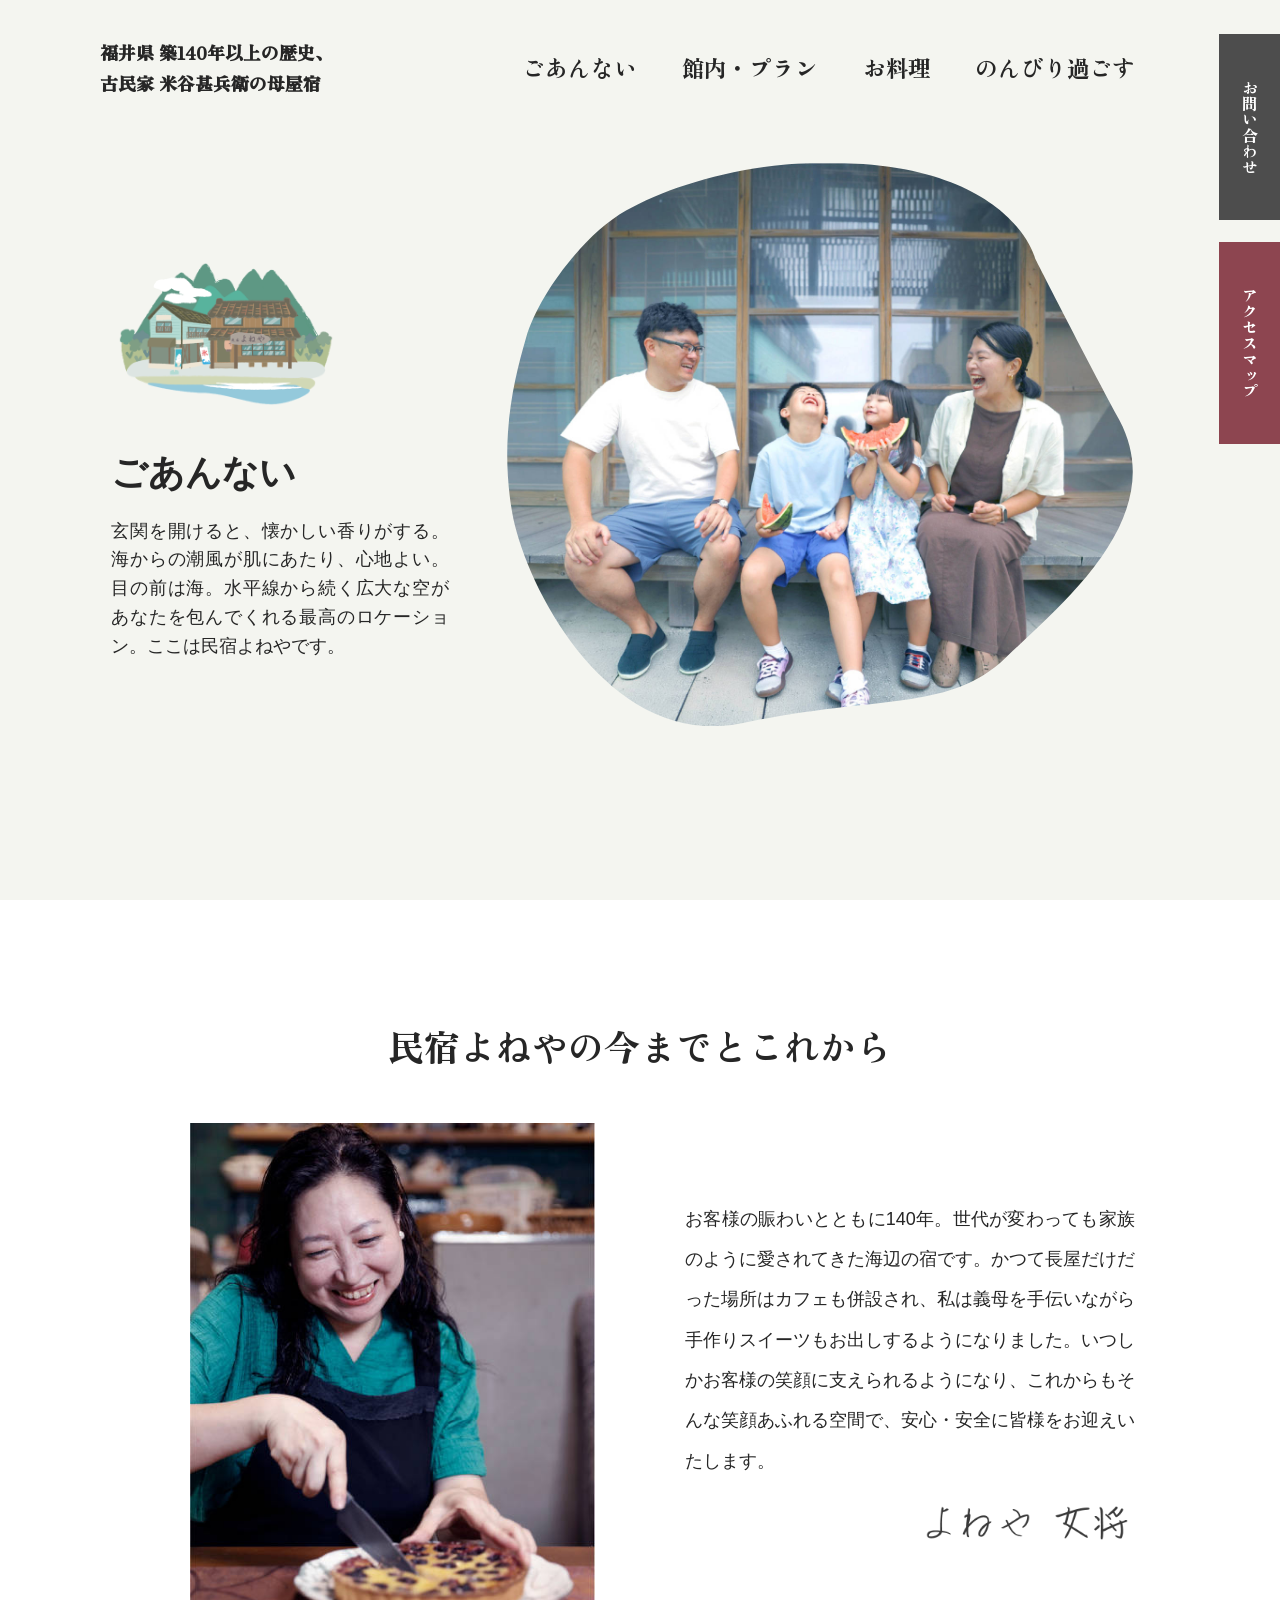
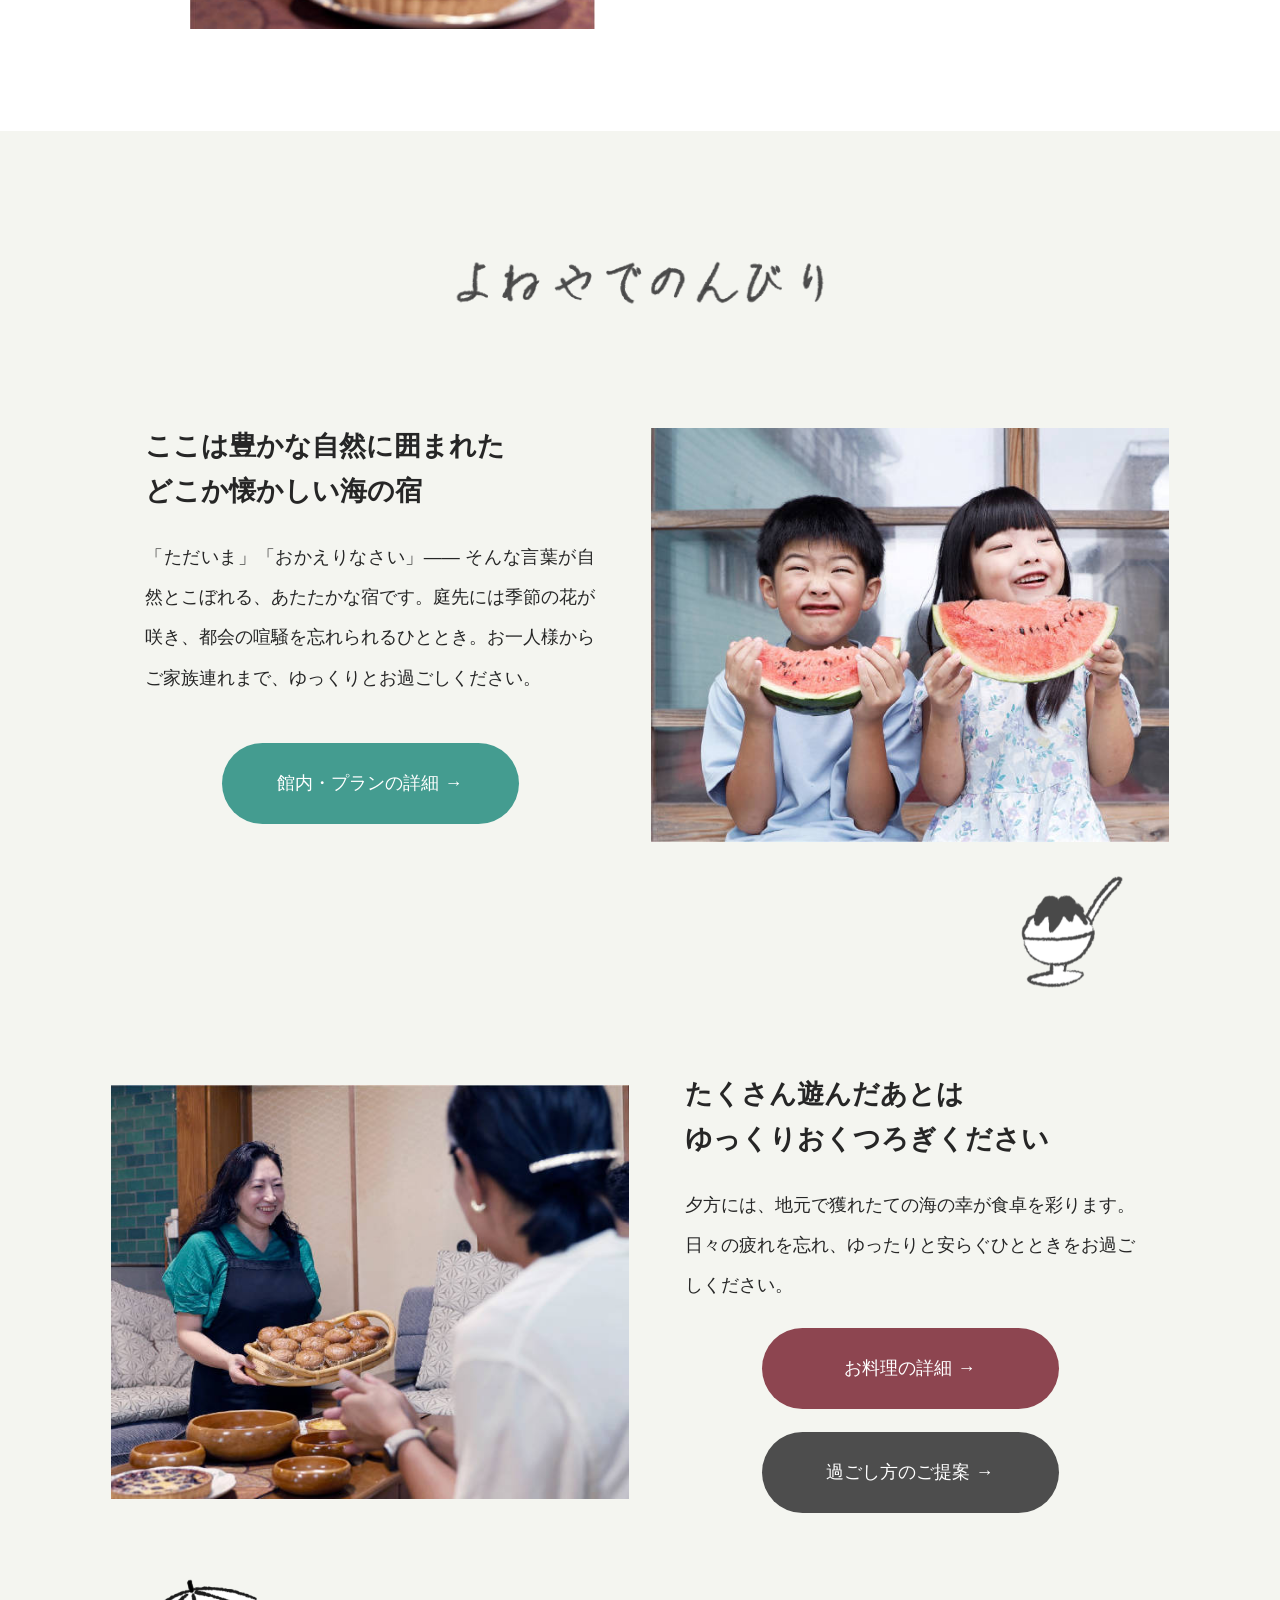
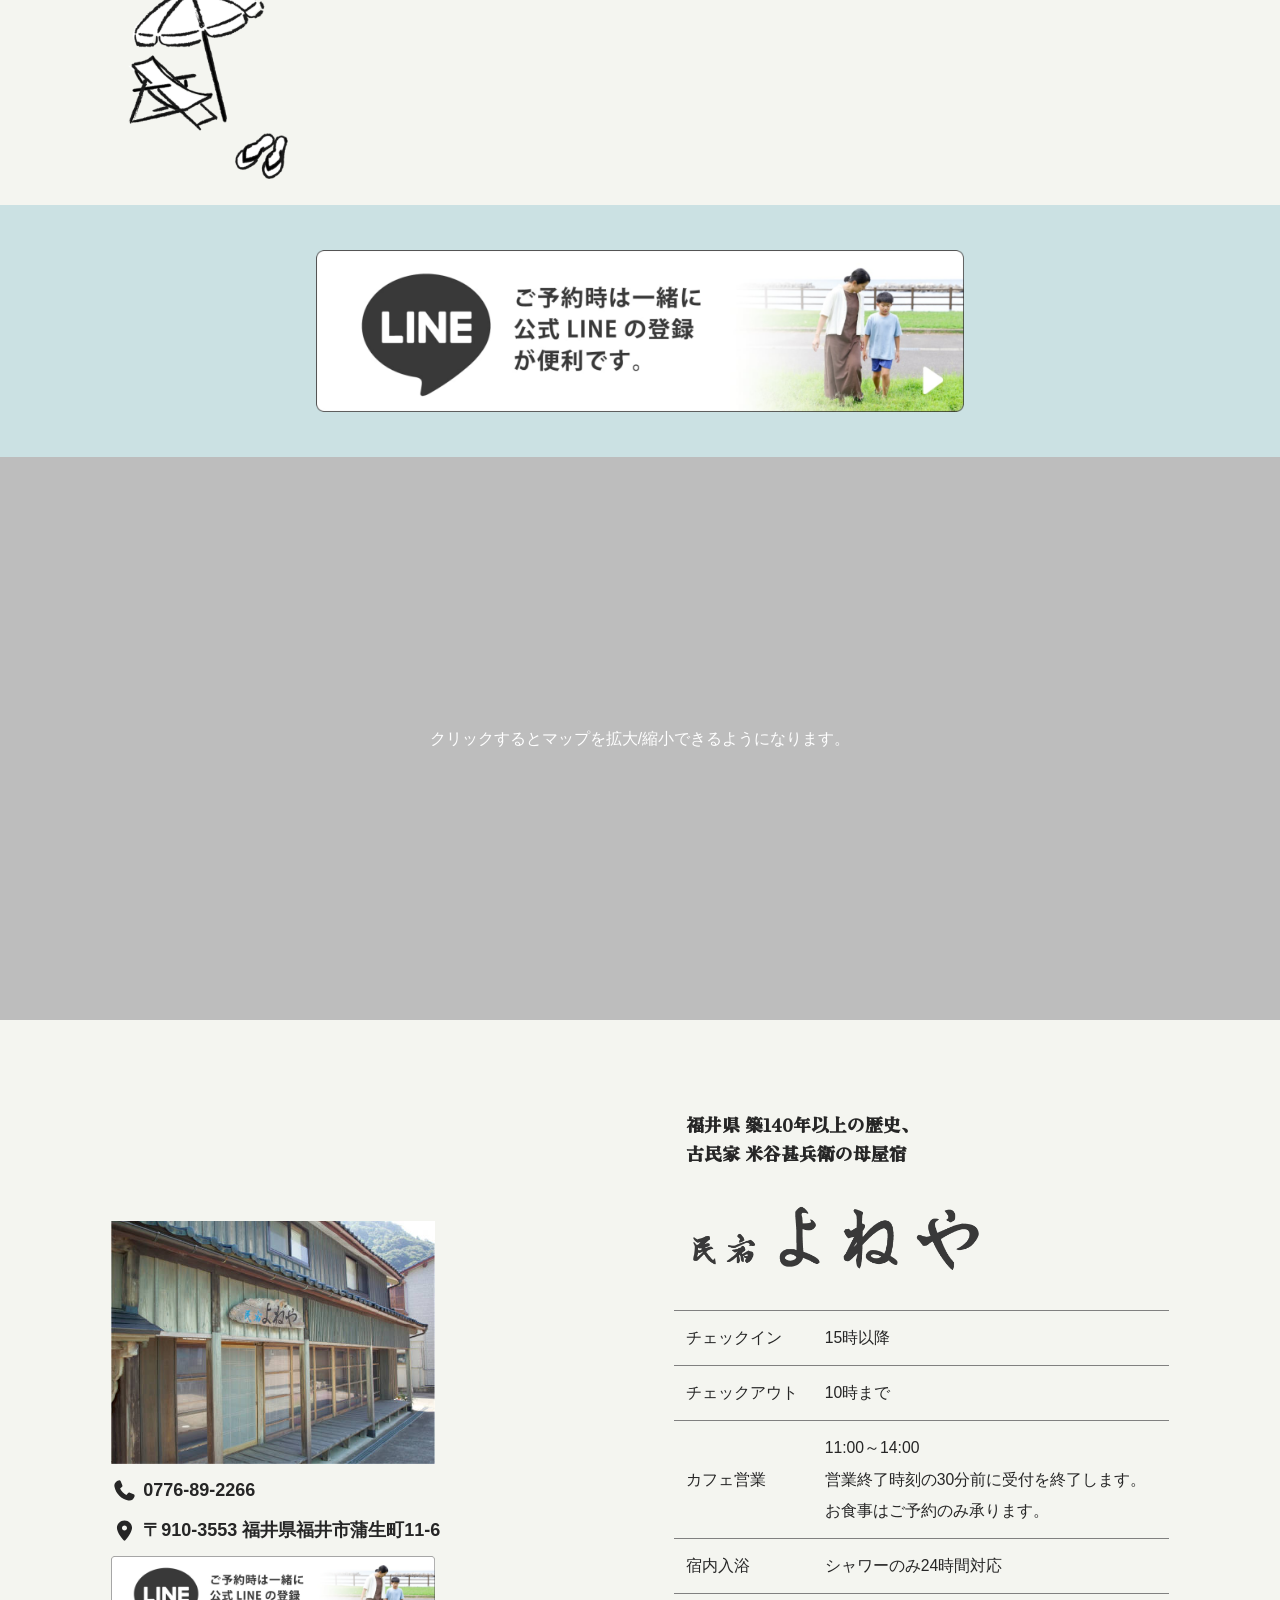
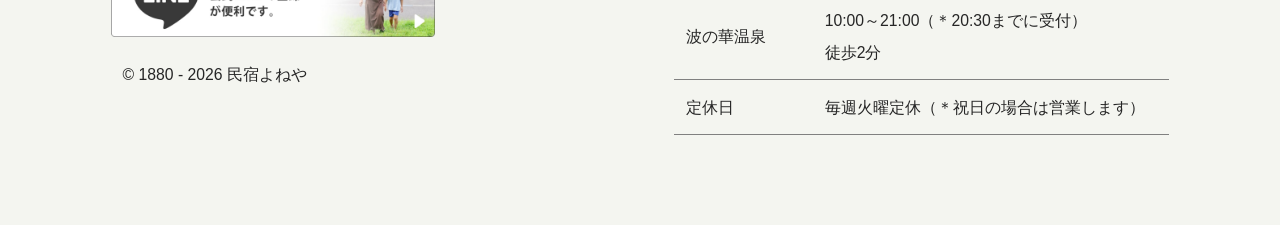
==== commit 7c7a4090: "feat: 公式ラインバナーを設置" ====
--- a/index.html
+++ b/index.html
@@ -4,6 +4,19 @@
     <meta charset="utf-8">
     <meta name="viewport" content="width=device-width, initial-scale=1.0">
     <title>民宿よねや | 福井県 築140年以上の歴史、古民家 米谷甚兵衛の母屋宿</title>
+    <meta name="description" content="福井市越廼の海辺にたたずむ、築140年以上の古民家の宿。目の前は海、縁側から夕陽を眺め、地元の旬の海の幸と女将手作りのスイーツでおもてなしします。素泊まりから蔵一棟貸しまで。">
+    <link rel="canonical" href="https://yoneya-koshino.com/">
+    <meta property="og:type" content="website">
+    <meta property="og:site_name" content="民宿よねや">
+    <meta property="og:title" content="民宿よねや | 福井県 築140年以上の歴史、古民家 米谷甚兵衛の母屋宿">
+    <meta property="og:description" content="福井市越廼の海辺にたたずむ、築140年以上の古民家の宿。目の前は海、縁側から夕陽を眺め、地元の旬の海の幸と女将手作りのスイーツでおもてなしします。素泊まりから蔵一棟貸しまで。">
+    <meta property="og:url" content="https://yoneya-koshino.com/">
+    <meta property="og:image" content="https://yoneya-koshino.com/assets/ogp.jpg">
+    <meta property="og:image:width" content="1200">
+    <meta property="og:image:height" content="630">
+    <meta property="og:image:alt" content="民宿よねや 福井市越廼 築140年以上の古民家の宿">
+    <meta property="og:locale" content="ja_JP">
+    <meta name="twitter:card" content="summary_large_image">
     <link rel="preconnect" href="https://fonts.googleapis.com">
     <link rel="preconnect" href="https://fonts.gstatic.com" crossorigin>
     <link href="https://fonts.googleapis.com/css2?family=Zen+Antique&display=swap" rel="stylesheet">
@@ -111,6 +124,11 @@
             </div>
           </div>
         </section>
+        <section class="banner" data-readable>
+          <a class="banner__line" href="https://lin.ee/qv83gcG">
+            <img src="./assets/line.png" alt="公式LINEアカウントへのご案内">
+          </a>
+        </section>
         <section id="access" class="embed" data-safe-embed data-readable>
           <iframe src="https://www.google.com/maps/embed?pb=!1m18!1m12!1m3!1d12905.450723315187!2d136.00251487978468!3d36.035853599206256!2m3!1f0!2f0!3f0!3m2!1i1024!2i768!4f13.1!3m3!1m2!1s0x5ff8c836736d2411%3A0x1d36cda72240b869!2z5rCR5a6_44KI44Gt44KE!5e0!3m2!1sja!2sjp!4v1790997362595!5m2!1sja!2sjp"></iframe>
         </section>
@@ -123,12 +141,6 @@
             </figure>
             <ul class="footer__list">
               <li>
-                <svg class="icon is-si-mail is-sm" width="24" height="24" aria-hidden="true">
-                  <use href="./assets/icons.svg#si-mail"></use>
-                </svg>
-                info@yoneya-koshino.com
-              </li>
-              <li>
                 <svg class="icon is-si-tel is-sm" width="24" height="24" aria-hidden="true">
                   <use href="./assets/icons.svg#si-tel"></use>
                 </svg>
@@ -141,6 +153,9 @@
                 〒910-3553 福井県福井市蒲生町11-6
               </li>
             </ul>
+            <a class="footer__line" href="https://lin.ee/qv83gcG">
+              <img src="./assets/line.png" alt="公式LINEアカウントへのご案内">
+            </a>
             <small class="footer__copyright"></small>
           </div>
           <div class="footer__detail" data-readable>
--- a/style.css
+++ b/style.css
@@ -454,6 +454,14 @@
 .footer__table th {
   font-weight: 400;
 }
+.footer__line {
+  display: block;
+  width: 18rem;
+  transition: opacity 0.35s ease;
+}
+.footer__line:hover {
+  opacity: 0.7;
+}
 .footer__copyright {
   display: block;
   margin-block: var(--spacing--medium);
@@ -910,21 +918,21 @@
 /**
  * Project - Section
  */
-.stay, .koshino, .food, .space, .plan, .how-to-stay, .story, .hero {
+.stay, .koshino, .food, .note, .space, .plan, .how-to-stay, .story, .hero, .banner {
   padding-block: var(--spacing--large);
 }
-:where(.stay, .koshino, .food, .space, .plan, .how-to-stay, .story, .hero) {
+:where(.stay, .koshino, .food, .note, .space, .plan, .how-to-stay, .story, .hero, .banner) {
   background-color: var(--color--lightest);
 }
-:where(.section:nth-child(odd) .stay, .section:nth-child(odd) .koshino, .section:nth-child(odd) .food, .section:nth-child(odd) .space, .section:nth-child(odd) .plan, .section:nth-child(odd) .how-to-stay, .section:nth-child(odd) .story, .section:nth-child(odd) .hero) {
+:where(.section:nth-child(odd) .stay, .section:nth-child(odd) .koshino, .section:nth-child(odd) .food, .section:nth-child(odd) .note, .section:nth-child(odd) .space, .section:nth-child(odd) .plan, .section:nth-child(odd) .how-to-stay, .section:nth-child(odd) .story, .section:nth-child(odd) .hero, .section:nth-child(odd) .banner) {
   background-color: var(--color--darker);
   color: var(--color--lightest);
 }
-:where(.section:nth-child(odd) .stay, .section:nth-child(odd) .koshino, .section:nth-child(odd) .food, .section:nth-child(odd) .space, .section:nth-child(odd) .plan, .section:nth-child(odd) .how-to-stay, .section:nth-child(odd) .story, .section:nth-child(odd) .hero) a {
+:where(.section:nth-child(odd) .stay, .section:nth-child(odd) .koshino, .section:nth-child(odd) .food, .section:nth-child(odd) .note, .section:nth-child(odd) .space, .section:nth-child(odd) .plan, .section:nth-child(odd) .how-to-stay, .section:nth-child(odd) .story, .section:nth-child(odd) .hero, .section:nth-child(odd) .banner) a {
   color: var(--color--lightest);
   text-decoration: none;
 }
-:where(.section:nth-child(odd) .stay, .section:nth-child(odd) .koshino, .section:nth-child(odd) .food, .section:nth-child(odd) .space, .section:nth-child(odd) .plan, .section:nth-child(odd) .how-to-stay, .section:nth-child(odd) .story, .section:nth-child(odd) .hero) a:hover, :where(.section:nth-child(odd) .stay, .section:nth-child(odd) .koshino, .section:nth-child(odd) .food, .section:nth-child(odd) .space, .section:nth-child(odd) .plan, .section:nth-child(odd) .how-to-stay, .section:nth-child(odd) .story, .section:nth-child(odd) .hero) a:focus {
+:where(.section:nth-child(odd) .stay, .section:nth-child(odd) .koshino, .section:nth-child(odd) .food, .section:nth-child(odd) .note, .section:nth-child(odd) .space, .section:nth-child(odd) .plan, .section:nth-child(odd) .how-to-stay, .section:nth-child(odd) .story, .section:nth-child(odd) .hero, .section:nth-child(odd) .banner) a:hover, :where(.section:nth-child(odd) .stay, .section:nth-child(odd) .koshino, .section:nth-child(odd) .food, .section:nth-child(odd) .note, .section:nth-child(odd) .space, .section:nth-child(odd) .plan, .section:nth-child(odd) .how-to-stay, .section:nth-child(odd) .story, .section:nth-child(odd) .hero, .section:nth-child(odd) .banner) a:focus {
   color: var(--color--lightest);
   text-decoration: underline;
 }
@@ -942,19 +950,35 @@
   line-height: 1.68;
 }
 
-.stay__container, .koshino__container, .food__container, .space__container, .plan__container, .how-to-stay__container, .story__container, .hero__container, .footer__container {
+.stay__container, .koshino__container, .food__container, .note__container, .space__container, .plan__container, .how-to-stay__container, .story__container, .hero__container, .footer__container {
   padding-block-start: calc(var(--spacing--small) + var(--spacing--medium));
   padding-block-end: var(--spacing--large);
 }
-.stay__container:not(.section__container.is-md), .koshino__container:not(.section__container.is-md), .food__container:not(.section__container.is-md), .space__container:not(.section__container.is-md), .plan__container:not(.section__container.is-md), .how-to-stay__container:not(.section__container.is-md), .story__container:not(.section__container.is-md), .hero__container:not(.section__container.is-md), .footer__container:not(.section__container.is-md) {
+.stay__container:not(.section__container.is-md), .koshino__container:not(.section__container.is-md), .food__container:not(.section__container.is-md), .note__container:not(.section__container.is-md), .space__container:not(.section__container.is-md), .plan__container:not(.section__container.is-md), .how-to-stay__container:not(.section__container.is-md), .story__container:not(.section__container.is-md), .hero__container:not(.section__container.is-md), .footer__container:not(.section__container.is-md) {
   width: min(100%, var(--container-width--lg));
   margin-inline: auto;
   padding-inline: var(--container-pad--lg);
 }
-.is-md.stay__container, .is-md.koshino__container, .is-md.food__container, .is-md.space__container, .is-md.plan__container, .is-md.how-to-stay__container, .is-md.story__container, .is-md.hero__container, .is-md.footer__container {
+.is-md.stay__container, .is-md.koshino__container, .is-md.food__container, .is-md.note__container, .is-md.space__container, .is-md.plan__container, .is-md.how-to-stay__container, .is-md.story__container, .is-md.hero__container, .is-md.footer__container {
   width: min(100%, var(--container-width--md));
   margin-inline: auto;
   padding-inline: var(--container-pad--md);
+}
+
+/**
+ * Project - Banner
+ */
+.banner {
+  background-color: var(--color--tertiary);
+}
+.banner__line {
+  display: block;
+  width: min(90%, 36rem);
+  margin: 0 auto;
+  transition: opacity 0.35s ease;
+}
+.banner__line:hover {
+  opacity: 0.7;
 }
 
 /**
@@ -1262,6 +1286,23 @@
 }
 
 /**
+ * Project - Note
+ */
+.note {
+  background-color: var(--color--tertiary);
+}
+.note__container {
+  display: flex;
+  flex-flow: row wrap;
+  justify-content: space-around;
+  align-items: flex-start;
+}
+.note h3, .note strong {
+  font-weight: 700;
+  color: var(--color--primary);
+}
+
+/**
  * Project - Food
  */
 .food__heading {
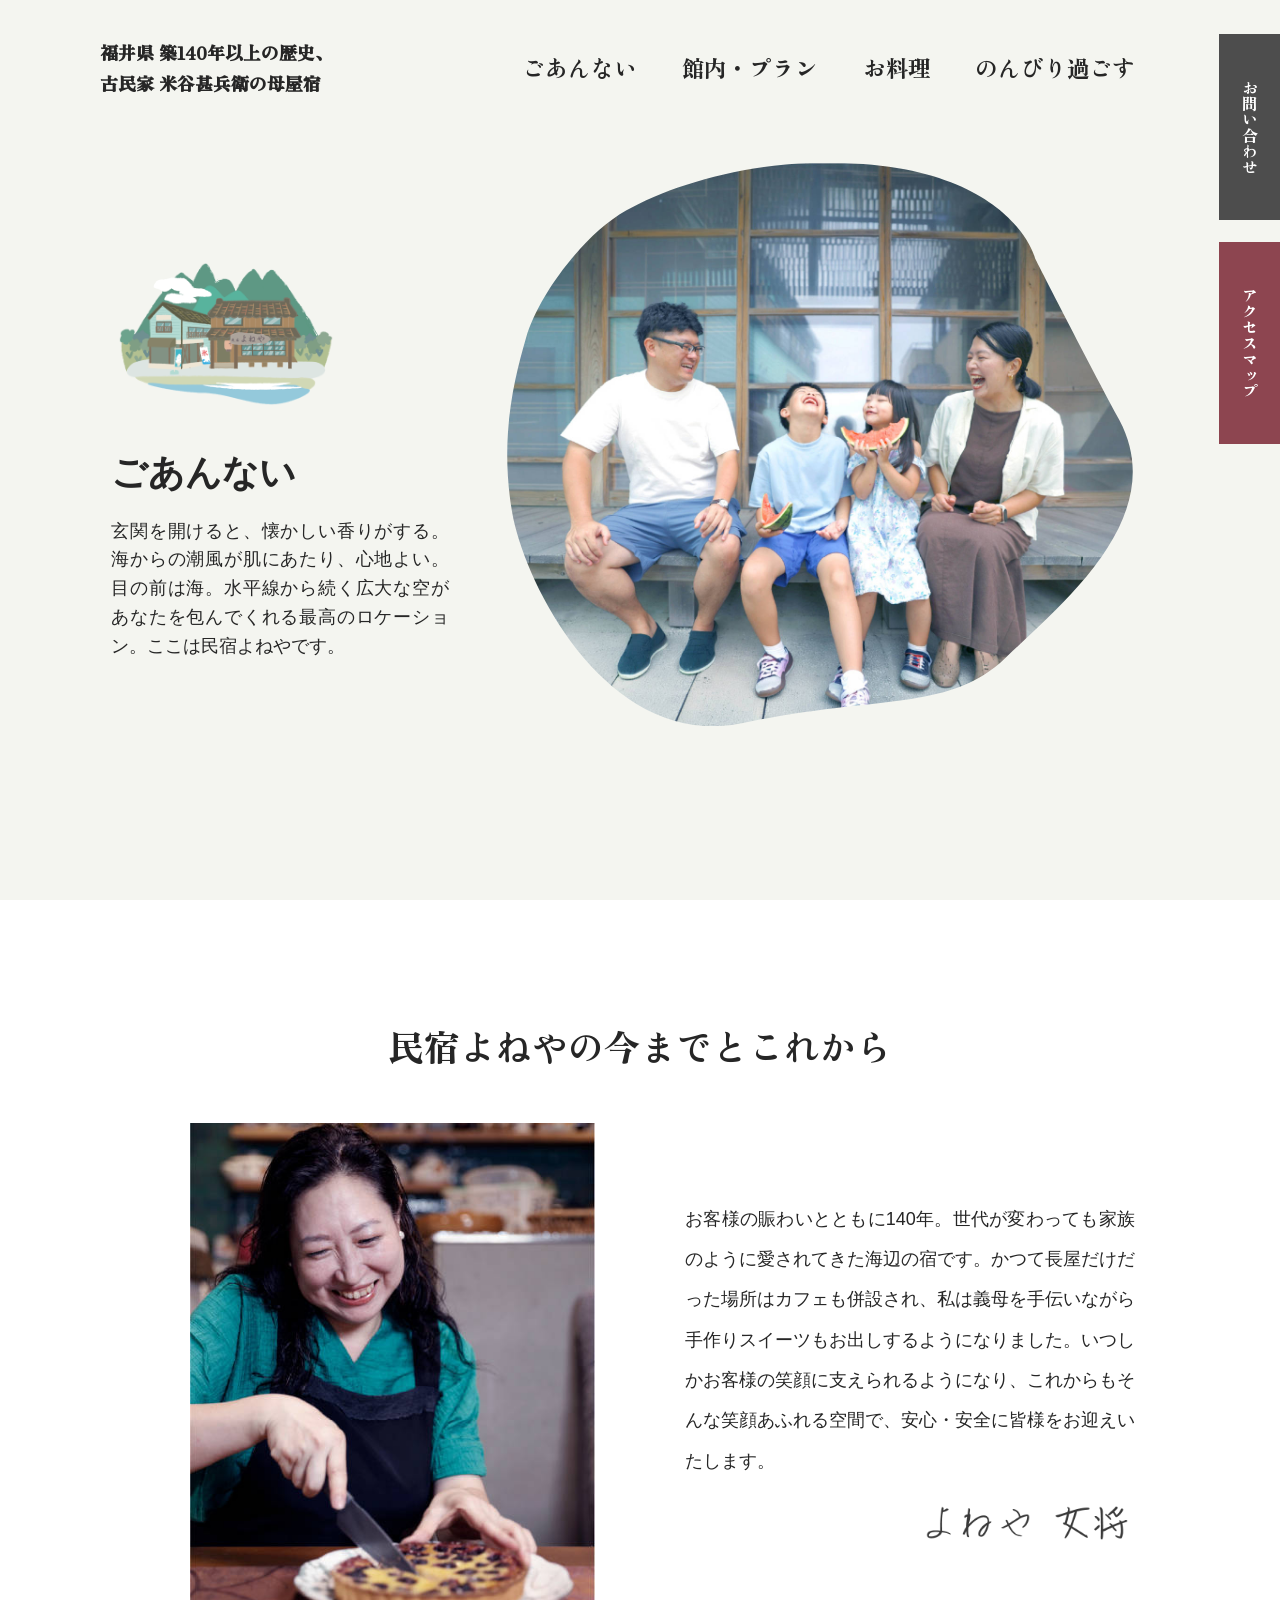
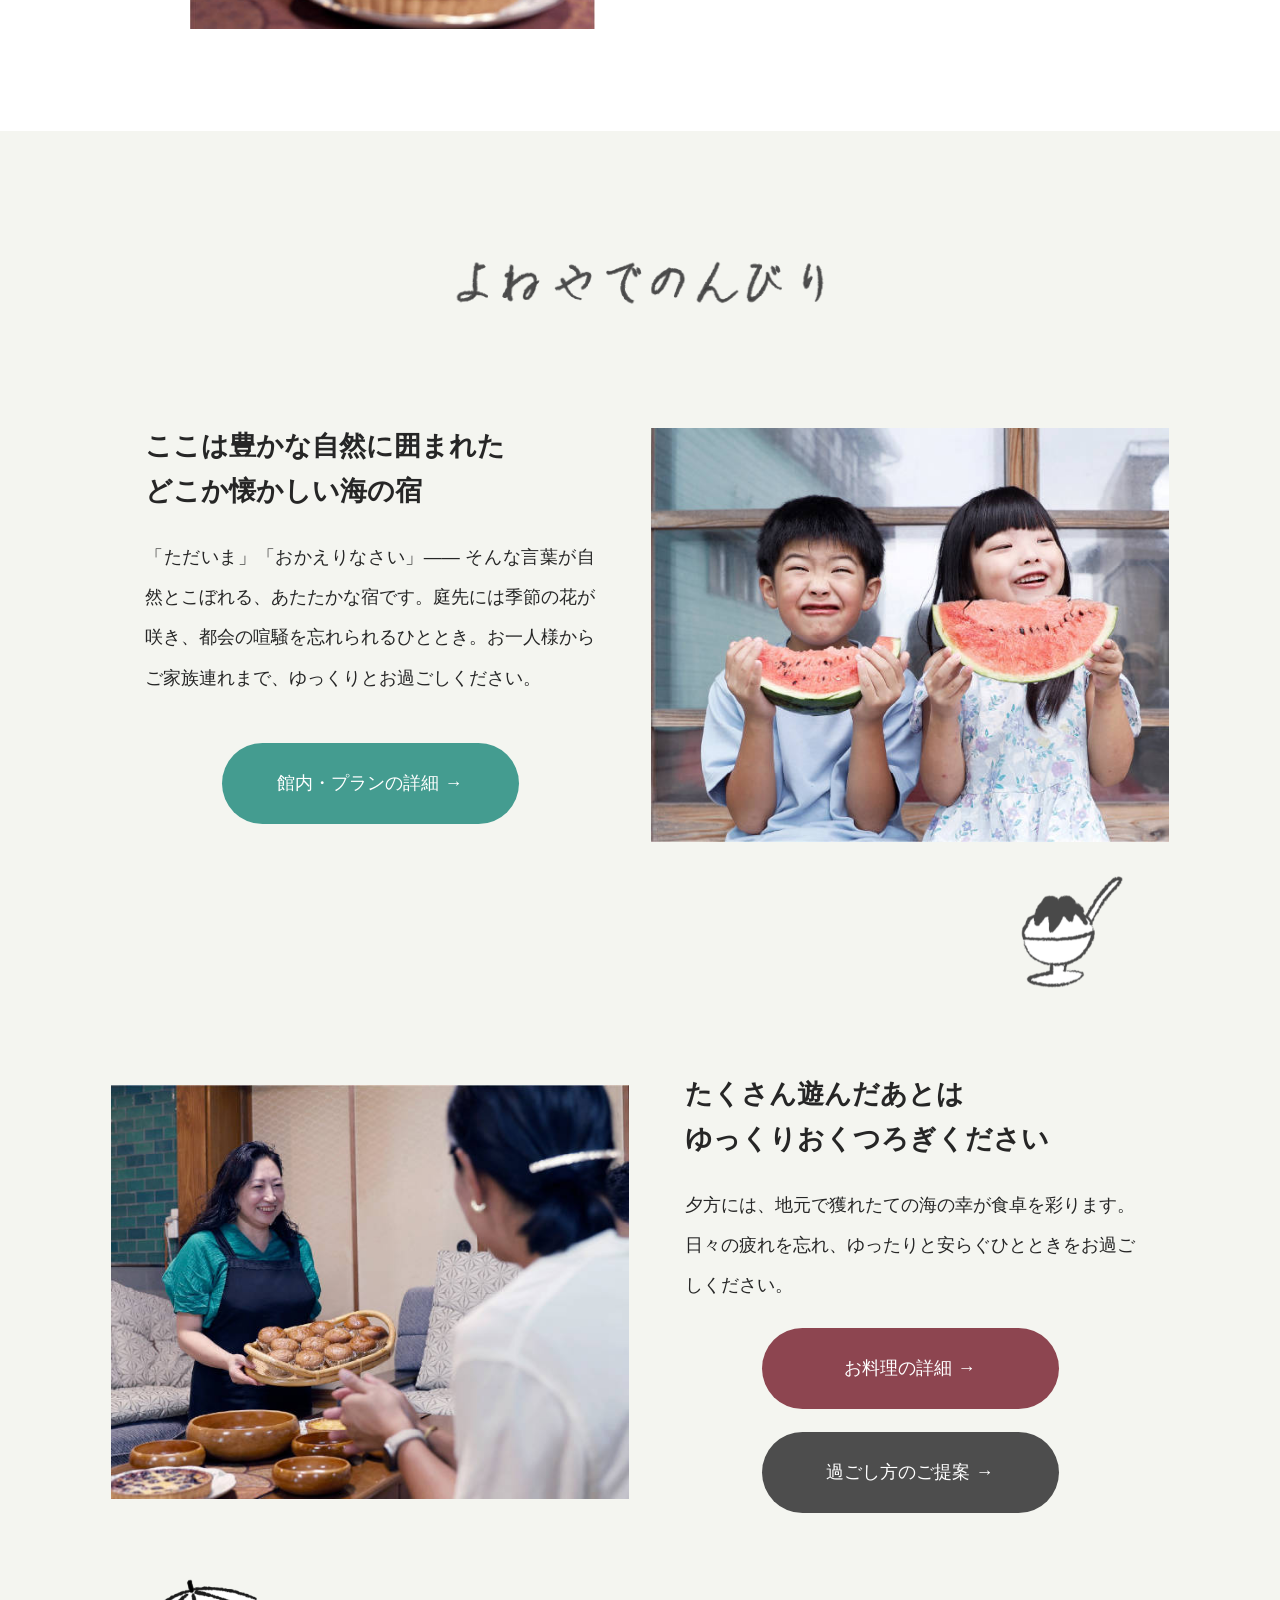
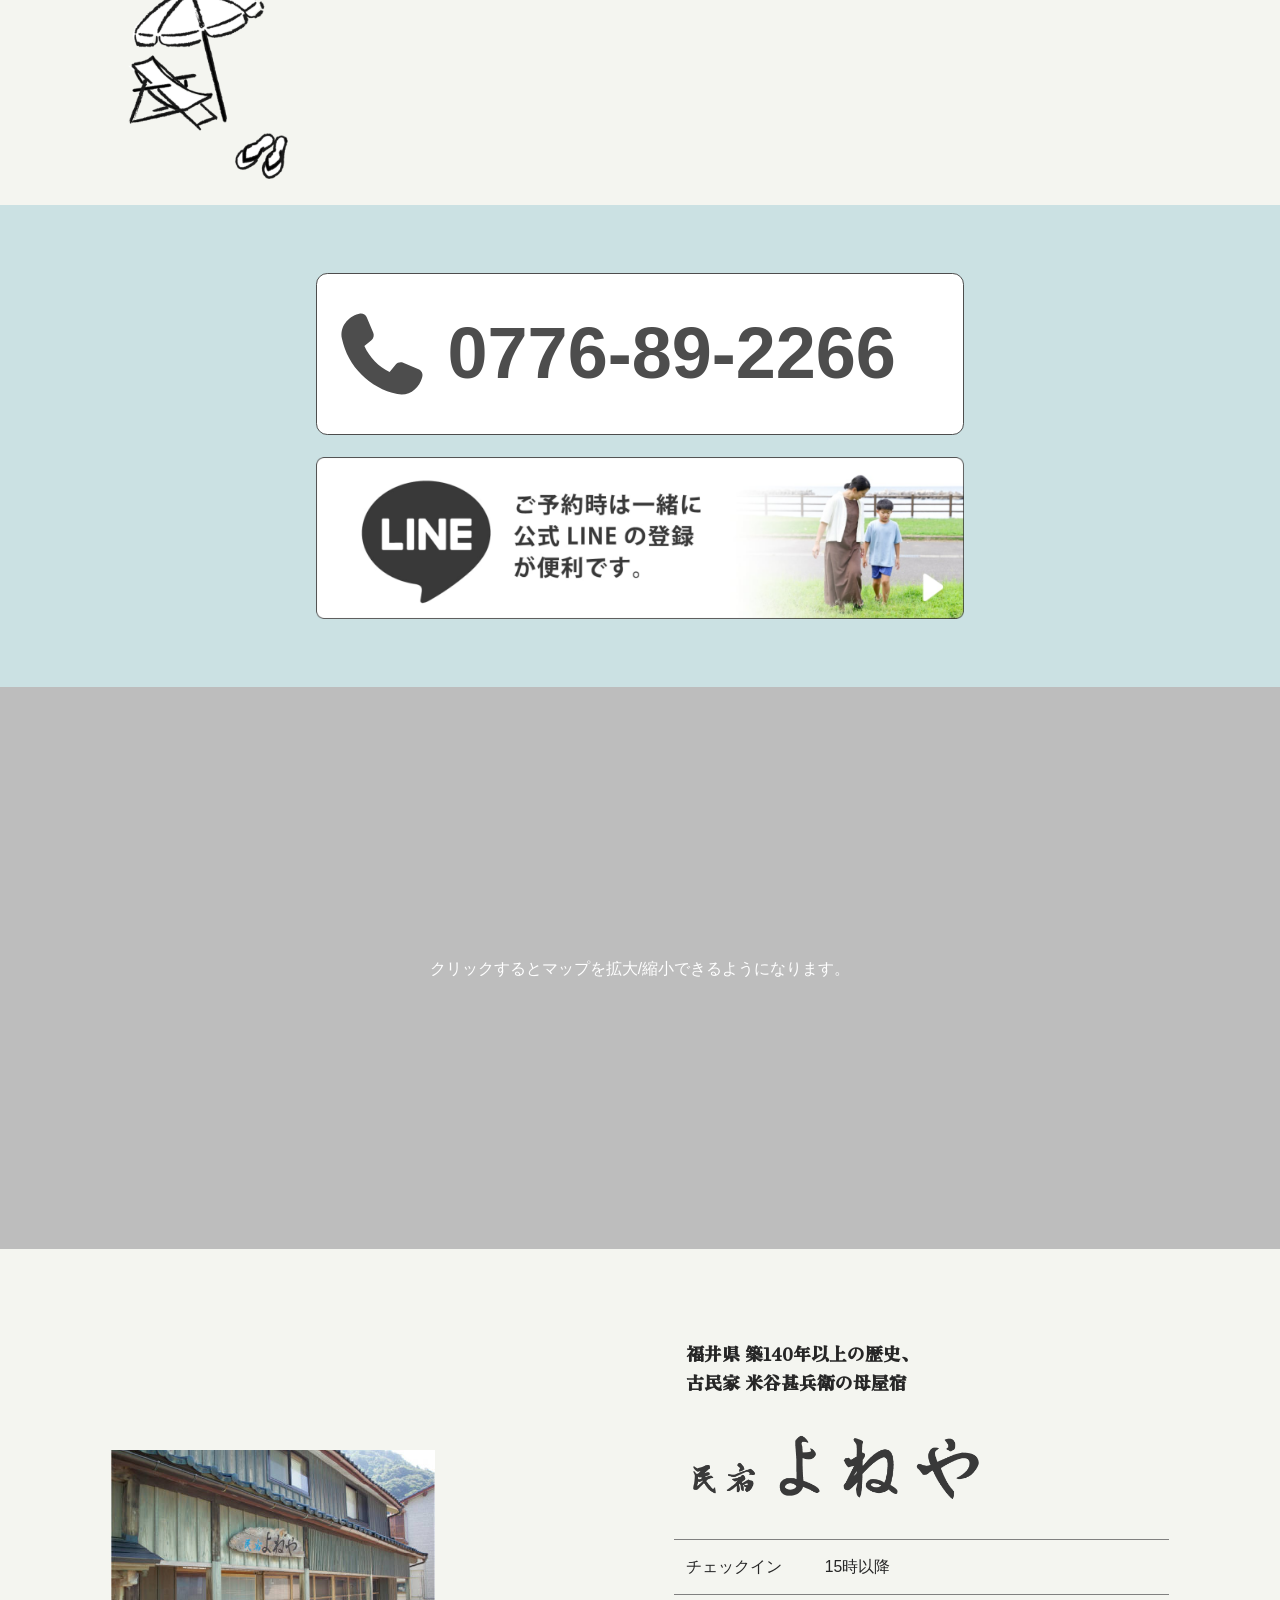
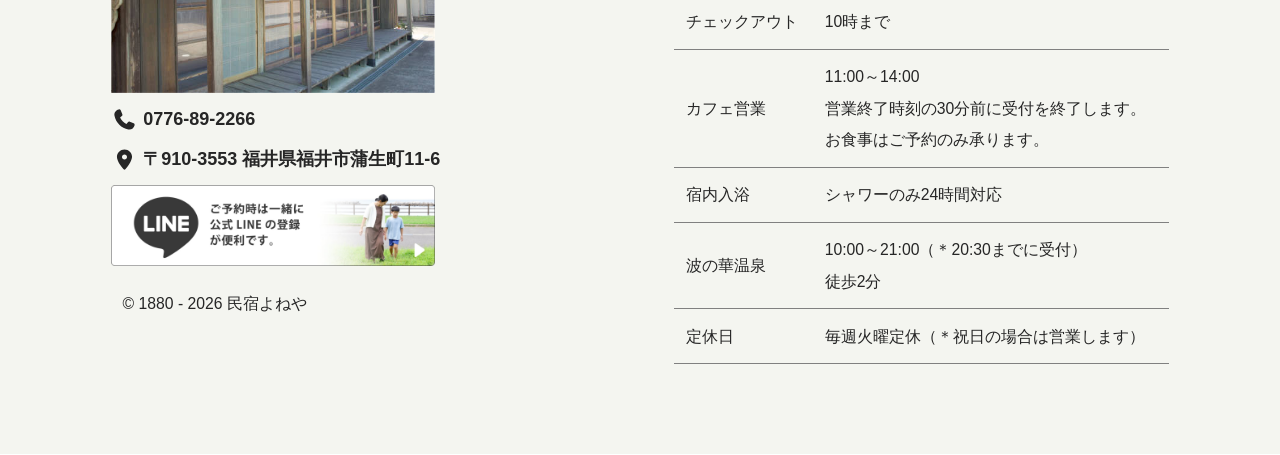
==== commit a07c8025: "feat: 電話番号を設置" ====
--- a/index.html
+++ b/index.html
@@ -124,7 +124,13 @@
             </div>
           </div>
         </section>
-        <section class="banner" data-readable>
+        <section id="contact" class="banner" data-readable>
+          <a class="banner__tel" href="tel:0776-89-2266">
+            <svg class="icon is-si-tel is-xl" aria-hidden="true">
+              <use href="./assets/icons.svg#si-tel"></use>
+            </svg>
+            0776-89-2266
+          </a>
           <a class="banner__line" href="https://lin.ee/qv83gcG">
             <img src="./assets/line.png" alt="公式LINEアカウントへのご案内">
           </a>
@@ -133,7 +139,7 @@
           <iframe src="https://www.google.com/maps/embed?pb=!1m18!1m12!1m3!1d12905.450723315187!2d136.00251487978468!3d36.035853599206256!2m3!1f0!2f0!3f0!3m2!1i1024!2i768!4f13.1!3m3!1m2!1s0x5ff8c836736d2411%3A0x1d36cda72240b869!2z5rCR5a6_44KI44Gt44KE!5e0!3m2!1sja!2sjp!4v1790997362595!5m2!1sja!2sjp"></iframe>
         </section>
       </main>
-      <footer id="contact" class="footer" data-readable>
+      <footer id="footer" class="footer" data-readable>
         <div class="footer__container py-x-large">
           <div class="footer__summary" data-readable>
             <figure class="footer__image">
--- a/style.css
+++ b/style.css
@@ -487,6 +487,10 @@
   width: 3rem;
   height: 3rem;
 }
+.icon.is-xl {
+  width: clamp(3.6rem, 14.4vw, 6rem);
+  height: clamp(3.6rem, 14.4vw, 6rem);
+}
 .icon__span {
   position: relative;
   display: block;
@@ -971,10 +975,30 @@
 .banner {
   background-color: var(--color--tertiary);
 }
+.banner__tel {
+  display: flex;
+  align-items: center;
+  gap: var(--spacing--small);
+  width: min(90%, 36rem);
+  aspect-ratio: 4;
+  margin: var(--spacing--medium) auto;
+  padding-inline: var(--spacing--small);
+  border: 1px solid var(--color--darker);
+  border-radius: var(--spacing--small);
+  background-color: var(--color--lightest);
+  font-weight: 900;
+  font-size: clamp(2.4rem, 9.6vw, 4rem);
+  transition: opacity 0.35s ease;
+}
+.banner__tel:hover {
+  color: inherit;
+  text-decoration: none;
+  opacity: 0.7;
+}
 .banner__line {
   display: block;
   width: min(90%, 36rem);
-  margin: 0 auto;
+  margin: var(--spacing--medium) auto;
   transition: opacity 0.35s ease;
 }
 .banner__line:hover {
